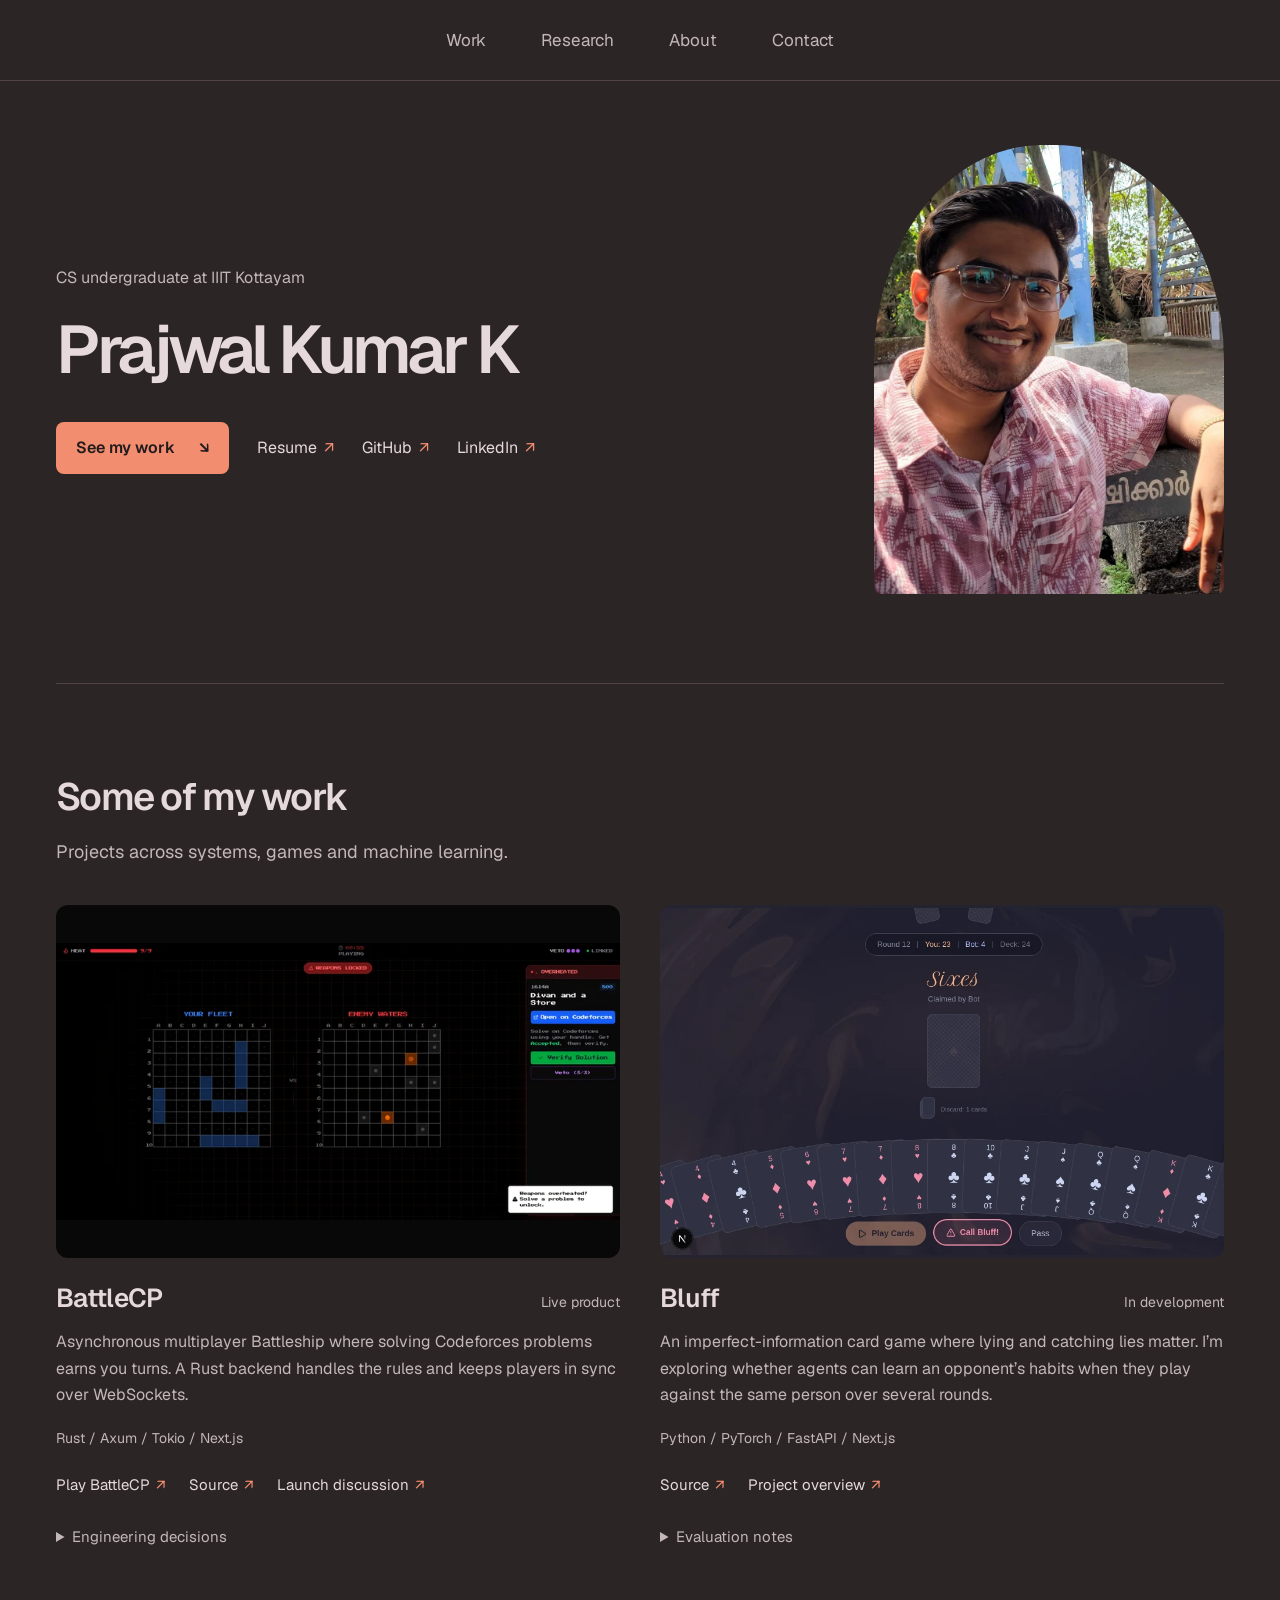
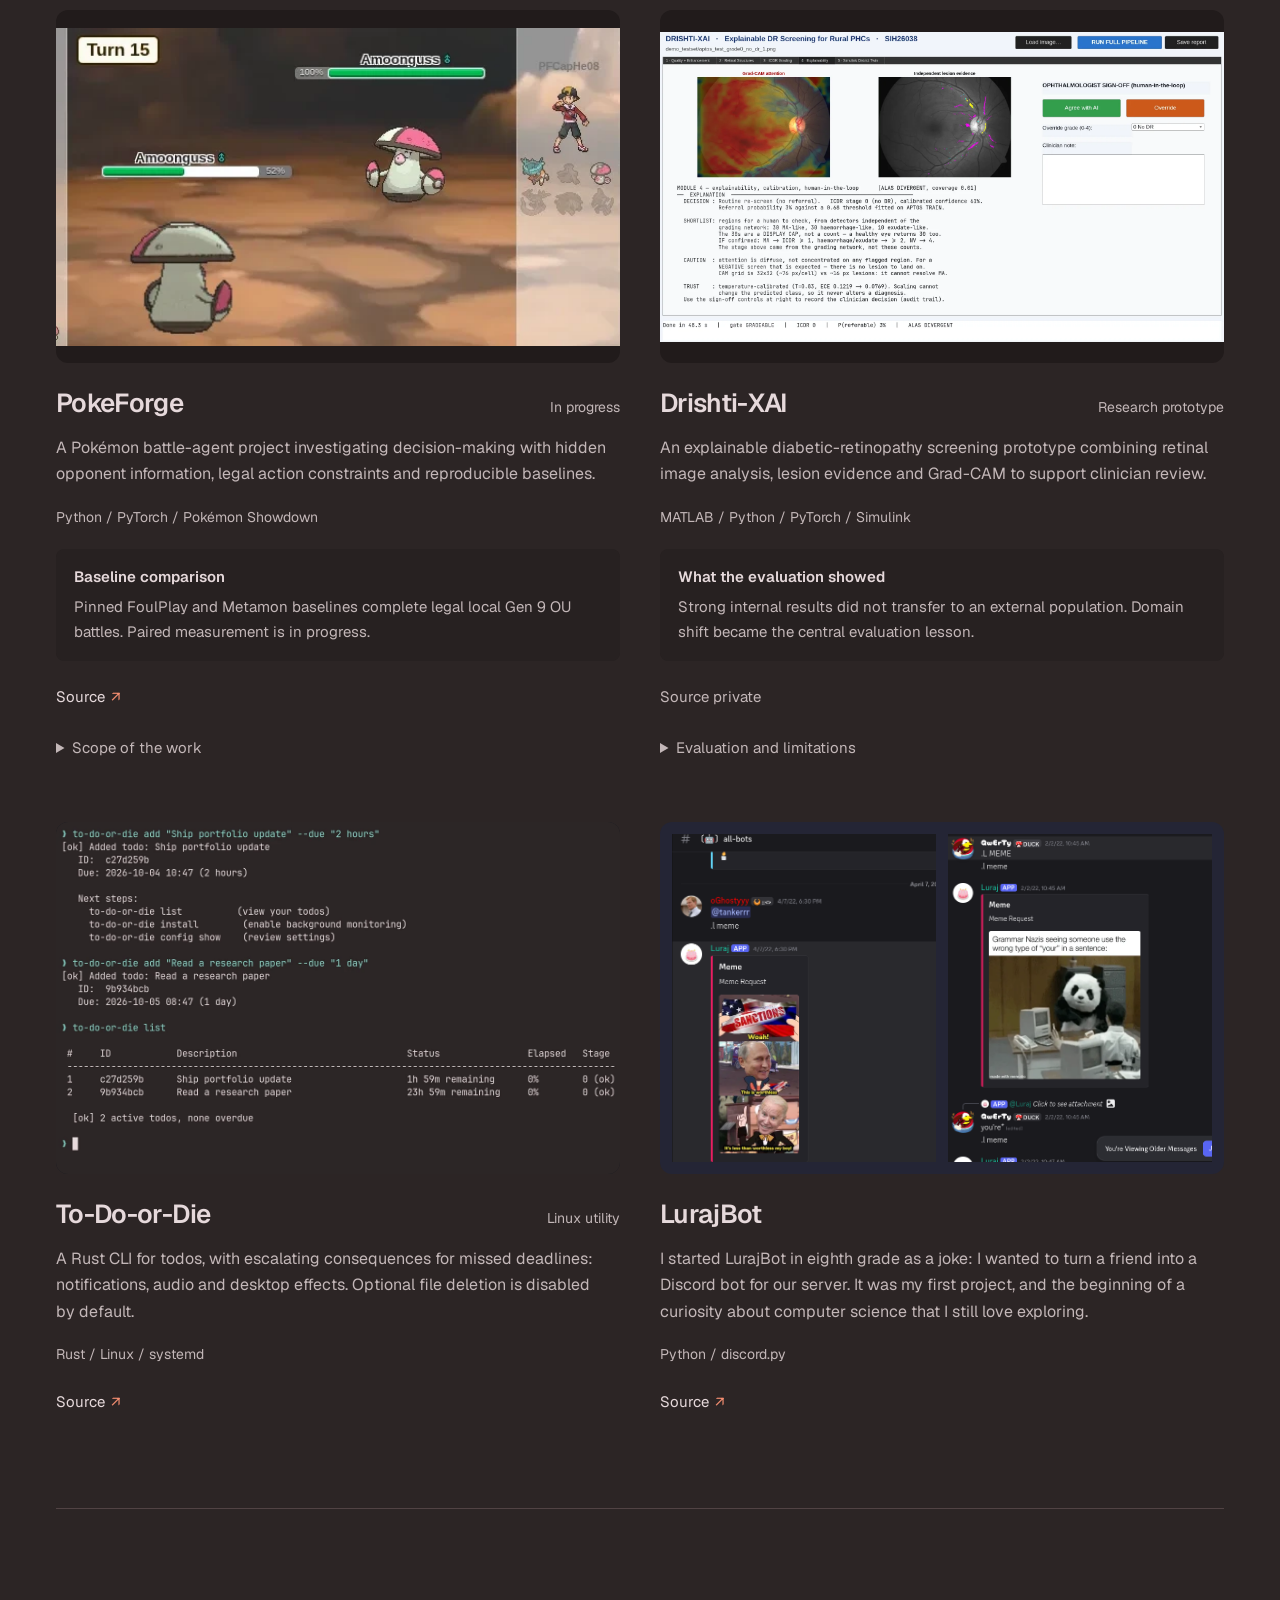
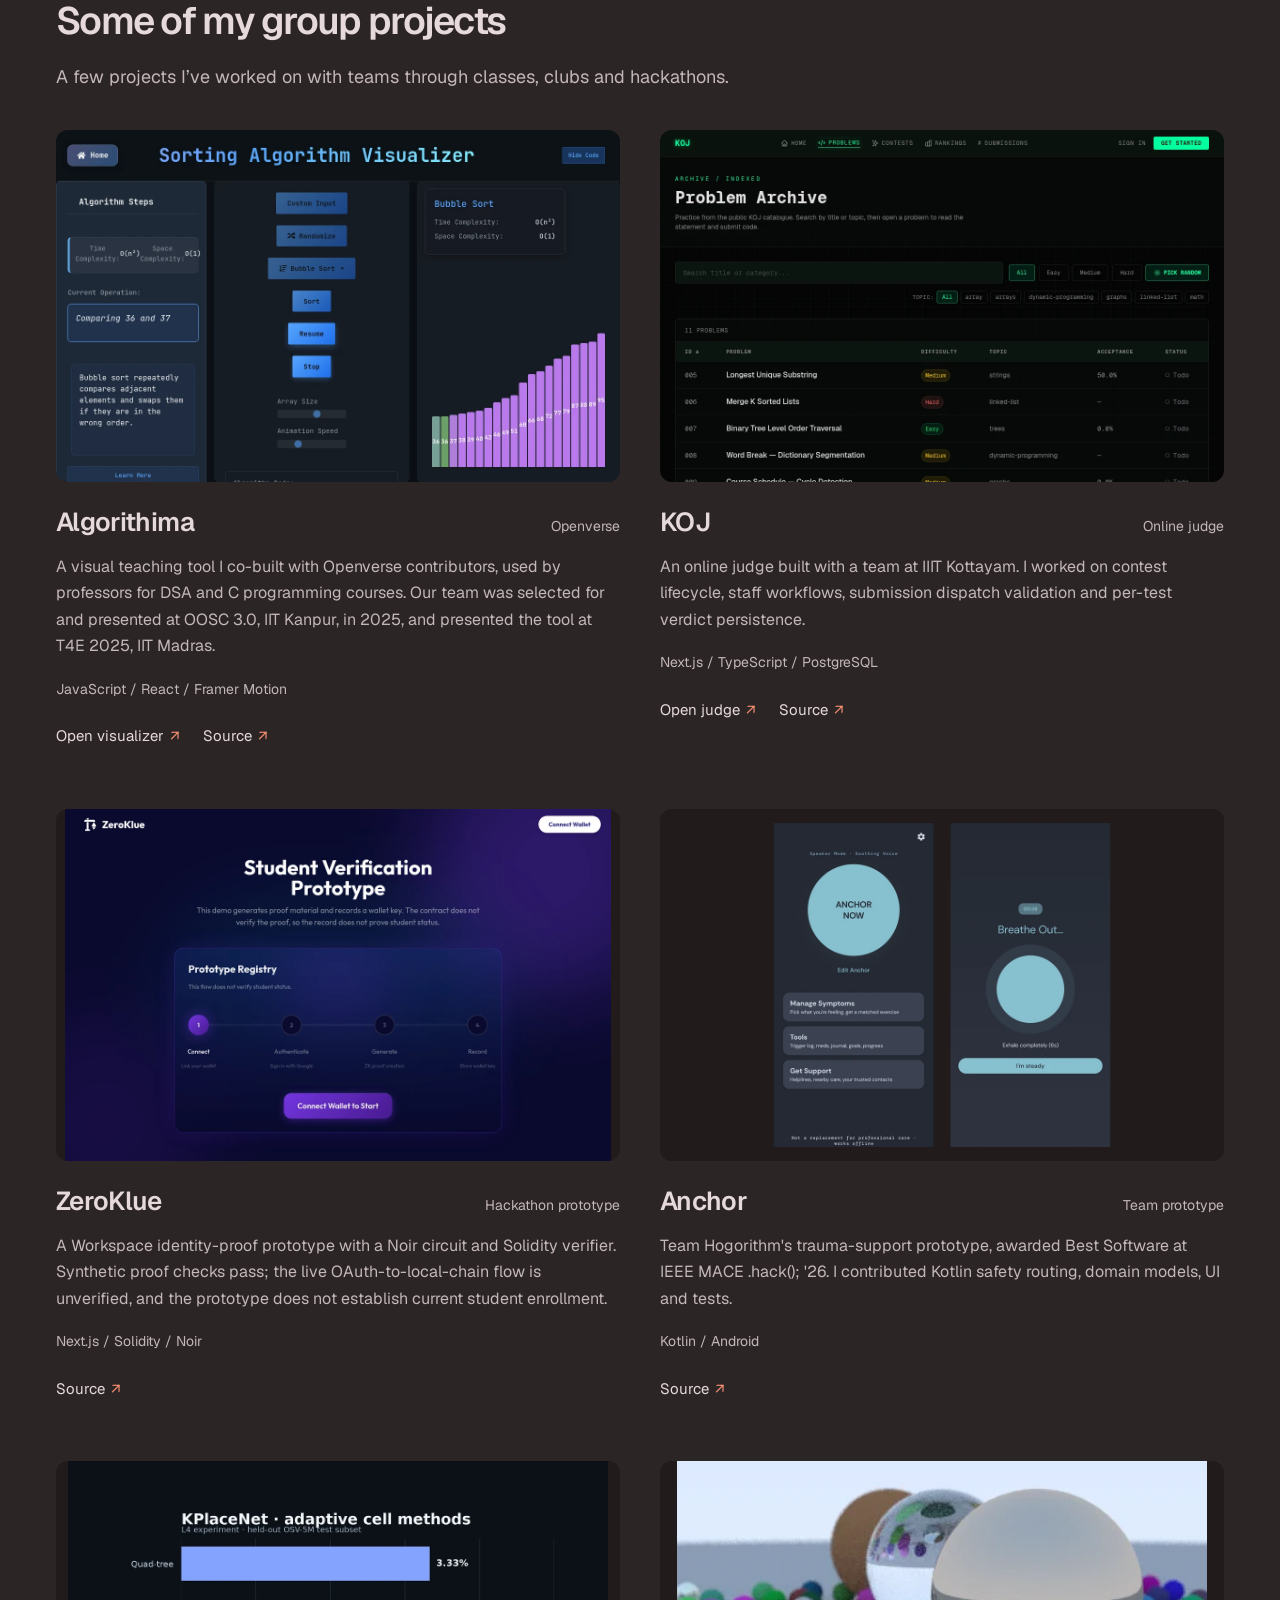
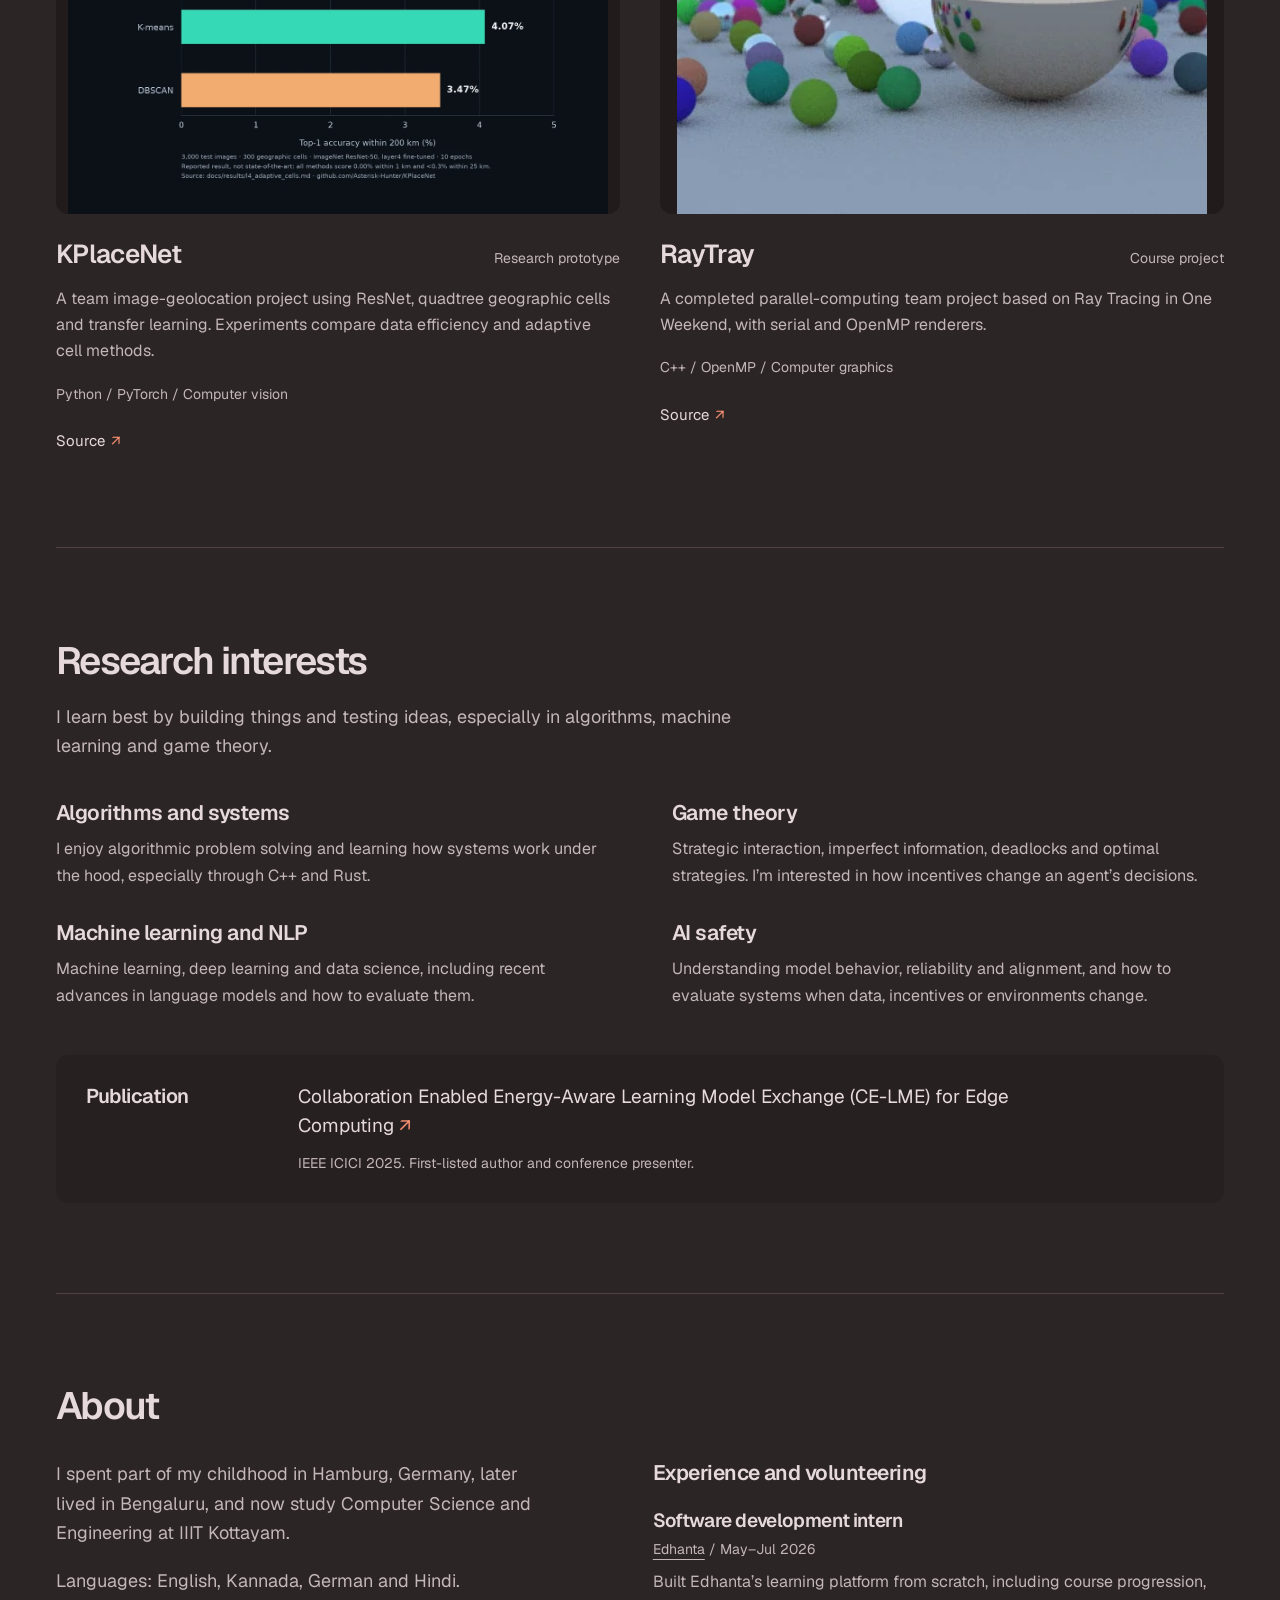
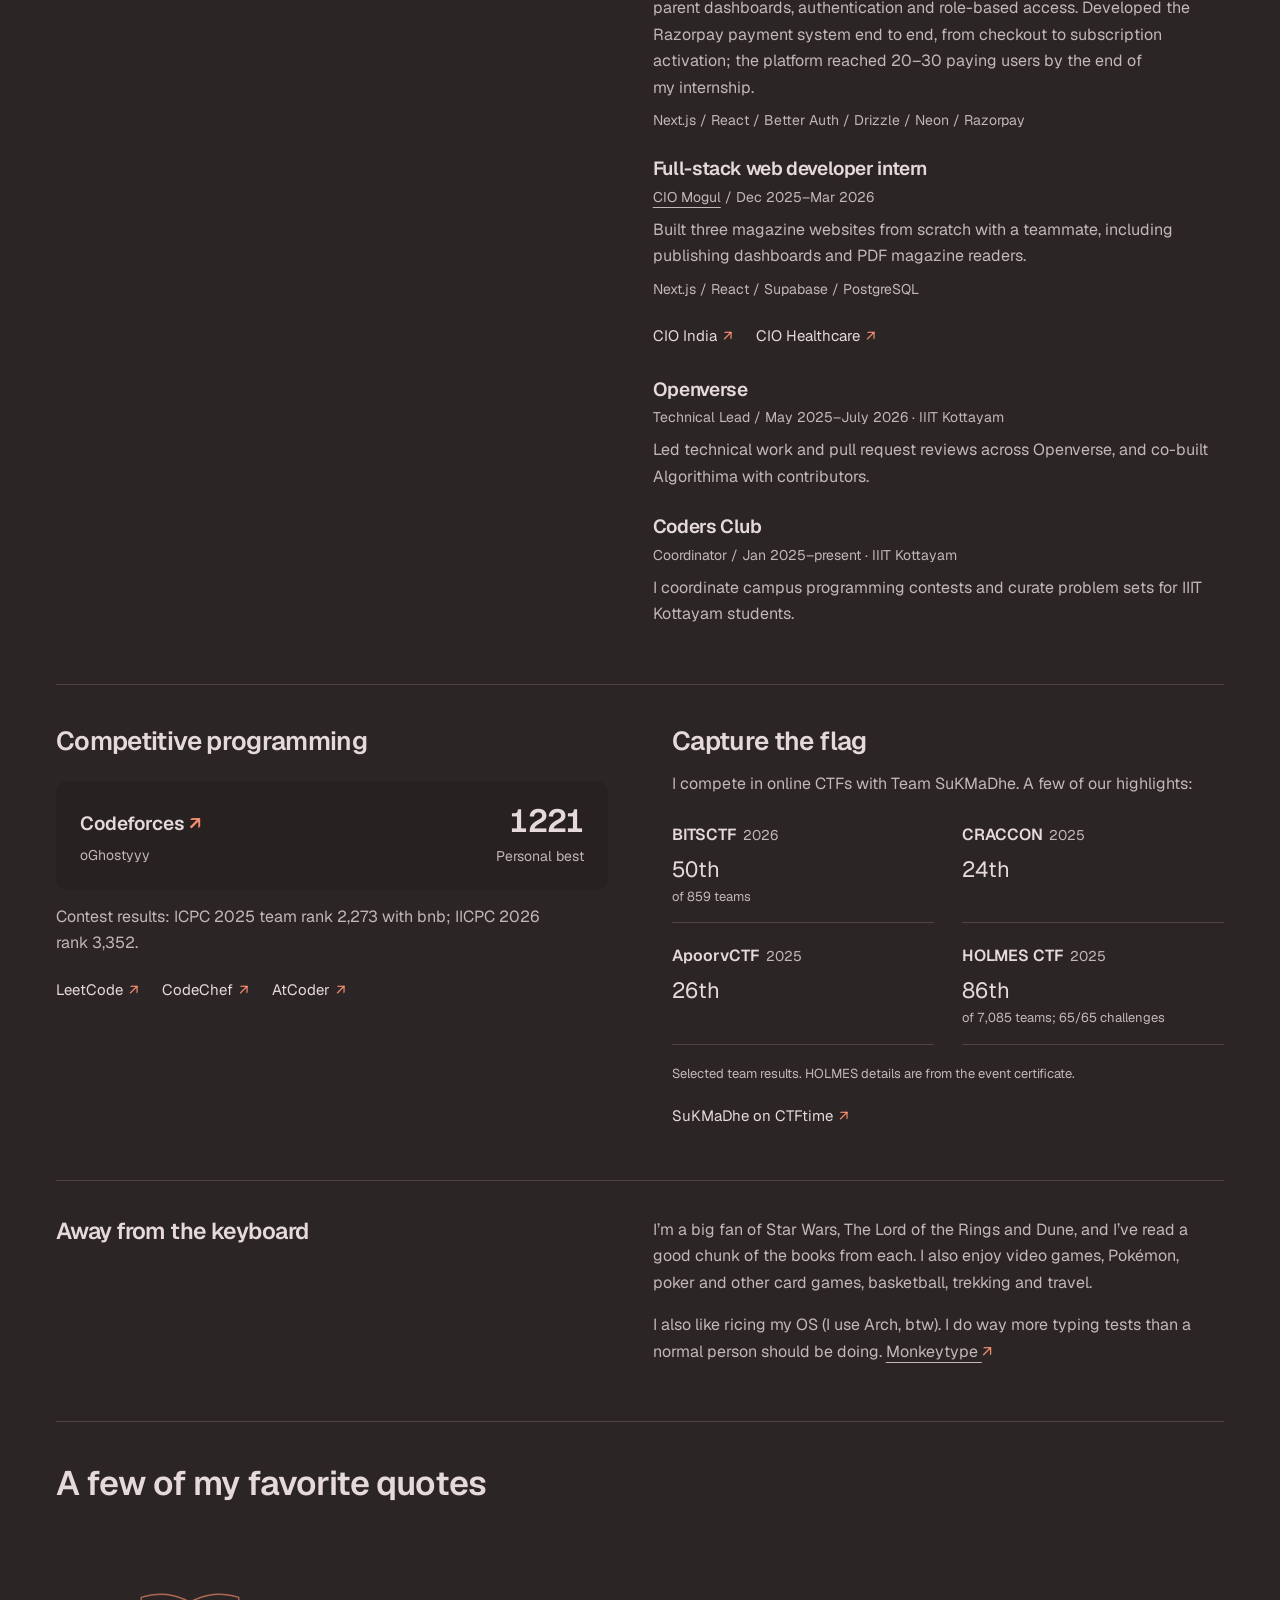
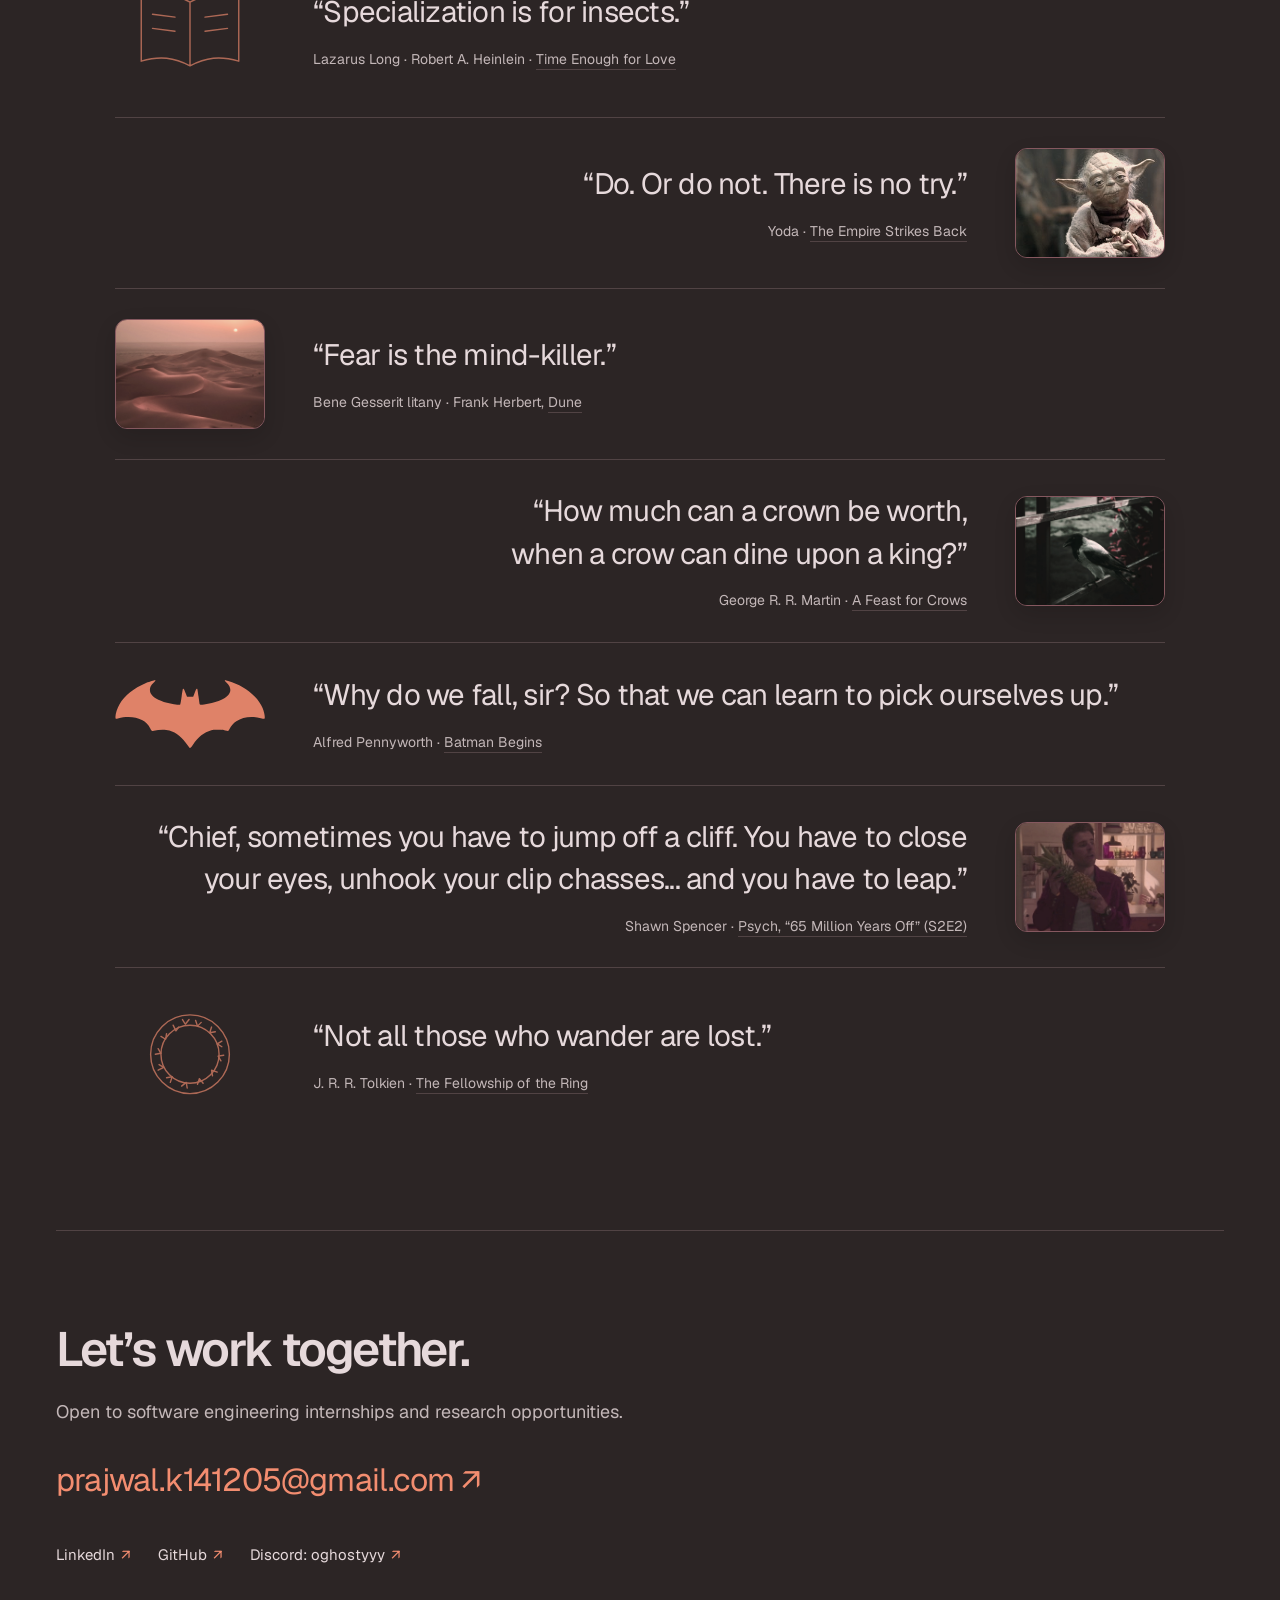
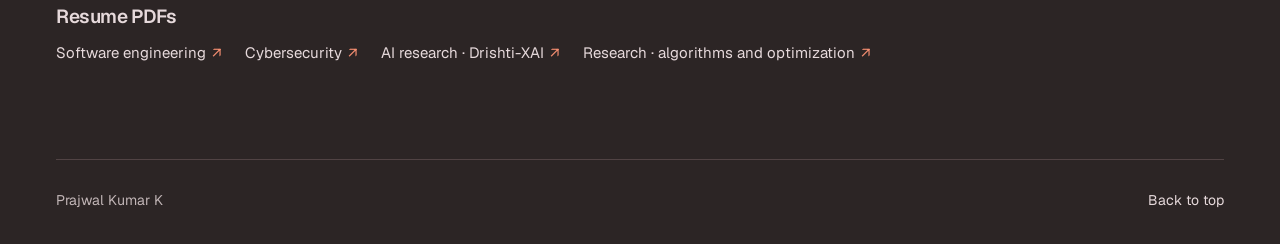
==== index.html @ a7f17d15 "Add tailored research resume downloads" ====
<!doctype html>
<html lang="en">
  <head>
    <meta charset="utf-8" />
    <meta name="viewport" content="width=device-width, initial-scale=1" />
    <meta name="theme-color" content="#2c2525" />
    <meta name="description" content="Prajwal Kumar K, CS undergraduate at IIIT Kottayam. Software and research projects across algorithms, systems, game theory and machine learning." />
    <meta property="og:title" content="Hello World, I’m Prajwal" />
    <meta property="og:description" content="Software and research projects across algorithms, systems, games and machine learning." />
    <meta property="og:type" content="website" />
    <meta property="og:url" content="https://prajwal-k-tech.github.io/" />
    <meta property="og:image" content="https://prajwal-k-tech.github.io/assets/social-preview-20261006.png" />
    <meta property="og:image:width" content="1200" />
    <meta property="og:image:height" content="630" />
    <meta property="og:image:alt" content="Prajwal Kumar K: computer science, software, systems and research projects" />
    <meta name="twitter:title" content="Hello World, I’m Prajwal" />
    <meta name="twitter:description" content="Software and research projects across algorithms, systems, games and machine learning." />
    <meta name="twitter:image" content="https://prajwal-k-tech.github.io/assets/social-preview-20261006.png" />
    <meta name="twitter:card" content="summary_large_image" />
    <link rel="canonical" href="https://prajwal-k-tech.github.io/" />
    <title>Hello World, I’m Prajwal</title>
    <link rel="icon" href="assets/favicon.svg?v=20261006-p" type="image/svg+xml" />
    <link rel="icon" href="assets/favicon.png?v=20261006-p" type="image/png" />
    <link rel="preload" href="assets/fonts/geist-regular.woff2" as="font" type="font/woff2" crossorigin />
    <link rel="preload" href="assets/fonts/geist-semibold.woff2" as="font" type="font/woff2" crossorigin />
    <link rel="stylesheet" href="styles.css?v=20261009-1" />
  </head>
  <body>
    <a class="skip" href="#main">Skip to content</a>
    <header class="site-header">
      <nav class="wrap" aria-label="Main navigation">
        <a href="#work">Work</a>
        <a href="#research">Research</a>
        <a href="#about">About</a>
        <a href="#contact">Contact</a>
      </nav>
    </header>
    <main id="main" class="wrap" tabindex="-1">
      <!-- Intro: edit the name, short introduction and primary links here. -->
      <section class="hero" aria-labelledby="intro">
        <div class="hero-content">
          <p class="intro-label">CS undergraduate at IIIT Kottayam</p>
          <h1 id="intro">Prajwal Kumar K</h1>
          <div class="hero-links">
            <a class="button" href="#work">See my work <span aria-hidden="true">↘</span></a>
            <a href="assets/resumes/prajwal-kumar-k-sde-d512435f389c.pdf" target="_blank" rel="noopener noreferrer">Resume <span class="external" aria-hidden="true">↗</span></a>
            <a href="https://github.com/Prajwal-k-tech" target="_blank" rel="noopener noreferrer">GitHub <span class="external" aria-hidden="true">↗</span></a>
            <a href="https://www.linkedin.com/in/prajwal-kumar-k-632411307/" target="_blank" rel="noopener noreferrer">LinkedIn <span class="external" aria-hidden="true">↗</span></a>
          </div>
        </div>
        <img class="hero-portrait" src="assets/prajwal-portrait.webp" alt="Prajwal Kumar K" width="900" height="1150" fetchpriority="high" />
      </section>

      <!-- Featured work: edit each project's image, copy, status and links here. -->
      <section id="work" class="section" aria-labelledby="work-title">
        <h2 id="work-title">Some of my work</h2>
        <p class="section-intro">Projects across systems, games and machine learning.</p>
        <div class="project-grid">
          <article class="project">
            <a class="project-image battlecp-project-image" href="https://battle-cp.tech/" aria-label="Play BattleCP" target="_blank" rel="noopener noreferrer">
              <img src="assets/battlecp-game.webp" alt="A BattleCP match with ships, a Codeforces problem panel and the game board" width="768" height="378" loading="lazy" />
            </a>
            <div class="project-heading">
              <h3>BattleCP</h3>
              <span class="status">Live product</span>
            </div>
            <p>
              Asynchronous multiplayer Battleship where solving Codeforces
              problems earns you turns. A Rust backend handles the rules and
              keeps players in sync over WebSockets.
            </p>
            <p class="stack">Rust / Axum / Tokio / Next.js</p>
            <div class="artifact-links">
              <a href="https://battle-cp.tech/" target="_blank" rel="noopener noreferrer">Play BattleCP <span class="external" aria-hidden="true">↗</span></a>
              <a href="https://github.com/Prajwal-k-tech/Battle-CP" target="_blank" rel="noopener noreferrer">Source <span class="external" aria-hidden="true">↗</span></a>
              <a href="https://codeforces.com/blog/entry/152124" target="_blank" rel="noopener noreferrer">Launch discussion <span class="external" aria-hidden="true">↗</span></a>
            </div>
            <details>
              <summary>Engineering decisions</summary>
              <p>
                The server owns game rules and coordinates match state.
                Codeforces submission checks connect programming progress to
                gameplay, while reconnect handling keeps a match recoverable.
                Public launch feedback informs iterations on the rules and
                interface.
              </p>
            </details>
          </article>
          <article class="project">
            <a class="project-image bluff-project-image" href="https://github.com/Prajwal-k-tech/bluff" aria-label="Explore Bluff source" target="_blank" rel="noopener noreferrer">
              <img src="assets/bluff-game.webp" alt="A Bluff game showing the current claim, the player's cards and bluff or pass controls" width="960" height="590" loading="lazy" />
            </a>
            <div class="project-heading">
              <h3>Bluff</h3>
              <span class="status">In development</span>
            </div>
            <p>
              An imperfect-information card game where lying and catching lies
              matter. I’m exploring whether agents can learn an opponent’s
              habits when they play against the same person over several rounds.
            </p>
            <p class="stack">Python / PyTorch / FastAPI / Next.js</p>
            <div class="artifact-links">
              <a href="https://github.com/Prajwal-k-tech/bluff" target="_blank" rel="noopener noreferrer">Source <span class="external" aria-hidden="true">↗</span></a>
              <a href="https://github.com/Prajwal-k-tech/bluff#readme" target="_blank" rel="noopener noreferrer">Project overview <span class="external" aria-hidden="true">↗</span></a>
            </div>
            <details>
              <summary>Evaluation notes</summary>
              <p>
                Experiments compare agent variants against scripted opponents
                over seeded matches. The current evaluation is synthetic; human
                play and broader generalization are not established.
              </p>
            </details>
          </article>
          <article class="project">
            <a class="project-image" href="https://github.com/Prajwal-k-tech/PokeForge" aria-label="View PokeForge source" target="_blank" rel="noopener noreferrer">
              <img src="assets/pokeforge-battle.webp" alt="A Pokémon Showdown battle replay showing two active Amoonguss and the battle state" width="550" height="310" loading="lazy" />
            </a>
            <div class="project-heading">
              <h3>PokeForge</h3>
              <span class="status">In progress</span>
            </div>
            <p>
              A Pokémon battle-agent project investigating decision-making with
              hidden opponent information, legal action constraints and
              reproducible baselines.
            </p>
            <p class="stack">Python / PyTorch / Pokémon Showdown</p>
            <div class="finding">
              <strong>Baseline comparison</strong>
              <p>
                Pinned FoulPlay and Metamon baselines complete legal local Gen 9
                OU battles. Paired measurement is in progress.
              </p>
            </div>
            <div class="artifact-links">
              <a href="https://github.com/Prajwal-k-tech/PokeForge" target="_blank" rel="noopener noreferrer">Source <span class="external" aria-hidden="true">↗</span></a>
            </div>
            <details>
              <summary>Scope of the work</summary>
              <p>
                The current focus is reproducible comparison against pinned
                third-party baselines. Competitive strength, benchmark-server
                conformance and public ladder performance have not been
                evaluated.
              </p>
            </details>
          </article>
          <article class="project">
            <figure class="project-image">
              <img src="assets/drishti-xai-prototype.webp" alt="Drishti-XAI's explainability view with Grad-CAM, lesion evidence and clinician review controls" width="1840" height="1010" loading="lazy" />
            </figure>
            <div class="project-heading">
              <h3>Drishti-XAI</h3>
              <span class="status">Research prototype</span>
            </div>
            <p>
              An explainable diabetic-retinopathy screening prototype combining
              retinal image analysis, lesion evidence and Grad-CAM to support
              clinician review.
            </p>
            <p class="stack">MATLAB / Python / PyTorch / Simulink</p>
            <div class="finding">
              <strong>What the evaluation showed</strong>
              <p>
                Strong internal results did not transfer to an external
                population. Domain shift became the central evaluation lesson.
              </p>
            </div>
            <div class="artifact-links"><span>Source private</span></div>
            <details>
              <summary>Evaluation and limitations</summary>
              <p>
                The current MATLAB pipeline reports sensitivity 0.908 and
                specificity 0.877 on a sealed APTOS test split (733 images).
                With its threshold unchanged on Messidor-2, sensitivity falls to
                0.363, specificity is 0.865, and AUC is 0.666. These are
                separate internal and external evaluations, not clinical
                deployment evidence. The repository is private; this summary is
                based on the project's current evaluation reports.
              </p>
              <p>
                Quality gating, vessel/lesion analysis, calibration and Grad-CAM
                support the workflow. Clinician assessment and clinical
                validation remain open.
              </p>
            </details>
          </article>
          <article class="project">
            <a class="project-image terminal-project-image" href="https://github.com/Prajwal-k-tech/to-do-or-die" aria-label="Explore To-Do-or-Die source" target="_blank" rel="noopener noreferrer">
              <img src="assets/to-do-or-die-terminal.webp" alt="To-Do-or-Die running in a terminal, adding a deadline and listing tasks" width="1200" height="750" loading="lazy" />
            </a>
            <div class="project-heading">
              <h3>To-Do-or-Die</h3>
              <span class="status">Linux utility</span>
            </div>
            <p>A Rust CLI for todos, with escalating consequences for missed deadlines: notifications, audio and desktop effects. Optional file deletion is disabled by default.</p>
            <p class="stack">Rust / Linux / systemd</p>
            <div class="artifact-links">
              <a href="https://github.com/Prajwal-k-tech/to-do-or-die" target="_blank" rel="noopener noreferrer">Source <span class="external" aria-hidden="true">↗</span></a>
            </div>
          </article>
          <article class="project">
            <a class="project-image discord-project-image" href="https://github.com/Prajwal-k-tech/LurajBot" aria-label="Explore LurajBot source" target="_blank" rel="noopener noreferrer">
              <span class="discord-capture"><img src="assets/lurajbot-april-2022.png" alt="April 2022 Discord capture of LurajBot replying to a meme command" width="1054" height="677" loading="lazy" /></span>
              <span class="discord-capture"><img src="assets/lurajbot-february-2022.png" alt="February 2022 Discord capture of LurajBot returning a meme in the server" width="1057" height="724" loading="lazy" /></span>
            </a>
            <div class="project-heading">
              <h3>LurajBot</h3>
            </div>
            <p>I started LurajBot in eighth grade as a joke: I wanted to turn a friend into a Discord bot for our server. It was my first project, and the beginning of a curiosity about computer science that I still love exploring.</p>
            <p class="stack">Python / discord.py</p>
            <div class="artifact-links">
              <a href="https://github.com/Prajwal-k-tech/LurajBot" target="_blank" rel="noopener noreferrer">Source <span class="external" aria-hidden="true">↗</span></a>
            </div>
          </article>
        </div>
      </section>

      <!-- Group projects: hackathons, coursework and club work, with team attribution. -->
      <section id="group-work" class="section" aria-labelledby="group-work-title">
        <h2 id="group-work-title">Some of my group projects</h2>
        <p class="section-intro">A few projects I’ve worked on with teams through classes, clubs and hackathons.</p>
        <div class="project-grid">
          <article class="project">
            <a class="project-image" href="https://algorithima.web.app/" aria-label="Open Algorithima" target="_blank" rel="noopener noreferrer">
              <img src="assets/algorithima-visualizer.webp" alt="Algorithima's sorting visualizer showing algorithm steps, controls and an array of bars" width="1200" height="750" loading="lazy" />
            </a>
            <div class="project-heading"><h3>Algorithima</h3><span class="status">Openverse</span></div>
            <p>A visual teaching tool I co-built with Openverse contributors, used by professors for DSA and C programming courses. Our team was selected for and presented at OOSC 3.0, IIT Kanpur, in 2025, and presented the tool at T4E 2025, IIT Madras.</p>
            <p class="stack">JavaScript / React / Framer Motion</p>
            <div class="artifact-links">
              <a href="https://algorithima.web.app/" target="_blank" rel="noopener noreferrer">Open visualizer <span class="external" aria-hidden="true">↗</span></a>
              <a href="https://github.com/Openverse-iiitk/DSA-Website" target="_blank" rel="noopener noreferrer">Source <span class="external" aria-hidden="true">↗</span></a>
            </div>
          </article>
          <article class="project">
            <a class="project-image" href="https://koj-livid.vercel.app/" aria-label="Open KOJ" target="_blank" rel="noopener noreferrer">
              <img src="assets/koj-problems.webp" alt="KOJ's public problem archive with search, topic filters and programming problems" width="1200" height="750" loading="lazy" />
            </a>
            <div class="project-heading"><h3>KOJ</h3><span class="status">Online judge</span></div>
            <p>An online judge built with a team at IIIT Kottayam. I worked on contest lifecycle, staff workflows, submission dispatch validation and per-test verdict persistence.</p>
            <p class="stack">Next.js / TypeScript / PostgreSQL</p>
            <div class="artifact-links">
              <a href="https://koj-livid.vercel.app/" target="_blank" rel="noopener noreferrer">Open judge <span class="external" aria-hidden="true">↗</span></a>
              <a href="https://github.com/Prajwal-k-tech/KOJ" target="_blank" rel="noopener noreferrer">Source <span class="external" aria-hidden="true">↗</span></a>
            </div>
          </article>
          <article class="project">
            <a class="project-image" href="https://github.com/Prajwal-k-tech/Code-kal" aria-label="Explore ZeroKlue source" target="_blank" rel="noopener noreferrer">
              <img src="assets/zeroklue-prototype.webp" alt="ZeroKlue's local prototype interface for Workspace identity proof generation" width="1200" height="774" loading="lazy" />
            </a>
            <div class="project-heading"><h3>ZeroKlue</h3><span class="status">Hackathon prototype</span></div>
            <p>A Workspace identity-proof prototype with a Noir circuit and Solidity verifier. Synthetic proof checks pass; the live OAuth-to-local-chain flow is unverified, and the prototype does not establish current student enrollment.</p>
            <p class="stack">Next.js / Solidity / Noir</p>
            <div class="artifact-links">
              <a href="https://github.com/Prajwal-k-tech/Code-kal" target="_blank" rel="noopener noreferrer">Source <span class="external" aria-hidden="true">↗</span></a>
            </div>
          </article>
          <article class="project">
            <a class="project-image" href="https://github.com/Prajwal-k-tech/Anchor" aria-label="Explore Anchor source" target="_blank" rel="noopener noreferrer">
              <img src="assets/anchor-app.webp" alt="Actual Anchor Android prototype screens: the ANCHOR NOW home and paced-breathing session" width="1200" height="750" loading="lazy" />
            </a>
            <div class="project-heading"><h3>Anchor</h3><span class="status">Team prototype</span></div>
            <p>Team Hogorithm's trauma-support prototype, awarded Best Software at IEEE MACE .hack(); '26. I contributed Kotlin safety routing, domain models, UI and tests.</p>
            <p class="stack">Kotlin / Android</p>
            <div class="artifact-links">
              <a href="https://github.com/Prajwal-k-tech/Anchor" target="_blank" rel="noopener noreferrer">Source <span class="external" aria-hidden="true">↗</span></a>
            </div>
          </article>
          <article class="project">
            <a class="project-image" href="https://github.com/Asterisk-Hunter/KPlaceNet" aria-label="Explore KPlaceNet source" target="_blank" rel="noopener noreferrer">
              <img src="assets/kplacenet-experiments.webp" alt="Recorded KPlaceNet L4 comparison of geographic cell methods, showing top-1 accuracy within 200 km on a held-out OSV-5M subset" width="1200" height="783" loading="lazy" />
            </a>
            <div class="project-heading"><h3>KPlaceNet</h3><span class="status">Research prototype</span></div>
            <p>A team image-geolocation project using ResNet, quadtree geographic cells and transfer learning. Experiments compare data efficiency and adaptive cell methods.</p>
            <p class="stack">Python / PyTorch / Computer vision</p>
            <div class="artifact-links">
              <a href="https://github.com/Asterisk-Hunter/KPlaceNet" target="_blank" rel="noopener noreferrer">Source <span class="external" aria-hidden="true">↗</span></a>
            </div>
          </article>
          <article class="project">
            <a class="project-image" href="https://github.com/Prajwal-k-tech/RayTray" aria-label="Explore RayTray source" target="_blank" rel="noopener noreferrer">
              <img src="assets/raytray-render.webp" alt="RayTray's rendered scene of diffuse, metal and glass spheres" width="400" height="266" loading="lazy" />
            </a>
            <div class="project-heading"><h3>RayTray</h3><span class="status">Course project</span></div>
            <p>A completed parallel-computing team project based on Ray Tracing in One Weekend, with serial and OpenMP renderers.</p>
            <p class="stack">C++ / OpenMP / Computer graphics</p>
            <div class="artifact-links">
              <a href="https://github.com/Prajwal-k-tech/RayTray" target="_blank" rel="noopener noreferrer">Source <span class="external" aria-hidden="true">↗</span></a>
            </div>
          </article>
        </div>
      </section>

      <!-- Research: genuine interests and the publication, without repeating project descriptions. -->
      <section id="research" class="section" aria-labelledby="research-title">
        <h2 id="research-title"><span id="interests">Research interests</span></h2>
        <p class="section-intro">
          I learn best by building things and testing ideas, especially in
          algorithms, machine learning and game theory.
        </p>
        <div class="questions">
          <article>
            <h3>Algorithms and systems</h3>
            <p>I enjoy algorithmic problem solving and learning how systems work under the hood, especially through C++ and Rust.</p>
          </article>
          <article>
            <h3>Game theory</h3>
            <p>Strategic interaction, imperfect information, deadlocks and optimal strategies. I’m interested in how incentives change an agent’s decisions.</p>
          </article>
          <article>
            <h3>Machine learning and NLP</h3>
            <p>Machine learning, deep learning and data science, including recent advances in language models and how to evaluate them.</p>
          </article>
          <article>
            <h3>AI safety</h3>
            <p>Understanding model behavior, reliability and alignment, and how to evaluate systems when data, incentives or environments change.</p>
          </article>
        </div>
        <article class="publication" aria-labelledby="publication-title">
          <h3 id="publication-title">Publication</h3>
          <div>
            <p class="publication-title">
              <a href="https://doi.org/10.1109/ICICI65870.2025.11069657" target="_blank" rel="noopener noreferrer">Collaboration Enabled Energy-Aware Learning Model Exchange (CE-LME) for Edge Computing <span class="external" aria-hidden="true">↗</span></a>
            </p>
            <p class="meta">IEEE ICICI 2025. First-listed author and conference presenter.</p>
          </div>
        </article>
      </section>

      <!-- About: background, experience, competitions and personal interests. -->
      <section id="about" class="section" aria-labelledby="about-title">
        <h2 id="about-title">About</h2>
        <div class="about-grid">
          <div class="about-copy">
            <p>I spent part of my childhood in Hamburg, Germany, later lived in Bengaluru, and now study Computer Science and Engineering at IIIT Kottayam.</p>
            <p>Languages: English, Kannada, German and Hindi.</p>
          </div>
          <div class="experience">
            <h3>Experience and volunteering</h3>
            <article>
              <h4>Software development intern</h4>
              <p class="meta"><a href="https://edhanta.in/" target="_blank" rel="noopener noreferrer">Edhanta</a> / May–Jul 2026</p>
              <p>Built Edhanta’s learning platform from scratch, including course progression, parent dashboards, authentication and role-based access. Developed the Razorpay payment system end to end, from checkout to subscription activation; the platform reached 20–30 paying users by the end of my internship.</p>
              <p class="stack">Next.js / React / Better Auth / Drizzle / Neon / Razorpay</p>
            </article>
            <article>
              <h4>Full-stack web developer intern</h4>
              <p class="meta"><a href="https://www.theciomogul.com/" target="_blank" rel="noopener noreferrer">CIO Mogul</a> / Dec 2025–Mar 2026</p>
              <p>Built three magazine websites from scratch with a teammate, including publishing dashboards and PDF magazine readers.</p>
              <p class="stack">Next.js / React / Supabase / PostgreSQL</p>
              <div class="artifact-links">
                <a href="https://www.ciomogulindia.com/" target="_blank" rel="noopener noreferrer">CIO India <span class="external" aria-hidden="true">↗</span></a>
                <a href="https://www.ciohealthcaremagazine.com/" target="_blank" rel="noopener noreferrer">CIO Healthcare <span class="external" aria-hidden="true">↗</span></a>
              </div>
            </article>
            <article>
              <h4>Openverse</h4>
              <p class="meta">Technical Lead / May 2025–July 2026 · IIIT Kottayam</p>
              <p>Led technical work and pull request reviews across Openverse, and co-built Algorithima with contributors.</p>
            </article>
            <article>
              <h4>Coders Club</h4>
              <p class="meta">Coordinator / Jan 2025–present · IIIT Kottayam</p>
              <p>I coordinate campus programming contests and curate problem sets for IIIT Kottayam students.</p>
            </article>
          </div>
        </div>
        <div class="competition-grid">
          <section id="competition" aria-labelledby="competition-title">
            <h3 id="competition-title">Competitive programming</h3>
            <div class="rating-feature">
              <div>
                <a class="rating-provider" href="https://codeforces.com/profile/oGhostyyy" target="_blank" rel="noopener noreferrer">Codeforces <span class="external" aria-hidden="true">↗</span></a>
                <p class="judge-handle">oGhostyyy</p>
              </div>
              <div class="rating-details" aria-live="polite" aria-atomic="true">
                <span class="rating-value" id="cf-rating">1221</span>
                <p class="rating-caption" id="cf-caption">Personal best</p>
              </div>
            </div>
            <p class="competition-intro">Contest results: ICPC 2025 team rank 2,273 with bnb; IICPC 2026 rank 3,352.</p>
            <div class="profile-links" role="group" aria-label="Other competitive programming profiles">
              <a href="https://leetcode.com/u/prajwal_k_k_/" target="_blank" rel="noopener noreferrer">LeetCode <span class="external" aria-hidden="true">↗</span></a>
              <a href="https://www.codechef.com/users/oghostyyy" target="_blank" rel="noopener noreferrer">CodeChef <span class="external" aria-hidden="true">↗</span></a>
              <a href="https://atcoder.jp/users/oGhostyyy" target="_blank" rel="noopener noreferrer">AtCoder <span class="external" aria-hidden="true">↗</span></a>
            </div>
          </section>
          <section id="security" aria-labelledby="security-title">
            <h3 id="security-title">Capture the flag</h3>
            <p class="security-intro">I compete in online CTFs with Team SuKMaDhe. A few of our highlights:</p>
            <div class="ctf-results" role="group" aria-label="Selected SuKMaDhe team results">
              <a class="ctf-result" href="https://ctftime.org/event/3122" target="_blank" rel="noopener noreferrer">
                <span class="ctf-event">BITSCTF</span><span class="ctf-year">2026</span>
                <span class="ctf-place">50th<span class="ctf-field">of 859 teams</span></span>
              </a>
              <a class="ctf-result" href="https://ctftime.org/event/2879" target="_blank" rel="noopener noreferrer">
                <span class="ctf-event">CRACCON</span><span class="ctf-year">2025</span>
                <span class="ctf-place">24th</span>
              </a>
              <a class="ctf-result" href="https://ctftime.org/event/2638" target="_blank" rel="noopener noreferrer">
                <span class="ctf-event">ApoorvCTF</span><span class="ctf-year">2025</span>
                <span class="ctf-place">26th</span>
              </a>
              <div class="ctf-result">
                <span class="ctf-event">HOLMES CTF</span><span class="ctf-year">2025</span>
                <span class="ctf-place">86th<span class="ctf-field">of 7,085 teams; 65/65 challenges</span></span>
              </div>
            </div>
            <p class="ctf-note">Selected team results. HOLMES details are from the event certificate.</p>
            <a class="security-profile-link" href="https://ctftime.org/team/368738/" target="_blank" rel="noopener noreferrer">SuKMaDhe on CTFtime <span class="external" aria-hidden="true">↗</span></a>
          </section>
        </div>
        <div class="outside">
          <h3>Away from the keyboard</h3>
          <div class="outside-copy">
            <p>I’m a big fan of Star Wars, The Lord of the Rings and Dune, and I’ve read a good chunk of the books from each. I also enjoy video games, Pokémon, poker and other card games, basketball, trekking and travel.</p>
            <p>I also like ricing my OS (I use Arch, btw). I do way more typing tests than a normal person should be doing. <a href="https://monkeytype.com/profile/oGhostyyy" target="_blank" rel="noopener noreferrer">Monkeytype <span class="external" aria-hidden="true">↗</span></a></p>
          </div>
        </div>

        <section id="quotes" class="quotes" aria-labelledby="quotes-title">
          <h3 id="quotes-title">A few of my favorite quotes</h3>
          <div class="quote-list">
            <figure class="quote">
              <svg class="quote-art" viewBox="0 0 160 120" aria-hidden="true"><path d="M28 25c20-6 35-4 52 5 17-9 32-11 52-5v68c-20-6-35-4-52 5-17-9-32-11-52-5Z M80 30v68 M40 43l24 3 M40 58l24 3 M96 46l24-3 M96 61l24-3" /></svg>
              <div><blockquote cite="https://en.wikiquote.org/wiki/Time_Enough_for_Love"><p>“Specialization is for insects.”</p></blockquote><figcaption>Lazarus Long · Robert A. Heinlein · <a href="https://en.wikiquote.org/wiki/Time_Enough_for_Love" target="_blank" rel="noopener noreferrer"><cite>Time Enough for Love</cite></a></figcaption></div>
            </figure>
            <figure class="quote">
              <a class="quote-art-link quote-photo-link" href="https://www.starwars.com/databank/yoda" target="_blank" rel="noopener noreferrer" aria-label="Yoda photo from the Star Wars Databank, opens in a new tab"><img class="quote-art quote-photo" src="assets/yoda-databank.jpeg" alt="Yoda from the Star Wars Databank" width="320" height="180" loading="lazy" /></a>
              <div><blockquote cite="https://www.starwars.com/news/empire-at-40-teaching-with-star-wars-the-wisdom-of-do-or-do-not"><p>“Do. Or do not. There is no try.”</p></blockquote><figcaption>Yoda · <a href="https://www.starwars.com/news/empire-at-40-teaching-with-star-wars-the-wisdom-of-do-or-do-not" target="_blank" rel="noopener noreferrer"><cite>The Empire Strikes Back</cite></a></figcaption></div>
            </figure>
            <figure class="quote">
              <a class="quote-art-link quote-photo-link" href="https://unsplash.com/photos/the-sun-is-setting-over-the-sand-dunes-VIMZjYzaHhc" target="_blank" rel="noopener noreferrer" aria-label="Photo by Amine M'siouri on Unsplash, opens in a new tab"><img class="quote-art quote-photo" src="assets/quote-dune-unsplash.jpg" alt="Rolling sand dunes beneath the setting sun" width="640" height="480" loading="lazy" /></a>
              <div><blockquote cite="https://penguinrandomhouselibrary.com/book/?isbn=9780593099322"><p>“Fear is the mind-killer.”</p></blockquote><figcaption>Bene Gesserit litany · Frank Herbert, <a href="https://penguinrandomhouselibrary.com/book/?isbn=9780593099322" target="_blank" rel="noopener noreferrer"><cite>Dune</cite></a></figcaption></div>
            </figure>
            <figure class="quote">
              <a class="quote-art-link quote-photo-link" href="https://unsplash.com/photos/a-crow-perched-on-a-wooden-railing-outdoors-F60OzxV50bQ" target="_blank" rel="noopener noreferrer" aria-label="Photo by Aleksandar Radeski on Unsplash, opens in a new tab"><img class="quote-art quote-photo" src="assets/quote-feast-unsplash.jpg" alt="A hooded crow perched on a railing" width="640" height="480" loading="lazy" /></a>
              <div><blockquote cite="https://en.wikiquote.org/wiki/A_Song_of_Ice_and_Fire#A_Feast_for_Crows_(2005)"><p>“How much can a crown be worth, when a crow can dine upon a king?”</p></blockquote><figcaption>George R. R. Martin · <a href="https://en.wikiquote.org/wiki/A_Song_of_Ice_and_Fire#A_Feast_for_Crows_(2005)" target="_blank" rel="noopener noreferrer"><cite>A Feast for Crows</cite></a></figcaption></div>
            </figure>
            <figure class="quote">
              <a class="quote-art-link quote-mark-link" href="https://commons.wikimedia.org/wiki/File:Batman_logo_(solid_black_silhouette).svg" target="_blank" rel="noopener noreferrer" aria-label="Batman emblem from Wikimedia Commons, public-domain geometric logo, opens in a new tab"><img class="quote-art quote-batman-mark" src="assets/batman-solid-commons.svg" alt="Classic Batman emblem" width="600" height="271" /></a>
              <div><blockquote cite="https://www.springfieldspringfield.co.uk/movie_script.php?movie=batman-begins"><p>“Why do we fall, sir? So that we can learn to pick ourselves up.”</p></blockquote><figcaption>Alfred Pennyworth · <a href="https://www.springfieldspringfield.co.uk/movie_script.php?movie=batman-begins" target="_blank" rel="noopener noreferrer"><cite>Batman Begins</cite></a></figcaption></div>
            </figure>
            <figure class="quote">
              <a class="quote-art-link quote-photo-link" href="https://www.unsupervisednerds.com/reads-full/2025/3/9/structuring-the-pilot-psych" target="_blank" rel="noopener noreferrer" aria-label="Psych pilot still of Shawn Spencer holding a pineapple, shown in Unsupervised Nerds' pilot analysis; opens in a new tab"><img class="quote-art quote-photo" src="assets/quote-psych-pilot.webp" alt="Shawn Spencer holding a pineapple in the Psych pilot" width="813" height="455" loading="lazy" /></a>
              <div><blockquote cite="https://transcripts.foreverdreaming.org/viewtopic.php?p=176383"><p>“Chief, sometimes you have to jump off a cliff. You have to close your eyes, unhook your clip chasses... and you have to leap.”</p></blockquote><figcaption>Shawn Spencer · <a href="https://transcripts.foreverdreaming.org/viewtopic.php?p=176383" target="_blank" rel="noopener noreferrer"><cite>Psych</cite>, “65 Million Years Off” (S2E2)</a></figcaption></div>
            </figure>
            <figure class="quote">
              <svg class="quote-art" viewBox="0 0 160 120" aria-hidden="true"><ellipse cx="80" cy="60" rx="42" ry="42" /><ellipse cx="80" cy="60" rx="31" ry="31" /><path d="m72 23 3 5 4-5 M86 24l2 6 4-4 M103 31l-2 6 6-1 M114 46l-5 3 5 3 M116 61l-6 1 3 5 M109 79l-6-2 1 6 M94 91l-4-5-2 6 M77 96l-1-6-5 4 M59 90l2-6-6 1 M46 77l6-3-5-3 M43 60l6-1-3-5 M49 41l5 3 1-6 M62 29l3 6 3-4" /></svg>
              <div><blockquote cite="https://en.wikiquote.org/wiki/The_Fellowship_of_the_Ring"><p>“Not all those who wander are lost.”</p></blockquote><figcaption>J. R. R. Tolkien · <a href="https://en.wikiquote.org/wiki/The_Fellowship_of_the_Ring" target="_blank" rel="noopener noreferrer"><cite>The Fellowship of the Ring</cite></a></figcaption></div>
            </figure>
          </div>
        </section>
      </section>

      <section id="contact" class="section contact" aria-labelledby="contact-title">
        <h2 id="contact-title">Let’s work together.</h2>
        <p>Open to software engineering internships and research opportunities.</p>
        <a class="contact-email" href="mailto:prajwal.k141205@gmail.com" target="_blank" rel="noopener noreferrer">prajwal.k141205@gmail.com <span aria-hidden="true">↗</span></a>
        <div class="contact-links">
          <a href="https://www.linkedin.com/in/prajwal-kumar-k-632411307/" target="_blank" rel="noopener noreferrer">LinkedIn <span class="external" aria-hidden="true">↗</span></a>
          <a href="https://github.com/Prajwal-k-tech" target="_blank" rel="noopener noreferrer">GitHub <span class="external" aria-hidden="true">↗</span></a>
          <a href="https://discord.com/app" target="_blank" rel="noopener noreferrer">Discord: oghostyyy <span class="external" aria-hidden="true">↗</span></a>
        </div>
        <div class="resume-downloads" aria-labelledby="resume-downloads-title">
          <h3 id="resume-downloads-title">Resume PDFs</h3>
          <div class="artifact-links">
            <a href="assets/resumes/prajwal-kumar-k-sde-d512435f389c.pdf" target="_blank" rel="noopener noreferrer">Software engineering <span class="external" aria-hidden="true">↗</span></a>
            <a href="assets/resumes/prajwal-kumar-k-cybersecurity-9e0bddf9c264.pdf" target="_blank" rel="noopener noreferrer">Cybersecurity <span class="external" aria-hidden="true">↗</span></a>
            <a href="assets/resumes/prajwal-kumar-k-research-98bb4265792e.pdf" target="_blank" rel="noopener noreferrer">AI research · Drishti-XAI <span class="external" aria-hidden="true">↗</span></a>
            <a href="assets/resumes/prajwal-kumar-k-research-algorithms-59499b4b495e.pdf" target="_blank" rel="noopener noreferrer">Research · algorithms and optimization <span class="external" aria-hidden="true">↗</span></a>
          </div>
        </div>
      </section>


    </main>
    <footer class="wrap">
      <p>Prajwal Kumar K</p>
      <a href="#main">Back to top</a>
    </footer>
    <script src="profiles.js?v=20261004-4" defer></script>
    <script src="site.js?v=20261004-4" defer></script>
  </body>
</html>
---- styles.css ----
@font-face {
  font-family: Geist;
  src: url("assets/fonts/geist-regular.woff2") format("woff2");
  font-weight: 400;
  font-style: normal;
  font-display: swap;
}
@font-face {
  font-family: Geist;
  src: url("assets/fonts/geist-semibold.woff2") format("woff2");
  font-weight: 600;
  font-style: normal;
  font-display: swap;
}
:root {
  color-scheme: dark;
  --canvas: #2c2525;
  --deep: #211b1b;
  --text: #e6d9db;
  --secondary: #c3b7b8;
  --accent: #f38d70;
  --rule: #514344;
  --radius: 12px;
  --space-section: clamp(64px, 7vw, 100px);
}
* { box-sizing: border-box; }
html { scroll-padding-top: 108px; }
body {
  margin: 0;
  background: var(--canvas);
  color: var(--text);
  font-family: Geist, Arial, sans-serif;
  font-size: 16px;
  line-height: 1.65;
  -webkit-font-smoothing: antialiased;
}
::selection { background: var(--accent); color: var(--deep); }
a { color: inherit; text-decoration-thickness: 1px; text-underline-offset: 5px; }
a:hover { color: var(--accent); }
a:focus-visible, summary:focus-visible {
  outline: 2px solid var(--accent);
  outline-offset: 5px;
  border-radius: 3px;
}
p { margin: 0; color: var(--secondary); text-wrap: pretty; }
h1, h2, h3, h4 { margin: 0; font-weight: 600; text-wrap: balance; }
h1 { font-size: clamp(48px, 5.25vw, 76px); line-height: 1.08; letter-spacing: -0.065em; }
h2 { font-size: clamp(30px, 3vw, 38px); line-height: 1.2; letter-spacing: -0.045em; }
h3 { font-size: 23px; line-height: 1.3; letter-spacing: -0.025em; }
h4 { font-size: 19px; line-height: 1.35; letter-spacing: -0.02em; }
.wrap { width: min(1280px, calc(100% - 112px)); margin-inline: auto; }
.skip {
  position: fixed;
  left: 16px;
  top: -80px;
  background: var(--accent);
  color: var(--deep);
  padding: 12px 16px;
  z-index: 3;
}
.skip:focus { top: 10px; }

/* Navigation has one job; the hero already introduces Prajwal. */
.site-header { position: sticky; top: 0; z-index: 2; background: var(--canvas); border-bottom: 1px solid var(--rule); }
.site-header nav {
  min-height: 80px;
  display: flex;
  justify-content: center;
  align-items: center;
  gap: clamp(24px, 4vw, 52px);
}
.site-header a {
  position: relative;
  display: inline-flex;
  min-height: 48px;
  align-items: center;
  padding: 4px 2px;
  font-size: 17px;
  line-height: 1.3;
  color: var(--secondary);
  text-decoration: none;
}
.site-header a:hover, .site-header a[aria-current="location"] { color: var(--text); }
.site-header a::after {
  content: "";
  position: absolute;
  bottom: 3px;
  left: 2px;
  right: 2px;
  height: 2px;
  background: var(--accent);
  transform: scaleX(0);
  transform-origin: left;
}
.site-header a:hover::after, .site-header a[aria-current="location"]::after { transform: scaleX(1); }
.hero {
  display: grid;
  grid-template-columns: minmax(0, 1fr) minmax(260px, 350px);
  gap: clamp(48px, 7vw, 100px);
  align-items: center;
  padding: clamp(48px, 5vw, 76px) 0 clamp(72px, 7vw, 104px);
}
.hero-content { min-width: 0; }
.intro-label { margin-bottom: 22px; font-size: 16px; }
.hero-portrait {
  display: block;
  width: 100%;
  aspect-ratio: 0.78;
  height: auto;
  object-fit: cover;
  object-position: center;
  border-radius: 48% 48% 8px 8px;
  background: var(--deep);
}
.hero-links { display: flex; flex-wrap: wrap; align-items: center; gap: 16px 28px; margin-top: 36px; font-size: 16px; }
.hero-links > a:not(.button) {
  display: inline-flex;
  align-items: center;
  min-height: 48px;
  gap: 7px;
  text-decoration: none;
}
.external { display: inline-block; color: var(--accent); }
.button {
  display: inline-flex;
  min-height: 52px;
  align-items: center;
  justify-content: center;
  gap: 24px;
  background: var(--accent);
  color: var(--deep);
  padding: 13px 20px;
  border-radius: 8px;
  font-weight: 600;
  text-decoration: none;
  white-space: nowrap;
}
.button:hover { color: var(--deep); background: #f8a788; }
.button:active { transform: translateY(1px); }
.section { padding: var(--space-section) 0; border-top: 1px solid var(--rule); scroll-margin-top: calc(0px - var(--space-section)); }
.section-intro { max-width: 58ch; margin-top: 18px; font-size: 18px; }

/* All actual project captures share a frame without cropping away the UI. */
.project-grid { display: grid; grid-template-columns: repeat(2, minmax(0, 1fr)); gap: 56px 40px; margin-top: 38px; }
.project { min-width: 0; display: flex; flex-direction: column; align-items: stretch; }
.project-image {
  display: block;
  width: 100%;
  margin: 0 0 24px;
  aspect-ratio: 1.6;
  border-radius: var(--radius);
  overflow: hidden;
  background: var(--deep);
}
.project-image img { width: 100%; height: 100%; object-fit: contain; display: block; }
.battlecp-project-image { background: #080808; }
.bluff-project-image { background: #242330; }
.project-heading { display: flex; align-items: baseline; justify-content: space-between; flex-wrap: wrap; gap: 6px 16px; margin-bottom: 14px; }
.project-heading h3 { font-size: 26px; }
.status { font-size: 14px; color: var(--secondary); }
.project > p { max-width: 60ch; }
.stack { margin-top: 18px; font-size: 14px; }
.artifact-links { display: flex; flex-wrap: wrap; gap: 8px 24px; margin-top: 20px; font-size: 15px; }
.artifact-links a, .artifact-links > span { display: inline-flex; align-items: center; gap: 6px; min-height: 32px; text-decoration: none; }
.artifact-links > span { color: var(--secondary); }
.artifact-links a:hover { text-decoration: underline; }
.finding {
  margin-top: 20px;
  padding: 16px 18px;
  background: color-mix(in srgb, var(--deep) 42%, transparent);
  border-radius: 8px;
  font-size: 15px;
}
.finding strong { display: block; margin-bottom: 6px; font-size: 15px; font-weight: 600; }
details { margin-top: 18px; font-size: 15px; }
summary { width: fit-content; min-height: 34px; padding: 5px 0; color: var(--secondary); cursor: pointer; }
summary:hover, details[open] summary { color: var(--text); }
details p { margin-top: 10px; max-width: 65ch; }
.terminal-project-image { background: #161820; }
.discord-project-image { display: grid; grid-template-columns: repeat(2, minmax(0, 1fr)); gap: 12px; padding: 12px; background: #242535; }
.discord-capture { display: block; min-width: 0; height: 100%; overflow: hidden; }
.discord-capture img { width: auto; height: 100%; max-width: none; }

.questions { display: grid; grid-template-columns: repeat(2, minmax(0, 1fr)); gap: 30px 64px; margin-top: 38px; }
.questions h3 { margin-bottom: 10px; font-size: 21px; }
.questions p { max-width: 55ch; }
.publication {
  display: grid;
  grid-template-columns: 180px minmax(0, 1fr);
  gap: 32px;
  margin-top: 46px;
  padding: 28px 30px;
  background: color-mix(in srgb, var(--deep) 46%, transparent);
  border-radius: var(--radius);
}
.publication h3 { font-size: 20px; }
.publication-title { max-width: 60ch; font-size: 19px; line-height: 1.5; }
.publication-title a { color: var(--text); text-decoration: none; }
.publication-title a:hover { text-decoration: underline; }
.publication .meta { margin-top: 12px; }
.meta { color: var(--secondary); font-size: 14px; }

.about-grid { display: grid; grid-template-columns: minmax(0, 0.95fr) minmax(0, 1.05fr); gap: 80px; margin-top: 30px; }
.about-copy { max-width: 42ch; font-size: 18px; }
.about-copy p + p { margin-top: 18px; }
.experience > h3 { font-size: 21px; margin-bottom: 22px; }
.experience article + article { margin-top: 24px; }
.experience article > p { margin-top: 8px; }
.experience article > .meta { margin-top: 4px; }
.competition-grid { display: grid; grid-template-columns: repeat(2, minmax(0, 1fr)); gap: 64px; margin-top: 56px; padding-top: 40px; border-top: 1px solid var(--rule); }
.competition-grid section { min-width: 0; }
.competition-grid h3 { font-size: 26px; line-height: 1.25; }
.competition-intro, .security-intro { margin-top: 14px; max-width: 55ch; }
.rating-feature {
  display: flex;
  align-items: center;
  justify-content: space-between;
  flex-wrap: wrap;
  gap: 20px;
  margin-top: 24px;
  padding: 22px 24px;
  background: color-mix(in srgb, var(--deep) 42%, transparent);
  border-radius: var(--radius);
}
.rating-provider { display: block; width: fit-content; padding: 4px 0; font-size: 19px; font-weight: 600; text-decoration: none; }
.judge-handle { font-size: 14px; }
.rating-details { flex: 1; min-width: 0; text-align: right; }
.rating-value { display: block; font-size: 32px; font-weight: 600; line-height: 1.15; letter-spacing: -0.04em; font-variant-numeric: tabular-nums; }
.rating-caption { margin-top: 5px; font-size: 14px; white-space: pre-line; }
.profile-links { display: flex; flex-wrap: wrap; gap: 8px 24px; margin-top: 16px; }
.profile-links a, .security-profile-link { display: inline-flex; align-items: center; gap: 6px; min-height: 36px; font-size: 15px; text-decoration: none; }
.security-profile-link { margin-top: 14px; }
.profile-links a:hover, .security-profile-link:hover { text-decoration: underline; }
.ctf-results { display: grid; grid-template-columns: repeat(2, minmax(0, 1fr)); gap: 20px 28px; margin: 24px 0 18px; }
.ctf-result { display: block; min-width: 0; padding: 0 0 16px; border-bottom: 1px solid var(--rule); color: var(--text); text-decoration: none; }
.ctf-event { font-weight: 600; font-size: 16px; }
.ctf-year { margin-left: 6px; color: var(--secondary); font-size: 14px; }
.ctf-place { display: block; margin-top: 7px; font-size: 22px; line-height: 1.3; font-variant-numeric: tabular-nums; }
.ctf-field { display: block; margin-top: 3px; color: var(--secondary); font-size: 13px; line-height: 1.5; }
.ctf-note { font-size: 13px; }
.outside { display: grid; grid-template-columns: minmax(0, 0.95fr) minmax(0, 1.05fr); gap: 80px; margin-top: 46px; padding-top: 36px; border-top: 1px solid var(--rule); }
.outside h3 { font-size: 23px; }
.outside-copy { max-width: 55ch; }
.outside-copy p + p { margin-top: 16px; }
.contact h2 { font-size: clamp(34px, 4vw, 48px); letter-spacing: -0.05em; }
.contact > p { max-width: 50ch; margin: 18px 0 24px; font-size: 18px; }
.contact-email { display: inline-block; padding: 4px 0; font-size: clamp(19px, 2.5vw, 32px); letter-spacing: -0.025em; color: var(--accent); text-decoration: none; overflow-wrap: anywhere; }
.contact-email:hover { text-decoration: underline; }
.contact-links { display: flex; align-items: center; flex-wrap: wrap; gap: 8px 28px; margin-top: 26px; font-size: 15px; }
.contact-links a, .contact-links span { display: inline-flex; min-height: 36px; align-items: center; gap: 6px; text-decoration: none; }
.contact-links > span { color: var(--secondary); }
.resume-downloads { margin-top: 32px; }
.resume-downloads h3 { font-size: 19px; }
.resume-downloads .artifact-links { margin-top: 8px; }
.quotes { margin-top: 56px; padding-top: 40px; border-top: 1px solid var(--rule); }
.quotes > h3 { font-size: clamp(26px, 2.7vw, 34px); line-height: 1.25; }
.quote-list { max-width: 1050px; margin: 40px auto 0; }
.quote { display: grid; grid-template-columns: 150px minmax(0, 1fr); align-items: center; gap: 48px; margin: 0; padding: 30px 0; }
.quote + .quote { border-top: 1px solid var(--rule); }
.quote:nth-child(even) { grid-template-columns: minmax(0, 1fr) 150px; text-align: right; }
.quote:nth-child(even) .quote-art-link, .quote:nth-child(even) .quote-art { grid-column: 2; grid-row: 1; }
.quote:nth-child(even) > div { grid-column: 1; grid-row: 1; }
.quote-art-link { display: block; width: 100%; }
.quote-art { display: block; width: 100%; fill: none; stroke: var(--accent); stroke-width: 1.5; stroke-linecap: round; stroke-linejoin: round; opacity: 0.65; }
.quote-photo { height: auto; max-height: 110px; aspect-ratio: 4 / 3; object-fit: cover; object-position: center; border: 1px solid color-mix(in srgb, var(--accent) 48%, transparent); border-radius: 12px; opacity: .94; filter: grayscale(.18) sepia(.28) saturate(1.05) hue-rotate(326deg); box-shadow: 0 8px 24px rgb(0 0 0 / .16); }
.quote-photo-link:hover .quote-photo { opacity: 1; }
.quote-illustration { height: 92px; object-fit: contain; opacity: .95; }
.quote-symbol { height: 82px; aspect-ratio: 1.55; display: grid; place-items: center; opacity: .96; }
.quote-symbol svg { display: block; width: 100%; height: 100%; overflow: visible; }
.quote-batman-mark { height: 82px; aspect-ratio: 1.76; object-fit: contain; opacity: .9; }
.bat-oval { fill: var(--accent); }
.bat-cutout { fill: var(--canvas); }
.quote blockquote { margin: 0; }
.quote blockquote p { color: var(--text); font-size: clamp(21px, 2.3vw, 30px); line-height: 1.45; letter-spacing: -0.025em; text-wrap: balance; }
.quote figcaption { margin-top: 14px; color: var(--secondary); font-size: 14px; line-height: 1.6; }
.quote cite { font-style: normal; }
.quote figcaption a { text-decoration-color: var(--rule); }
.quote figcaption a:hover { text-decoration-color: var(--accent); }
footer { display: flex; align-items: center; justify-content: space-between; gap: 20px; padding: 24px 0 28px; border-top: 1px solid var(--rule); font-size: 14px; }
footer a { display: inline-flex; align-items: center; min-height: 32px; text-decoration: none; }
.not-found { max-width: 720px; padding: 120px 0; }
.not-found h1 { font-size: clamp(36px, 5vw, 60px); }
.not-found p { margin: 26px 0 32px; font-size: 20px; }
@media (prefers-reduced-motion: no-preference) {
  html { scroll-behavior: smooth; }
  a, .button, .site-header a::after { transition: color 180ms ease, background-color 180ms ease, transform 180ms ease; }
}
@media (max-width: 1023px) {
  .wrap { width: calc(100% - 64px); }
  .hero { grid-template-columns: minmax(0, 1fr) minmax(220px, 29%); gap: 40px; }
  h1 { font-size: clamp(44px, 5.4vw, 56px); }
  .project-grid { gap: 44px 28px; }
  .project-heading h3 { font-size: 24px; }
  .about-grid, .outside { gap: 40px; }
  .competition-grid { gap: 36px; }
  .rating-feature { padding: 18px; }
  .publication { grid-template-columns: 140px minmax(0, 1fr); gap: 24px; }
}
@media (max-width: 767px) {
  :root { --space-section: 56px; }
  html { scroll-padding-top: 88px; }
  .wrap { width: calc(100% - 40px); }
  .site-header nav { min-height: 68px; gap: clamp(18px, 5.5vw, 36px); }
  .site-header a { font-size: 15px; }
  .hero { grid-template-columns: 1fr; gap: 30px; padding: 32px 0 54px; }
  .hero-portrait { width: clamp(180px, 50vw, 230px); justify-self: center; grid-row: 1; }
  h1 { font-size: clamp(40px, 9.5vw, 64px); letter-spacing: -0.06em; }
  .intro-label { margin-bottom: 16px; font-size: 14px; }
  .hero-links { display: grid; grid-template-columns: repeat(3, max-content); gap: 14px 24px; margin-top: 28px; font-size: 15px; }
  .hero-links > .button { grid-column: 1 / -1; justify-self: start; }
  .button { gap: 18px; padding: 12px 18px; }
  .project-grid, .questions, .about-grid, .competition-grid, .outside, .publication { grid-template-columns: 1fr; }
  .project-grid { gap: 44px; margin-top: 30px; }
  .project-image { margin-bottom: 20px; }
  .project-heading { margin-bottom: 12px; }
  .project-heading h3 { font-size: 25px; }
  .status { font-size: 13px; }
  .questions { gap: 28px; margin-top: 30px; }
  .publication { margin-top: 32px; padding: 22px; gap: 14px; }
  .publication-title { font-size: 18px; }
  .about-grid { gap: 34px; margin-top: 24px; }
  .about-copy { max-width: 55ch; font-size: 17px; }
  .competition-grid { gap: 40px; margin-top: 36px; padding-top: 32px; }
  .competition-grid h3 { font-size: 25px; }
  .outside { gap: 18px; margin-top: 36px; padding-top: 32px; }
  .outside h3 { font-size: 23px; }
  .contact-links { gap: 8px 24px; margin-top: 20px; }
  .quotes { margin-top: 36px; padding-top: 32px; }
  .quote-list { margin-top: 24px; }
  .quote { grid-template-columns: 64px minmax(0, 1fr); gap: 20px; padding: 28px 0; }
  .quote:nth-child(even) { grid-template-columns: minmax(0, 1fr) 64px; }
  .quote-photo { max-height: 58px; border-radius: 12px; }
  .quote-illustration { height: 48px; }
  .quote-batman-mark { height: 40px; }
  .quote-symbol { height: 40px; aspect-ratio: 1.55; }
  .quote blockquote p { font-size: 21px; text-wrap: pretty; }
  .quote figcaption { font-size: 13px; }
  footer { font-size: 13px; }
}
@media (max-width: 359px) {
  .wrap { width: calc(100% - 32px); }
  .site-header nav { gap: 22px; }
  .site-header a { font-size: 14px; }
  .hero-links { gap: 8px 16px; font-size: 14px; }
  .button { padding: 12px 14px; gap: 12px; }
  .rating-feature { padding: 16px; gap: 12px; }
  .rating-provider { font-size: 17px; }
  .rating-caption { font-size: 13px; }
  .ctf-results { gap: 20px; }
}
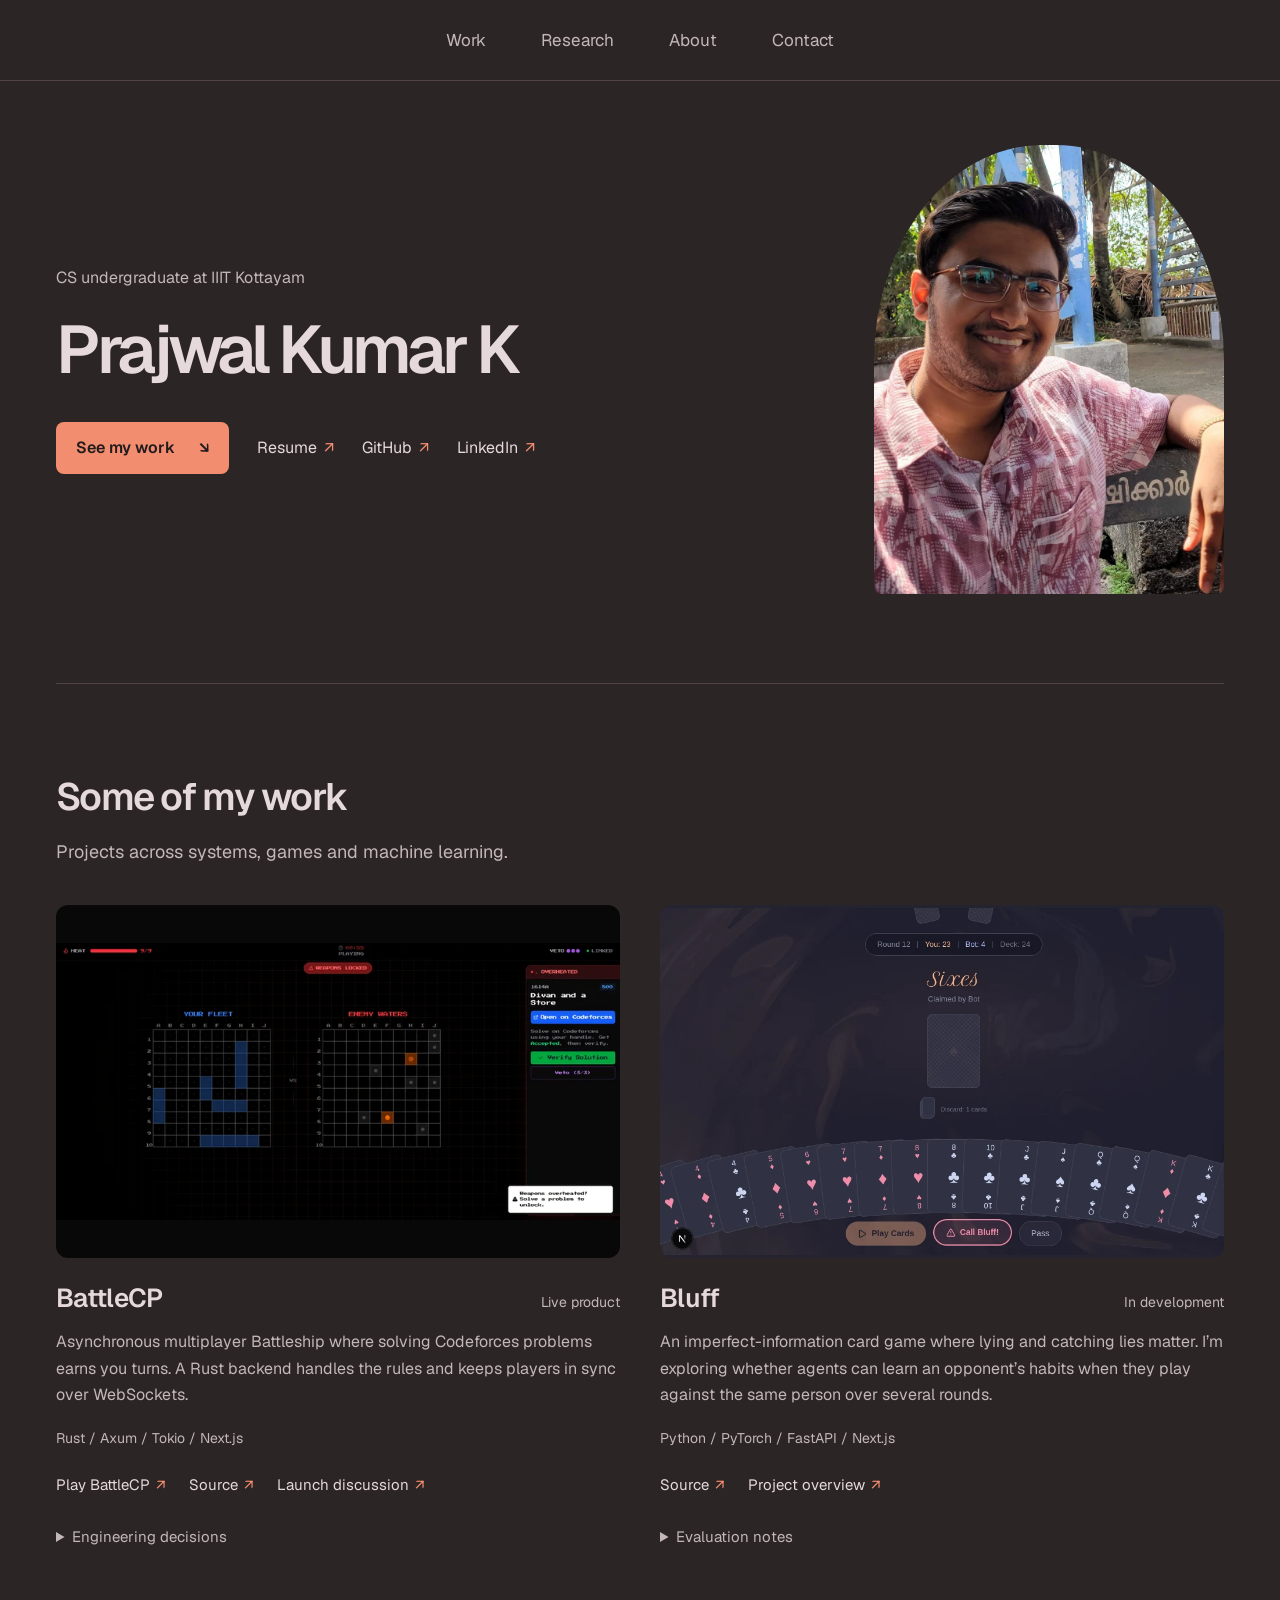
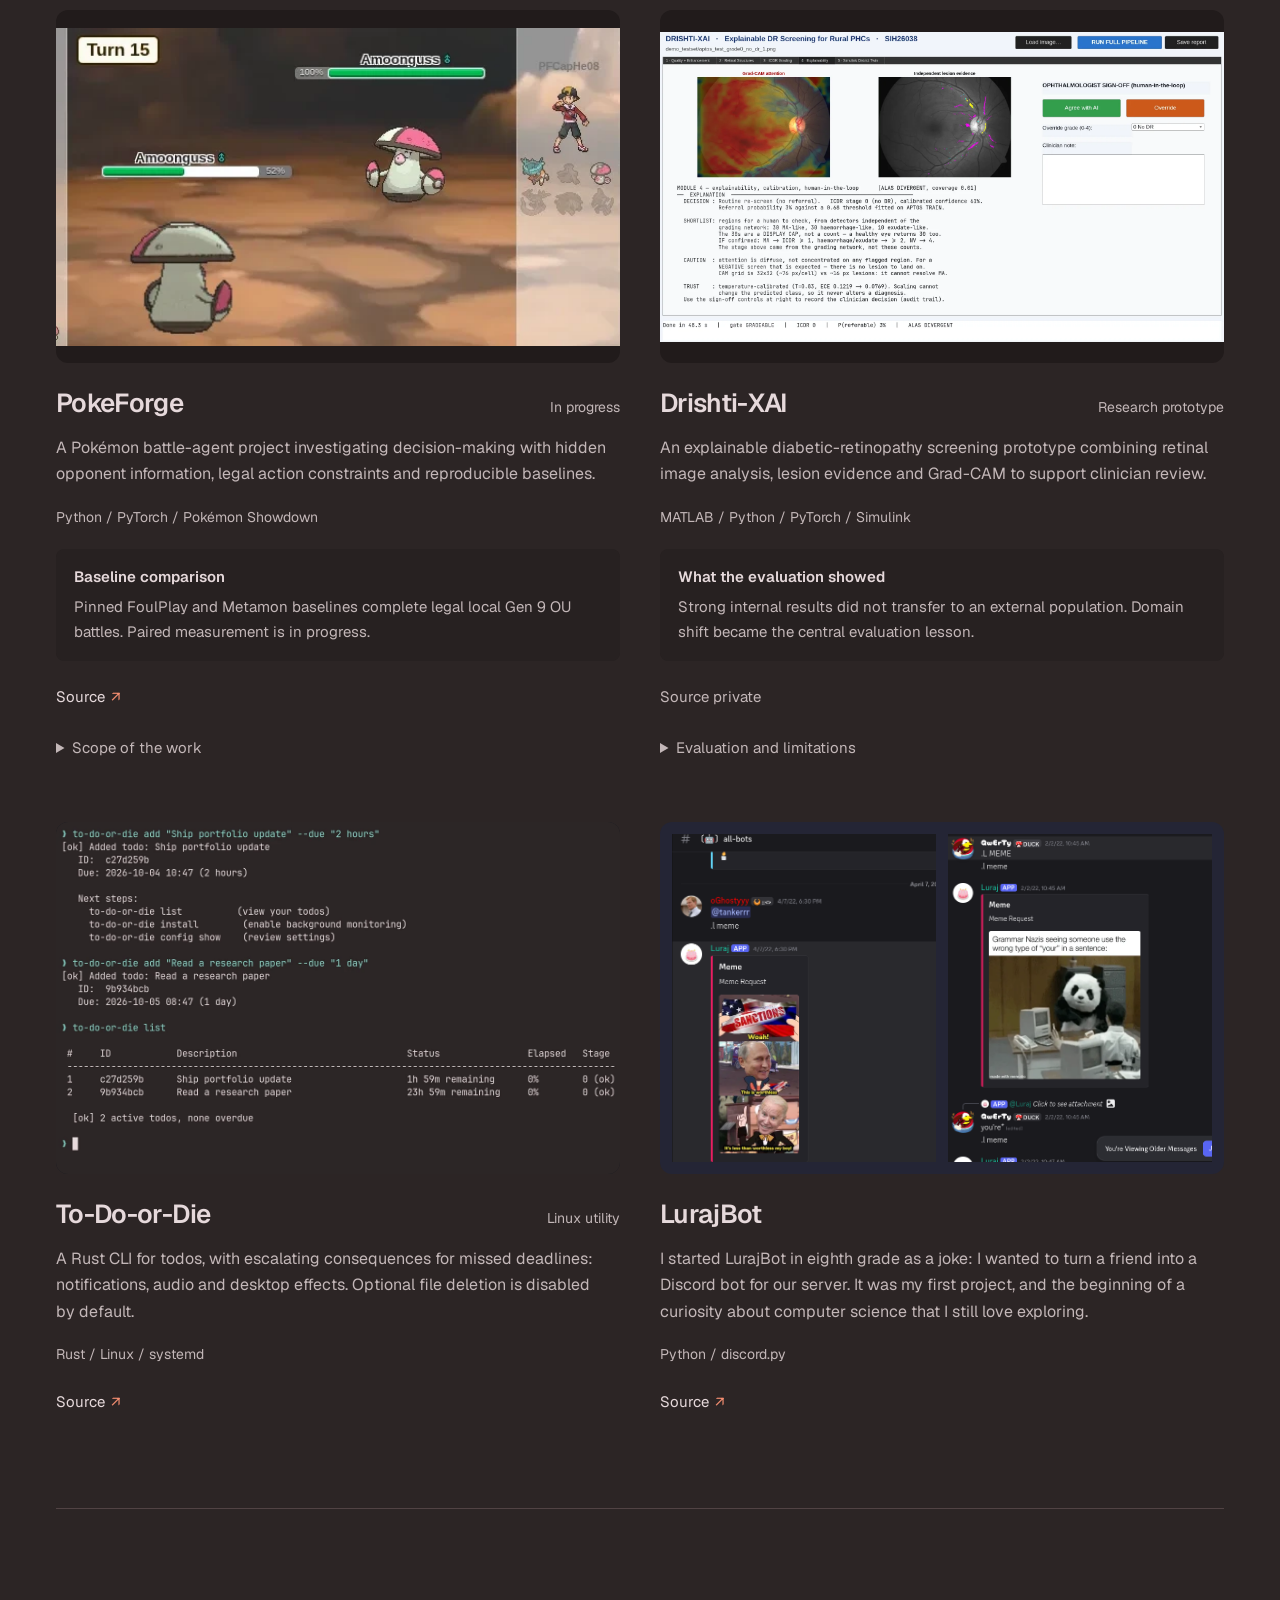
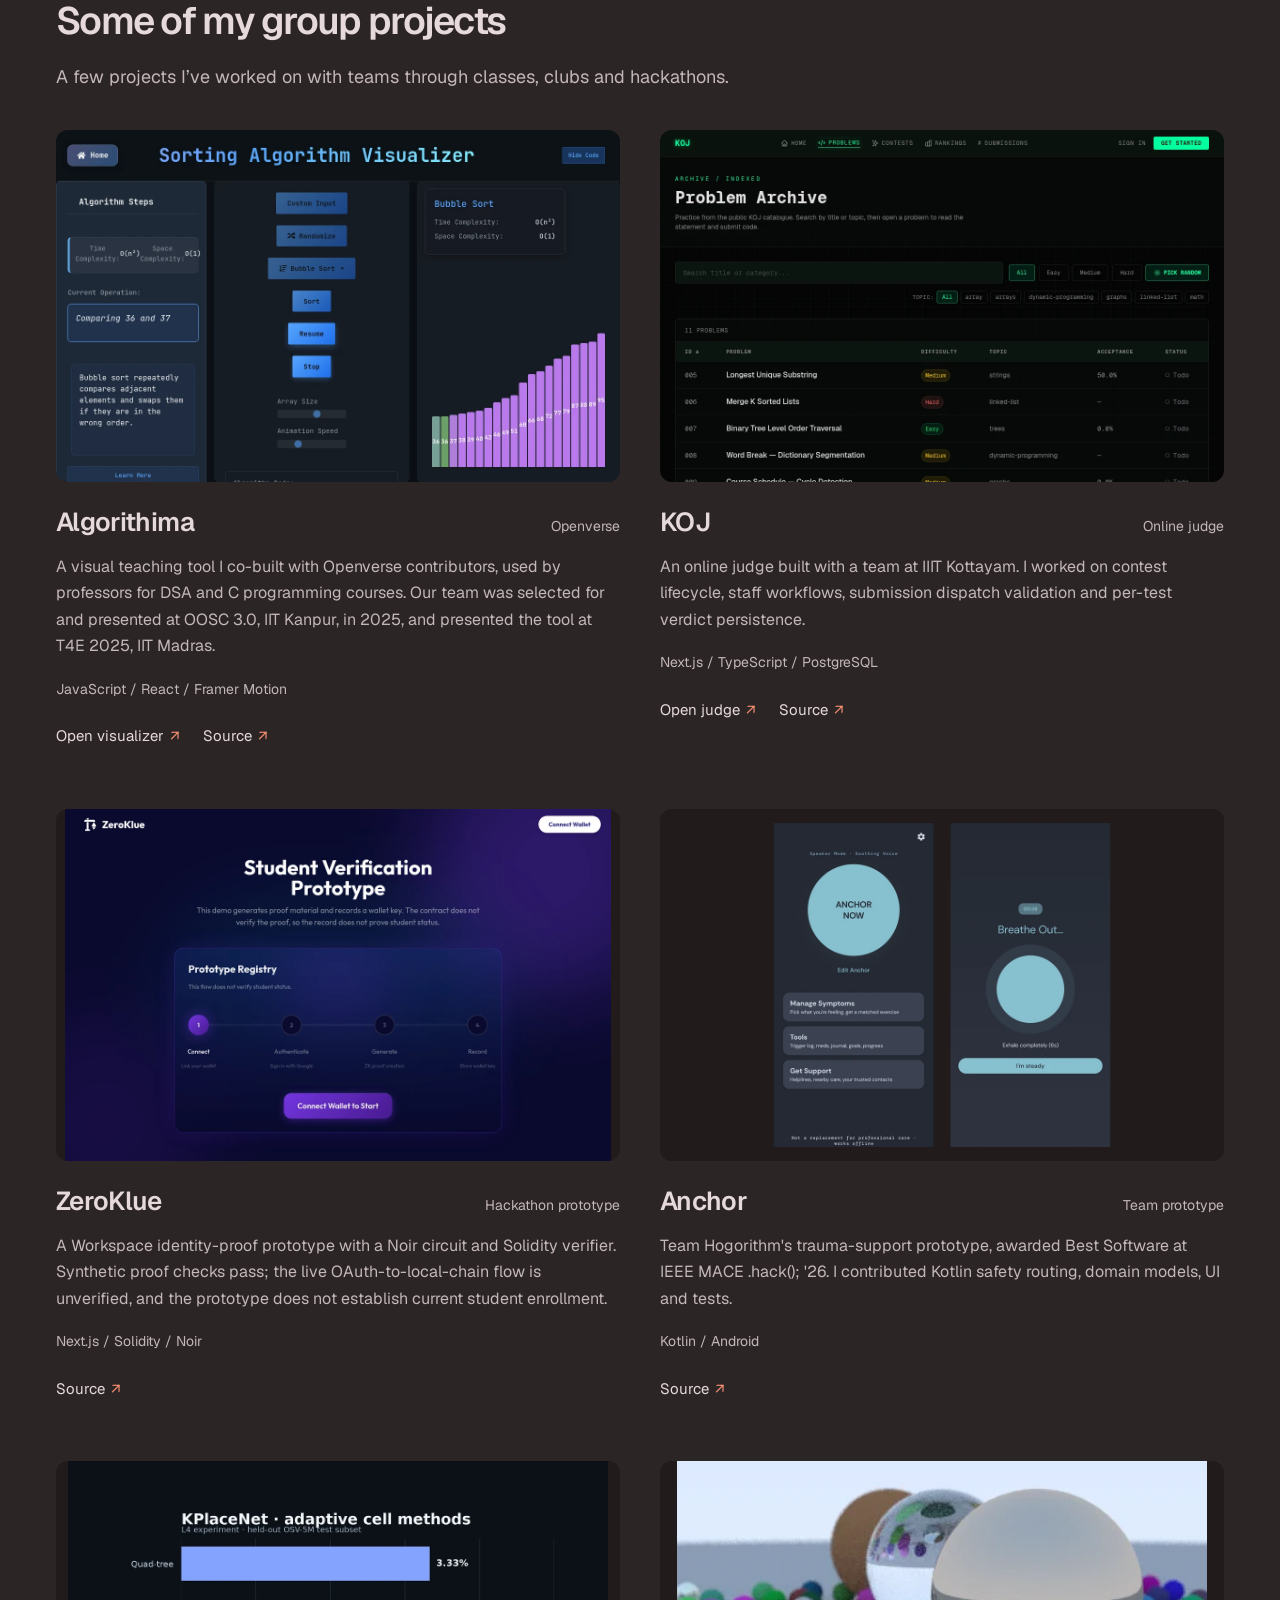
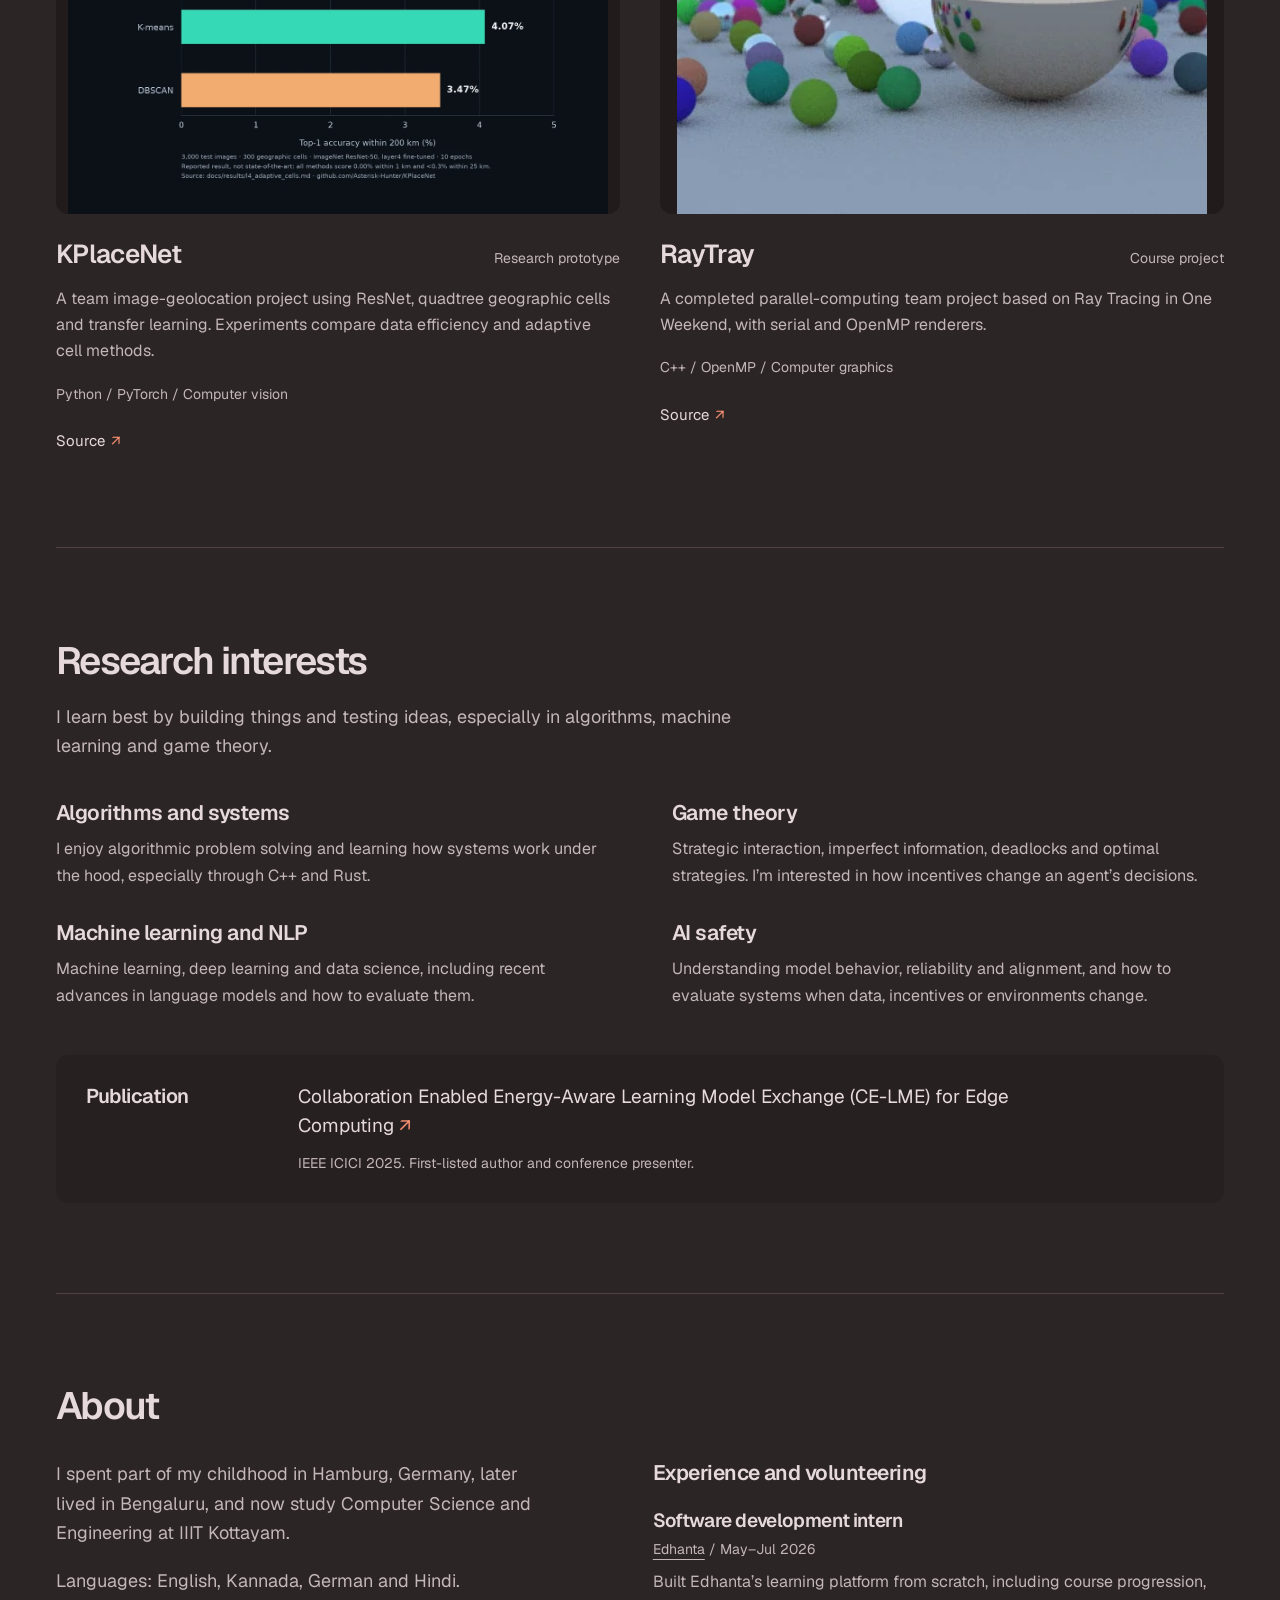
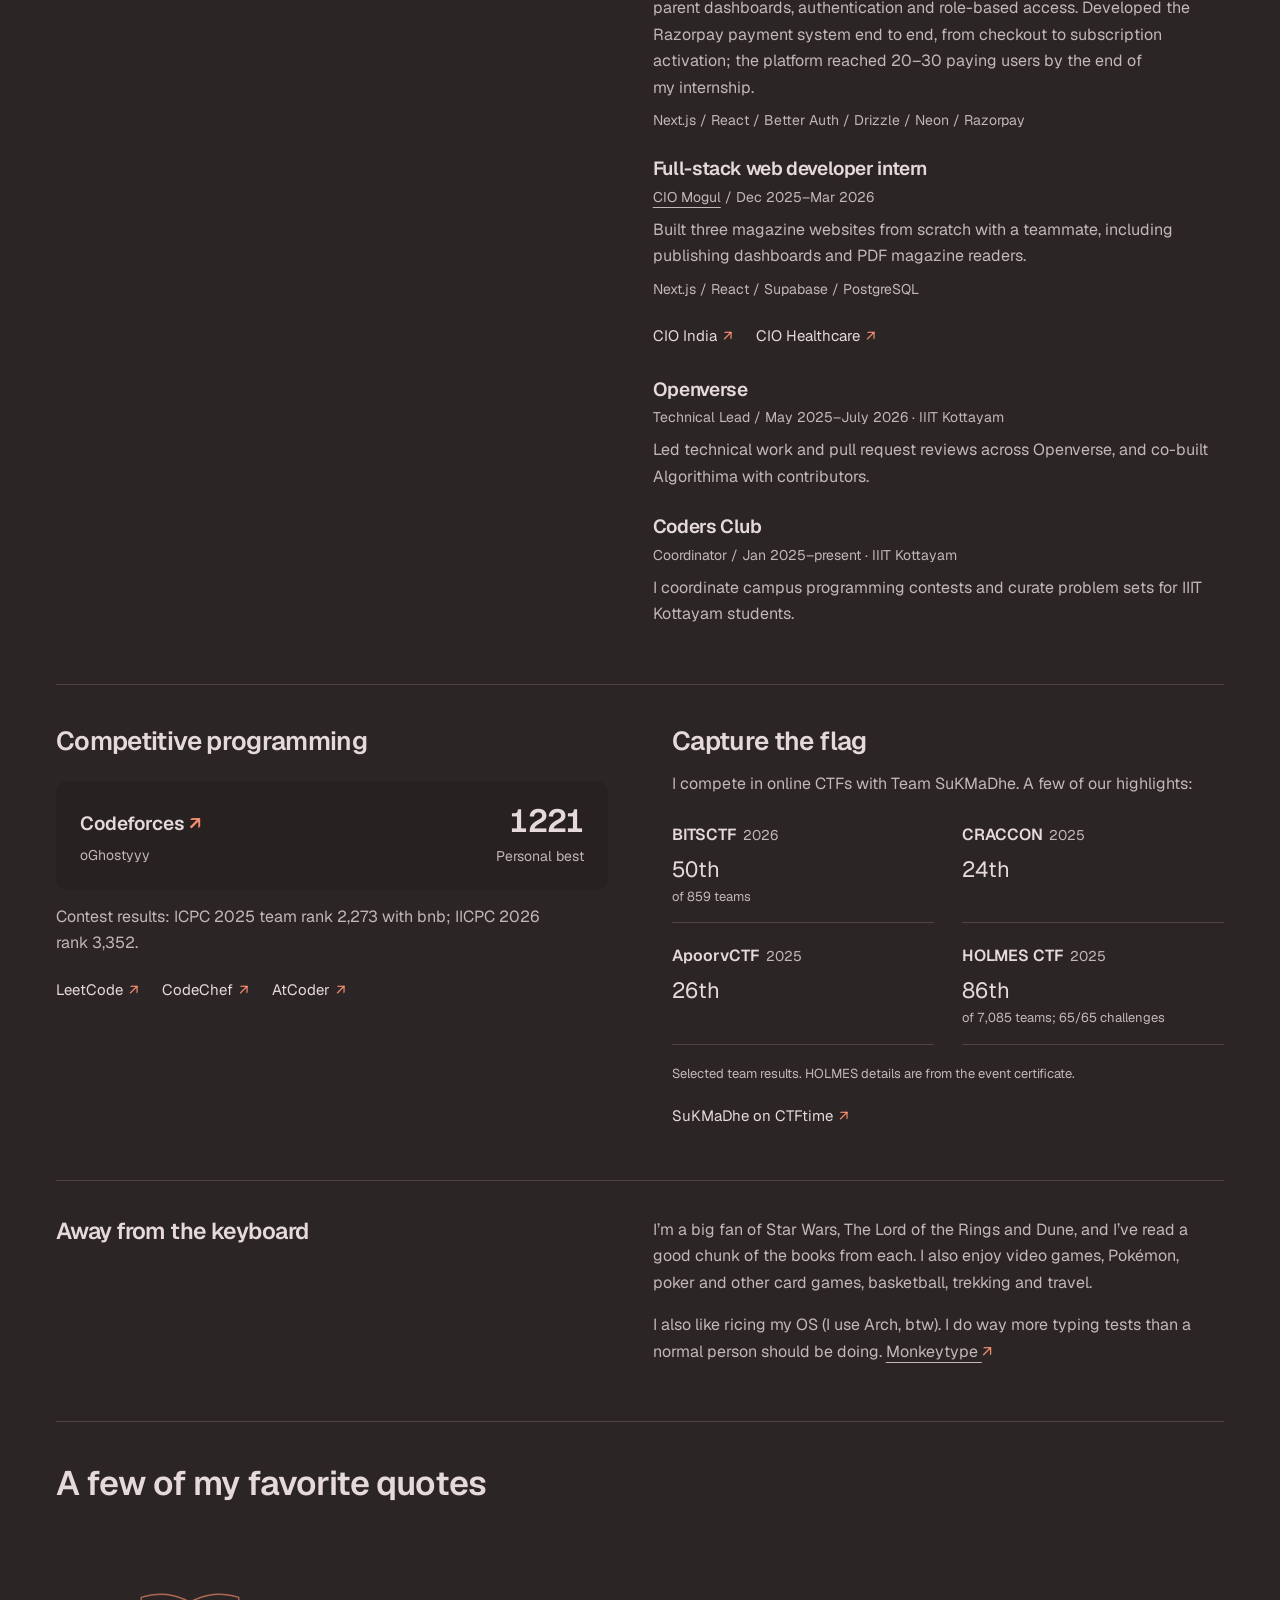
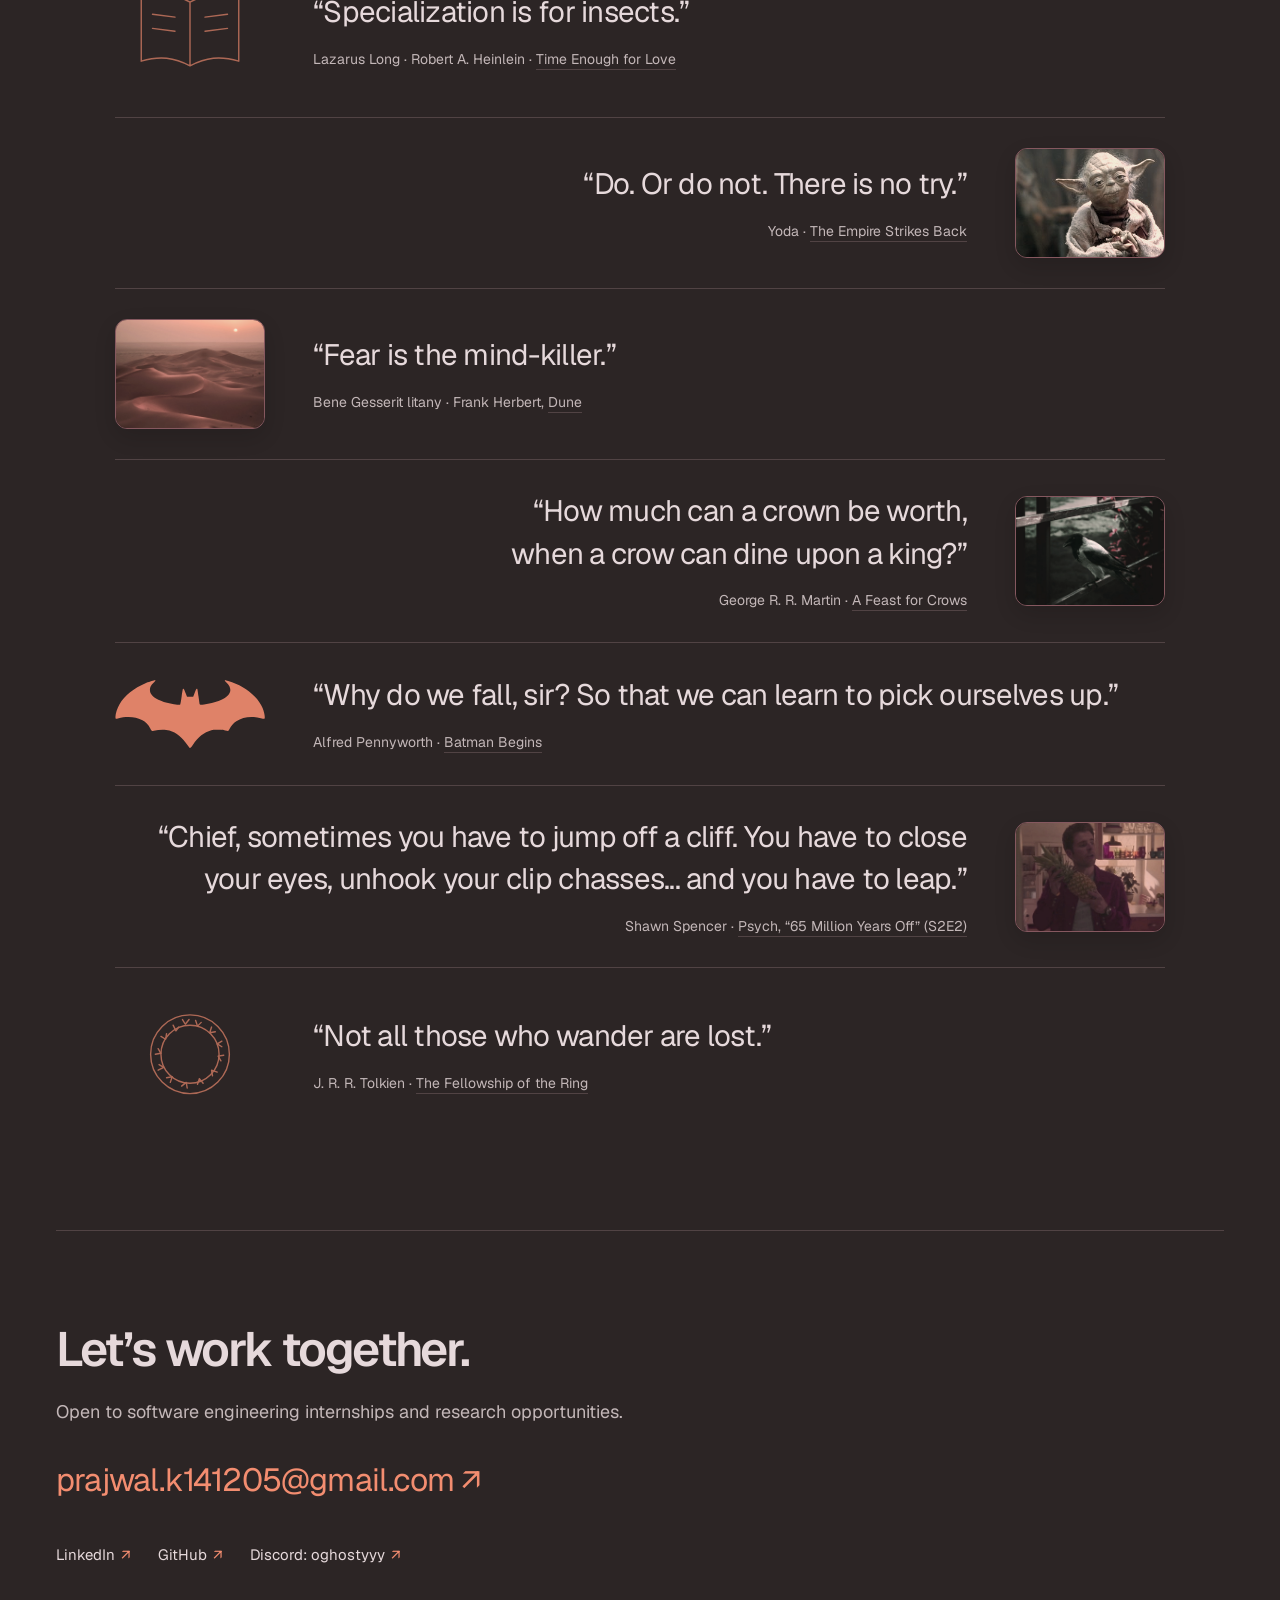
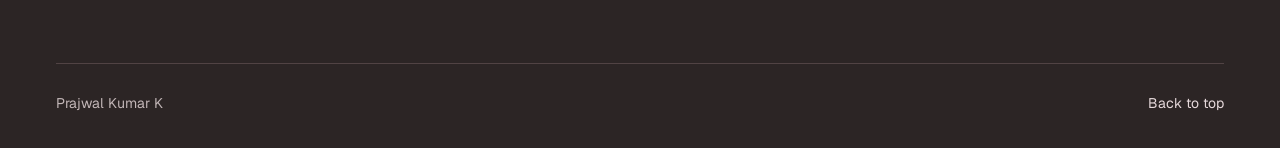
==== commit 001f94d3: "Keep alternate resume PDFs unlisted" ====
--- a/index.html
+++ b/index.html
@@ -465,15 +465,6 @@
           <a href="https://github.com/Prajwal-k-tech" target="_blank" rel="noopener noreferrer">GitHub <span class="external" aria-hidden="true">↗</span></a>
           <a href="https://discord.com/app" target="_blank" rel="noopener noreferrer">Discord: oghostyyy <span class="external" aria-hidden="true">↗</span></a>
         </div>
-        <div class="resume-downloads" aria-labelledby="resume-downloads-title">
-          <h3 id="resume-downloads-title">Resume PDFs</h3>
-          <div class="artifact-links">
-            <a href="assets/resumes/prajwal-kumar-k-sde-d512435f389c.pdf" target="_blank" rel="noopener noreferrer">Software engineering <span class="external" aria-hidden="true">↗</span></a>
-            <a href="assets/resumes/prajwal-kumar-k-cybersecurity-9e0bddf9c264.pdf" target="_blank" rel="noopener noreferrer">Cybersecurity <span class="external" aria-hidden="true">↗</span></a>
-            <a href="assets/resumes/prajwal-kumar-k-research-98bb4265792e.pdf" target="_blank" rel="noopener noreferrer">AI research · Drishti-XAI <span class="external" aria-hidden="true">↗</span></a>
-            <a href="assets/resumes/prajwal-kumar-k-research-algorithms-59499b4b495e.pdf" target="_blank" rel="noopener noreferrer">Research · algorithms and optimization <span class="external" aria-hidden="true">↗</span></a>
-          </div>
-        </div>
       </section>
 
 
--- a/styles.css
+++ b/styles.css
@@ -249,9 +249,6 @@
 .contact-links { display: flex; align-items: center; flex-wrap: wrap; gap: 8px 28px; margin-top: 26px; font-size: 15px; }
 .contact-links a, .contact-links span { display: inline-flex; min-height: 36px; align-items: center; gap: 6px; text-decoration: none; }
 .contact-links > span { color: var(--secondary); }
-.resume-downloads { margin-top: 32px; }
-.resume-downloads h3 { font-size: 19px; }
-.resume-downloads .artifact-links { margin-top: 8px; }
 .quotes { margin-top: 56px; padding-top: 40px; border-top: 1px solid var(--rule); }
 .quotes > h3 { font-size: clamp(26px, 2.7vw, 34px); line-height: 1.25; }
 .quote-list { max-width: 1050px; margin: 40px auto 0; }
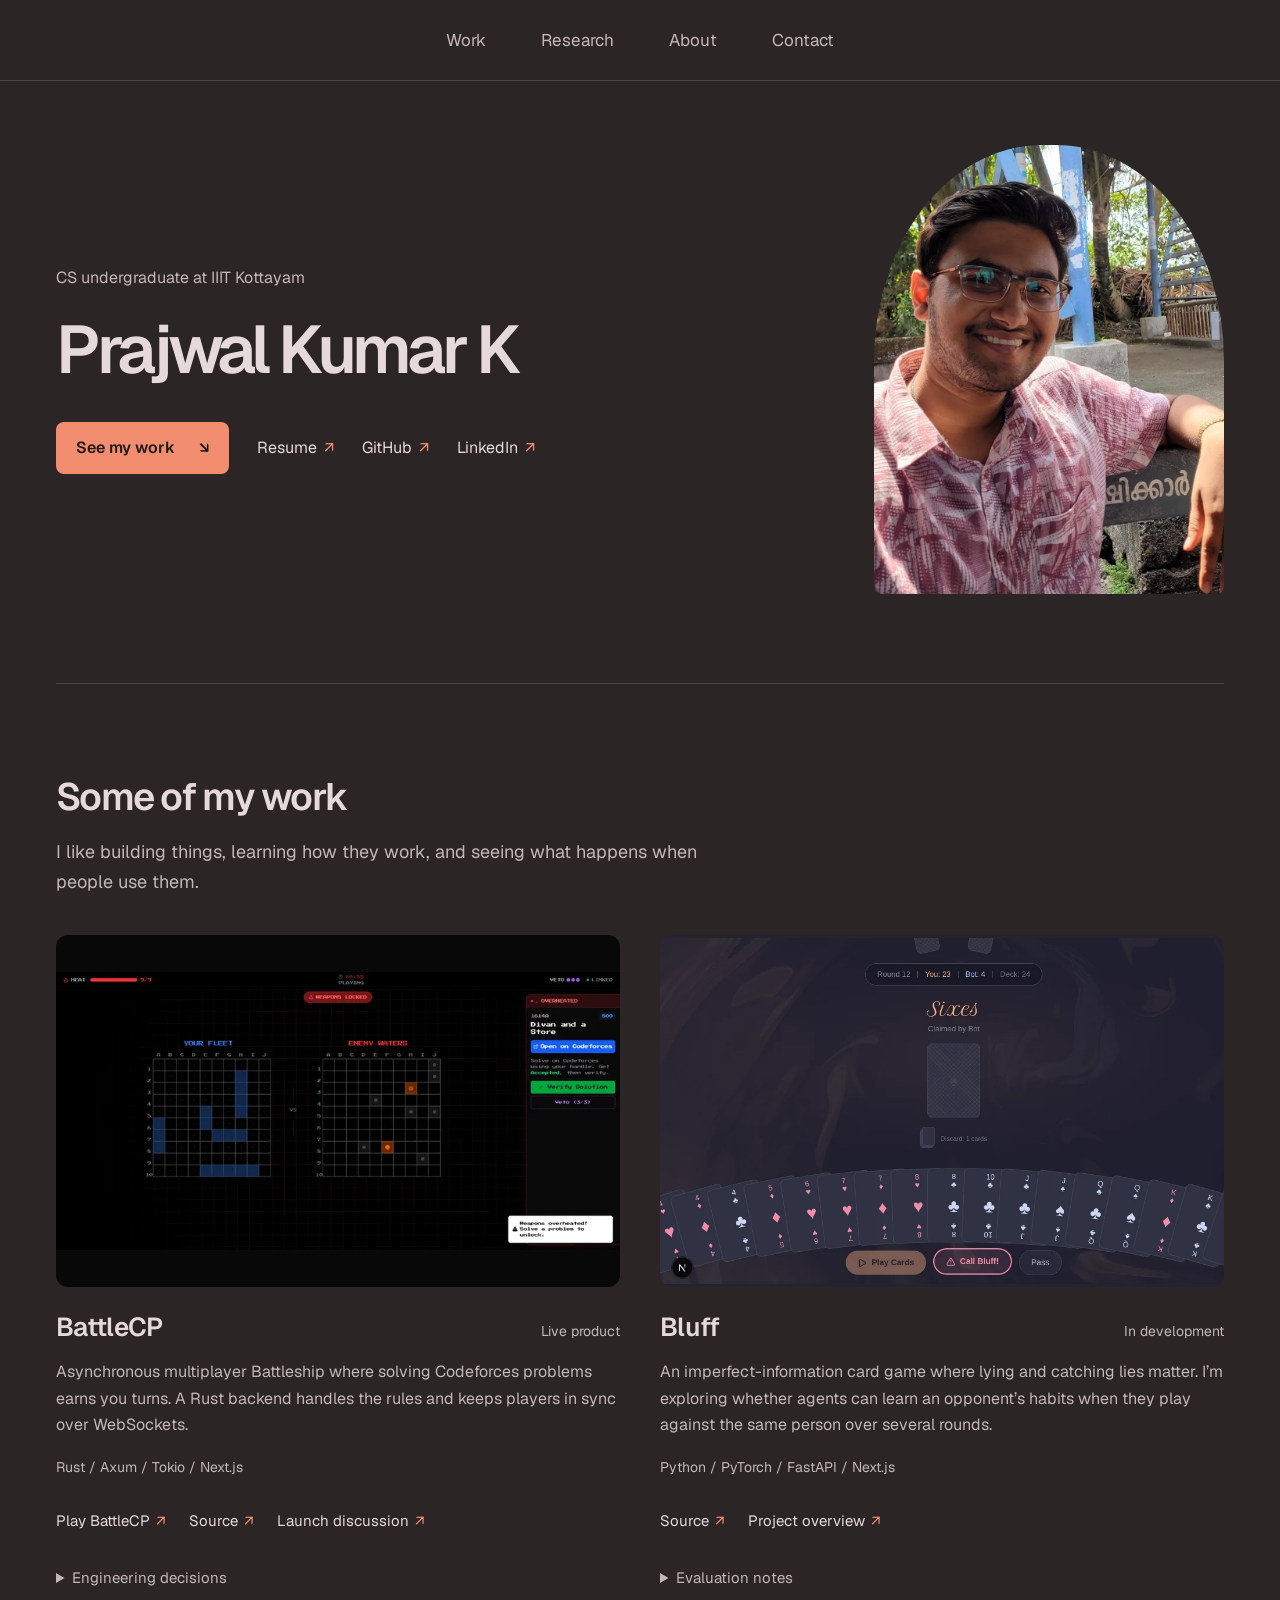
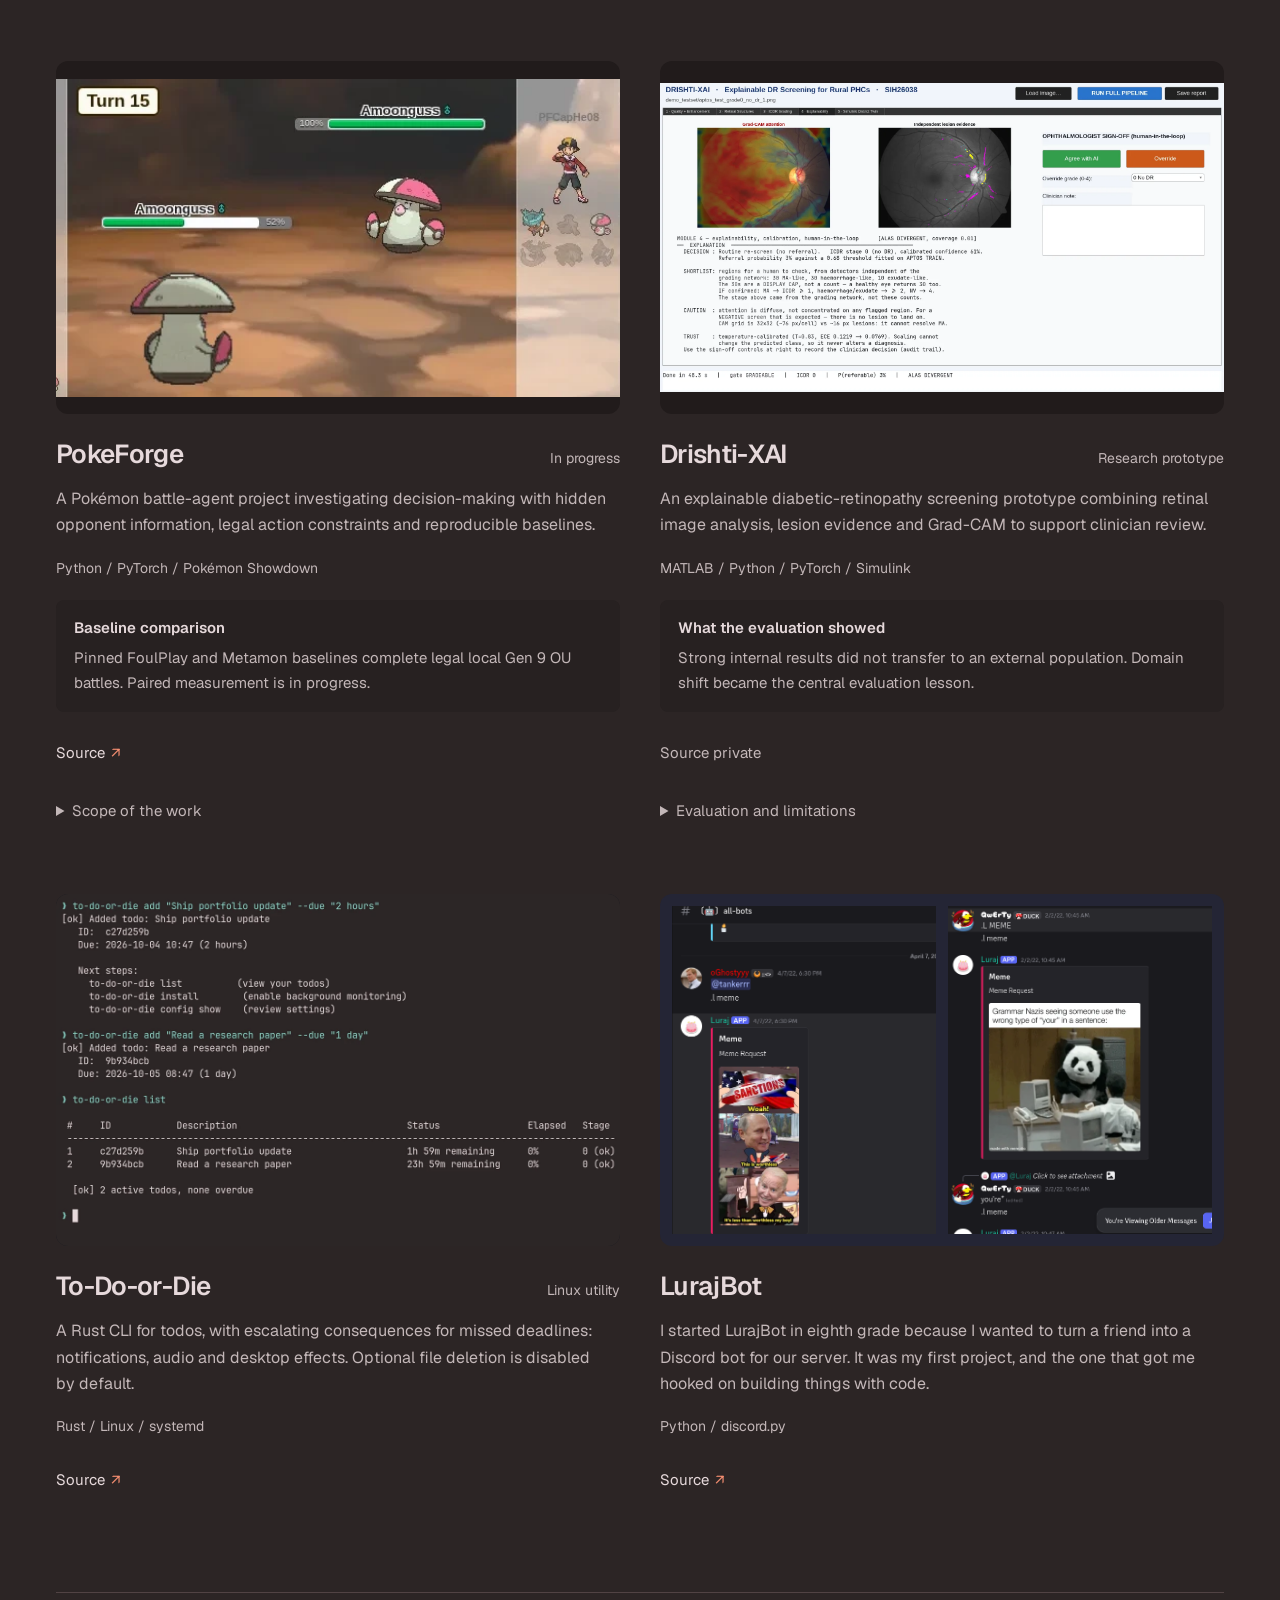
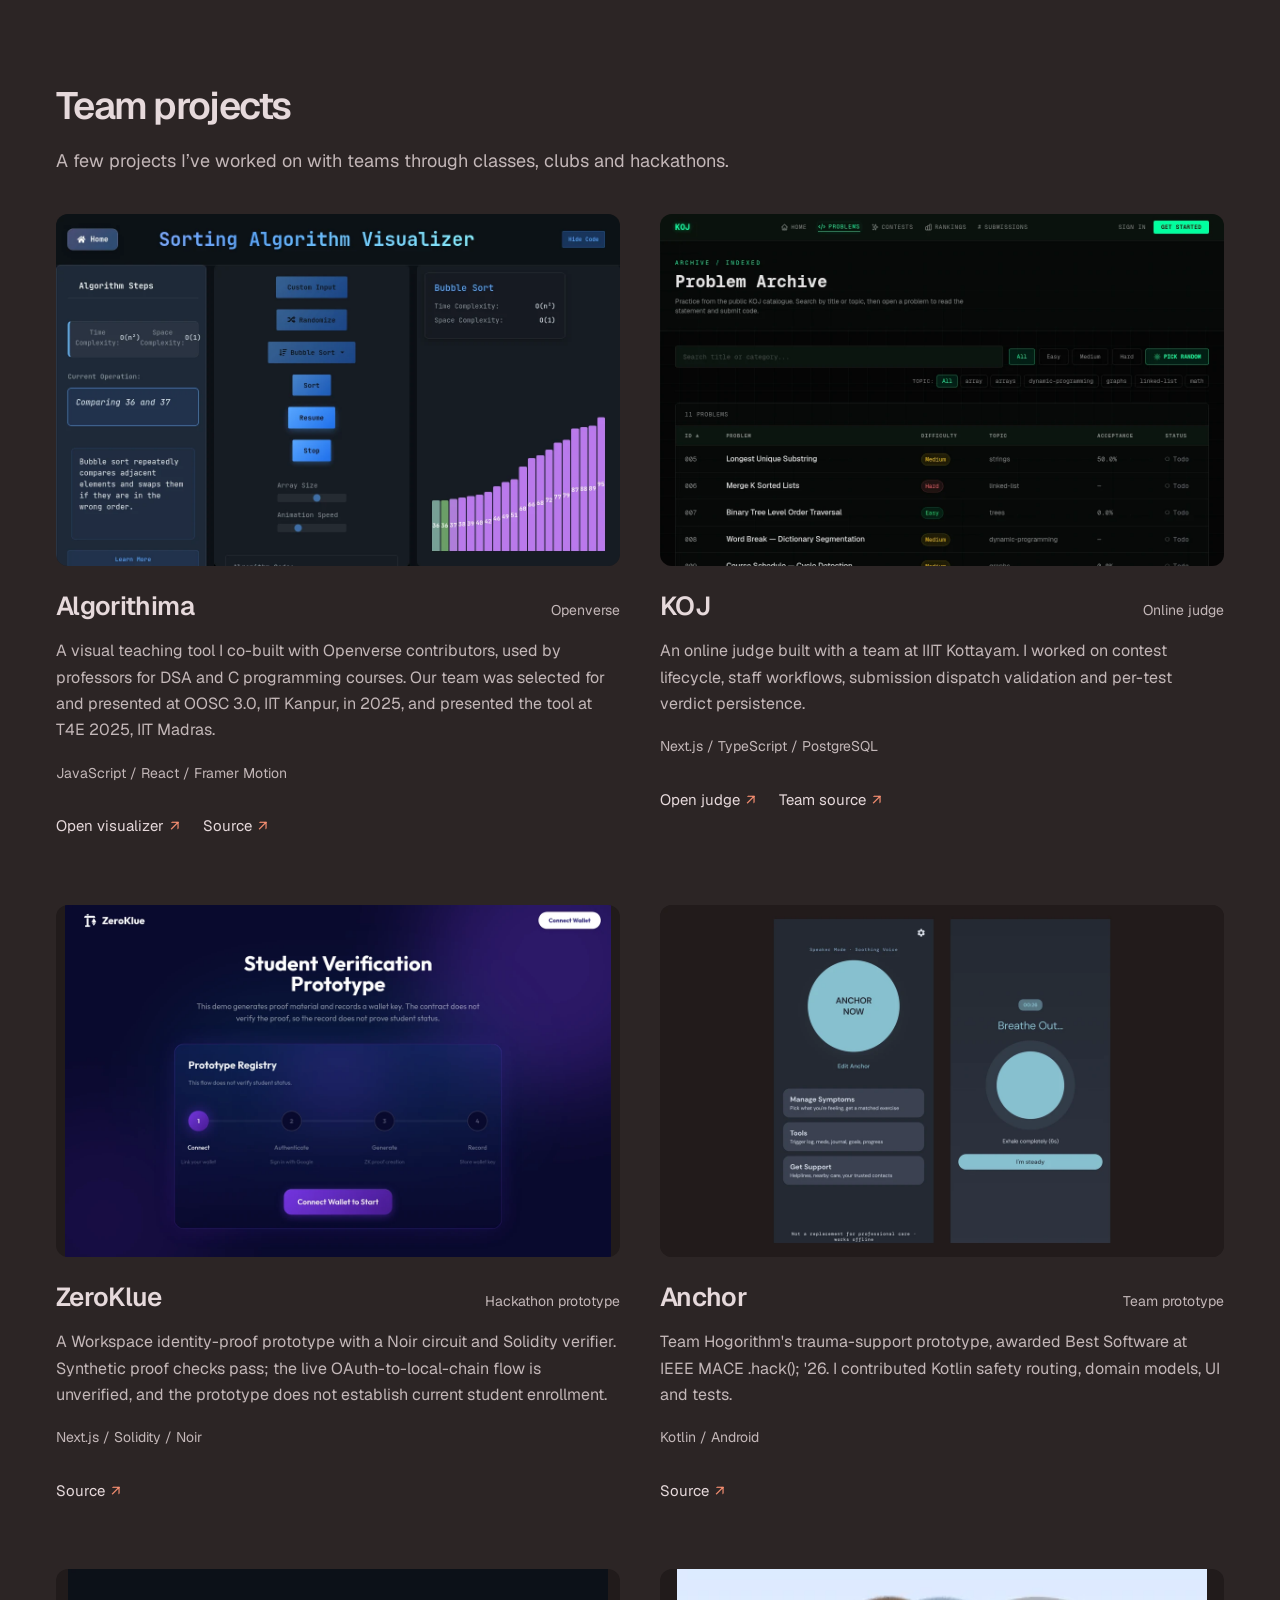
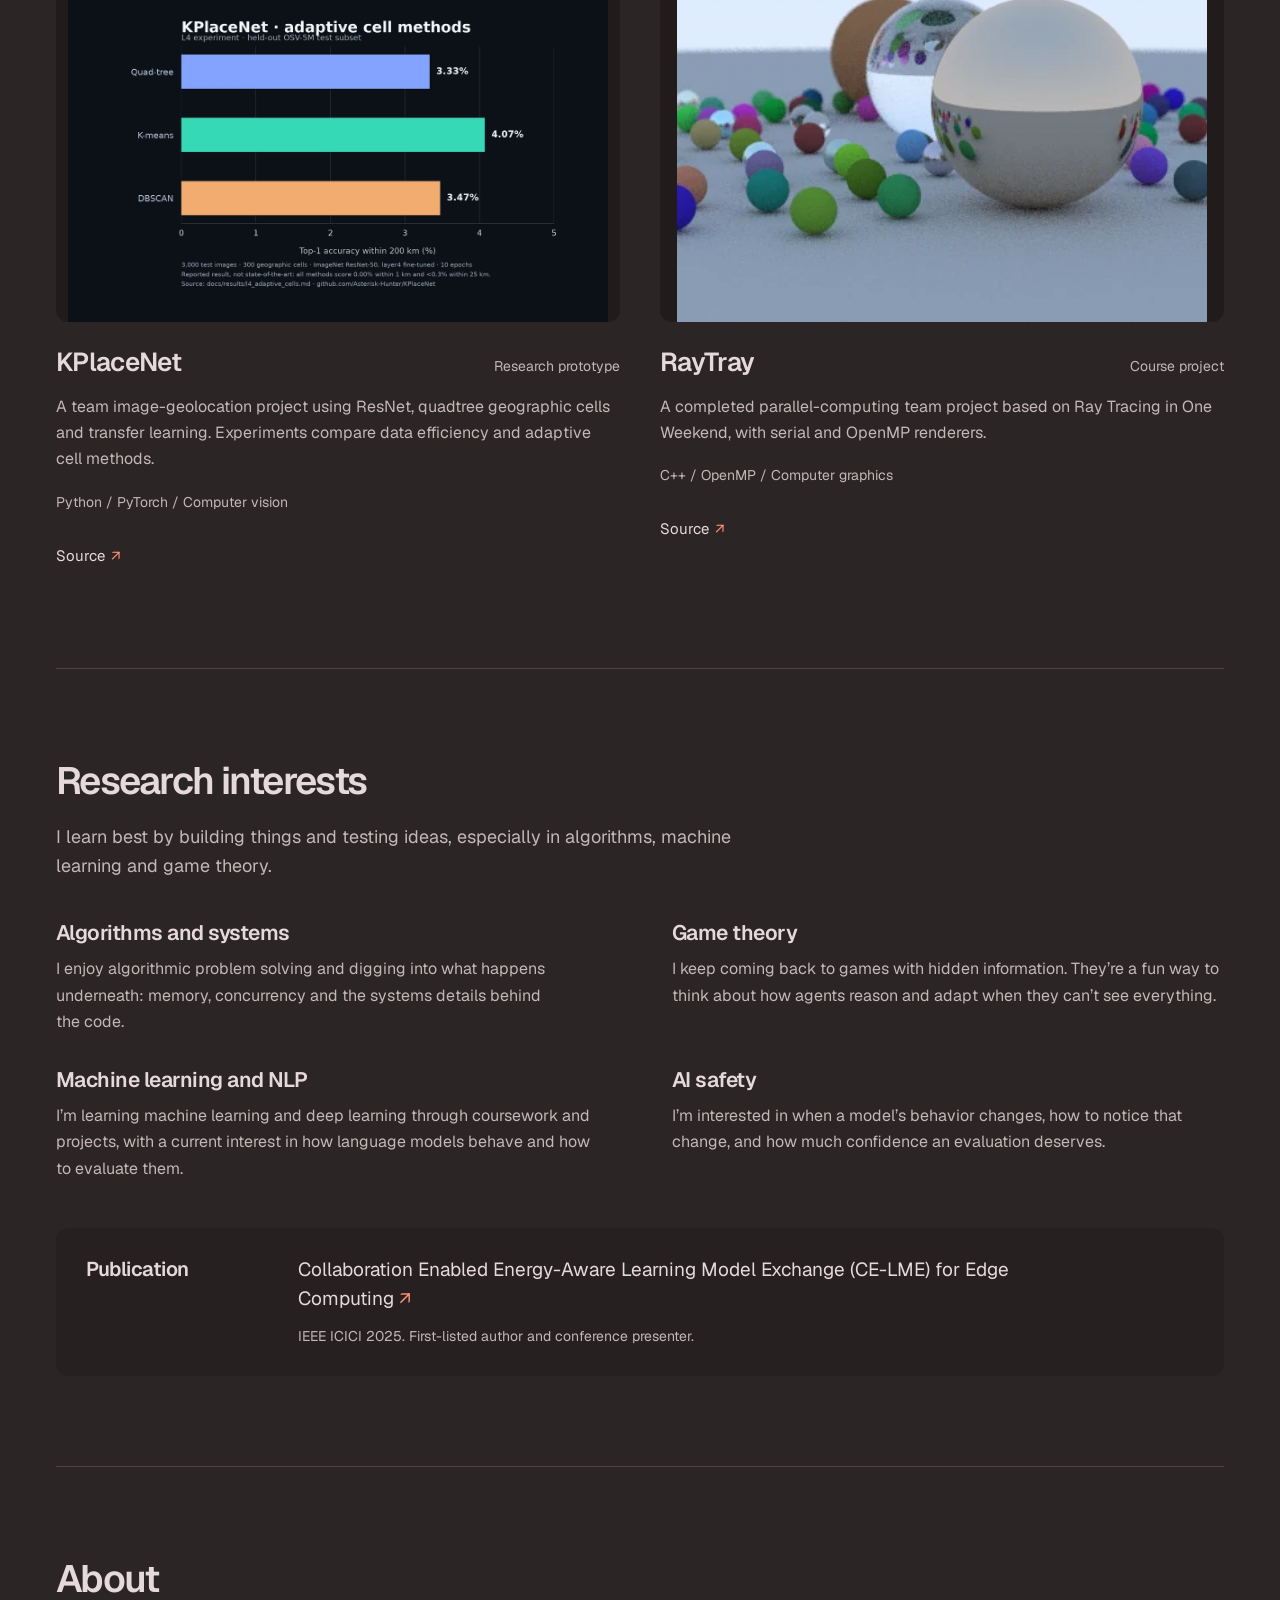
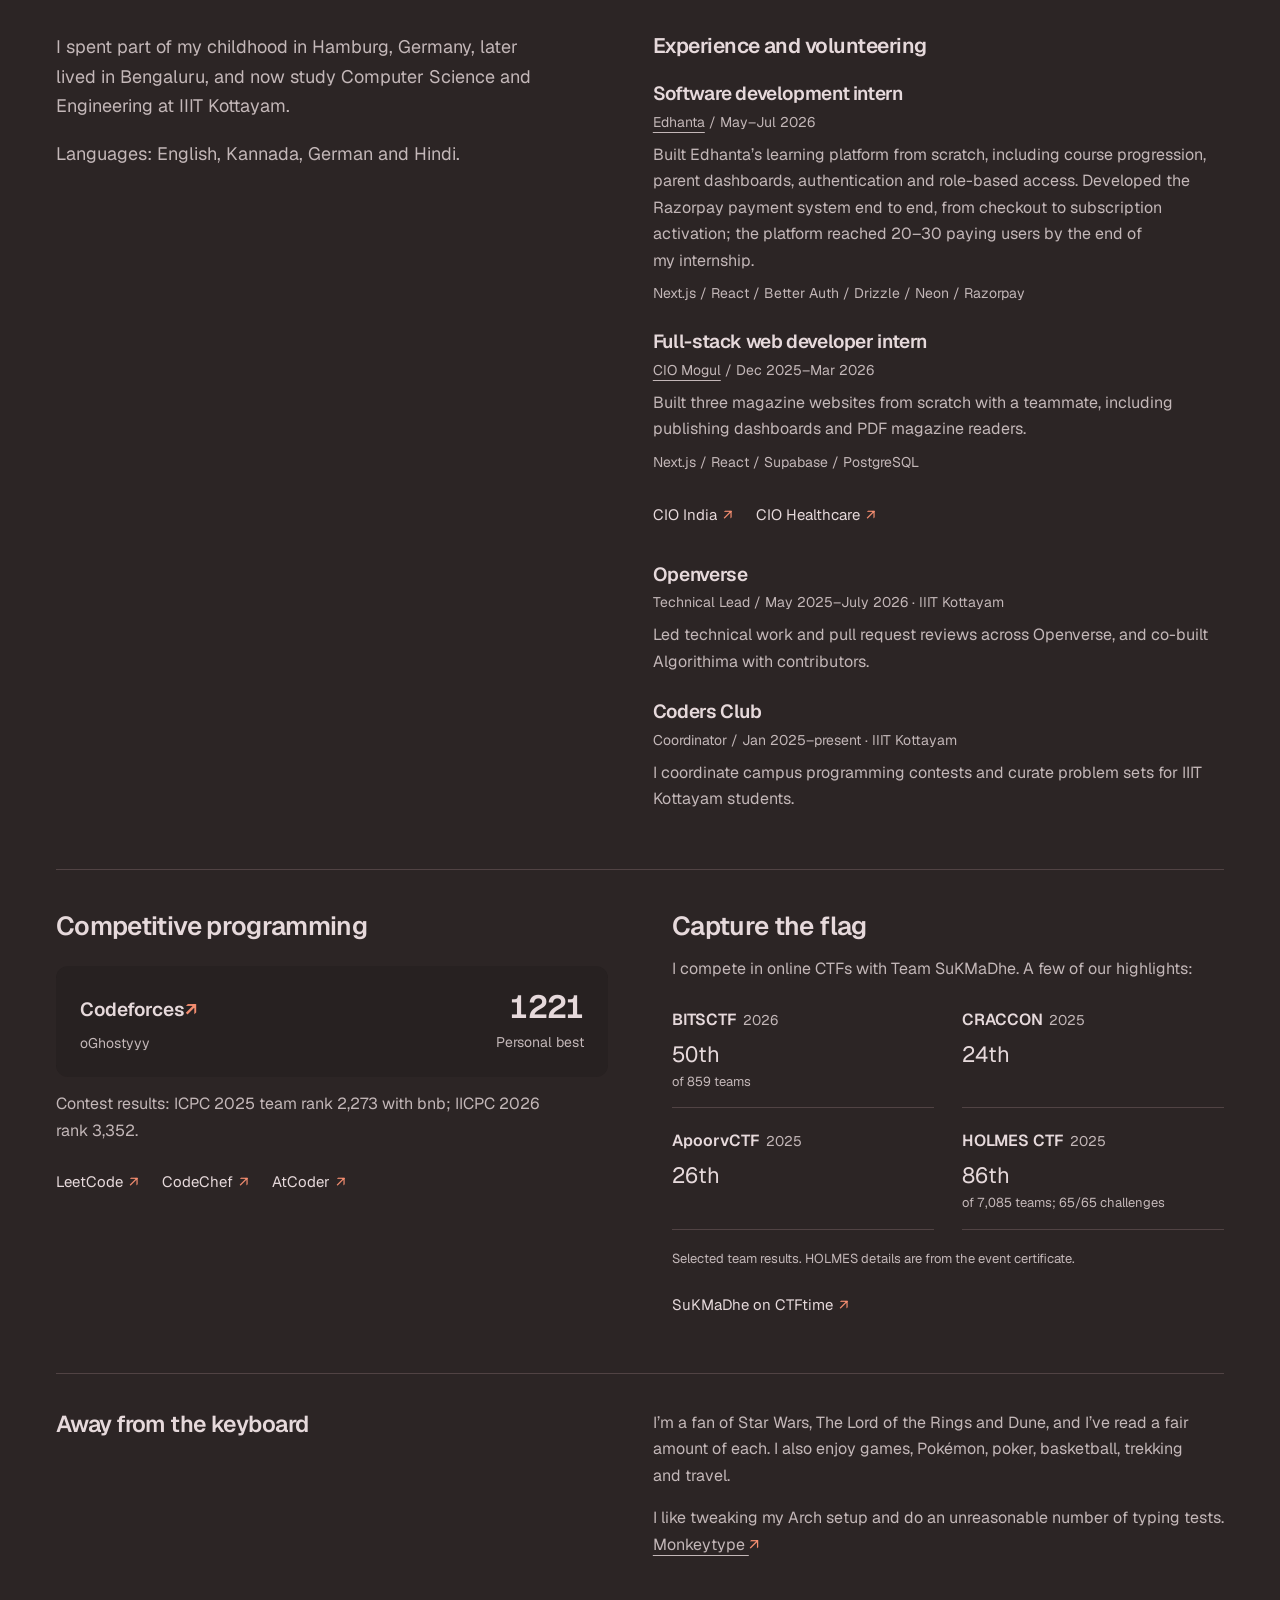
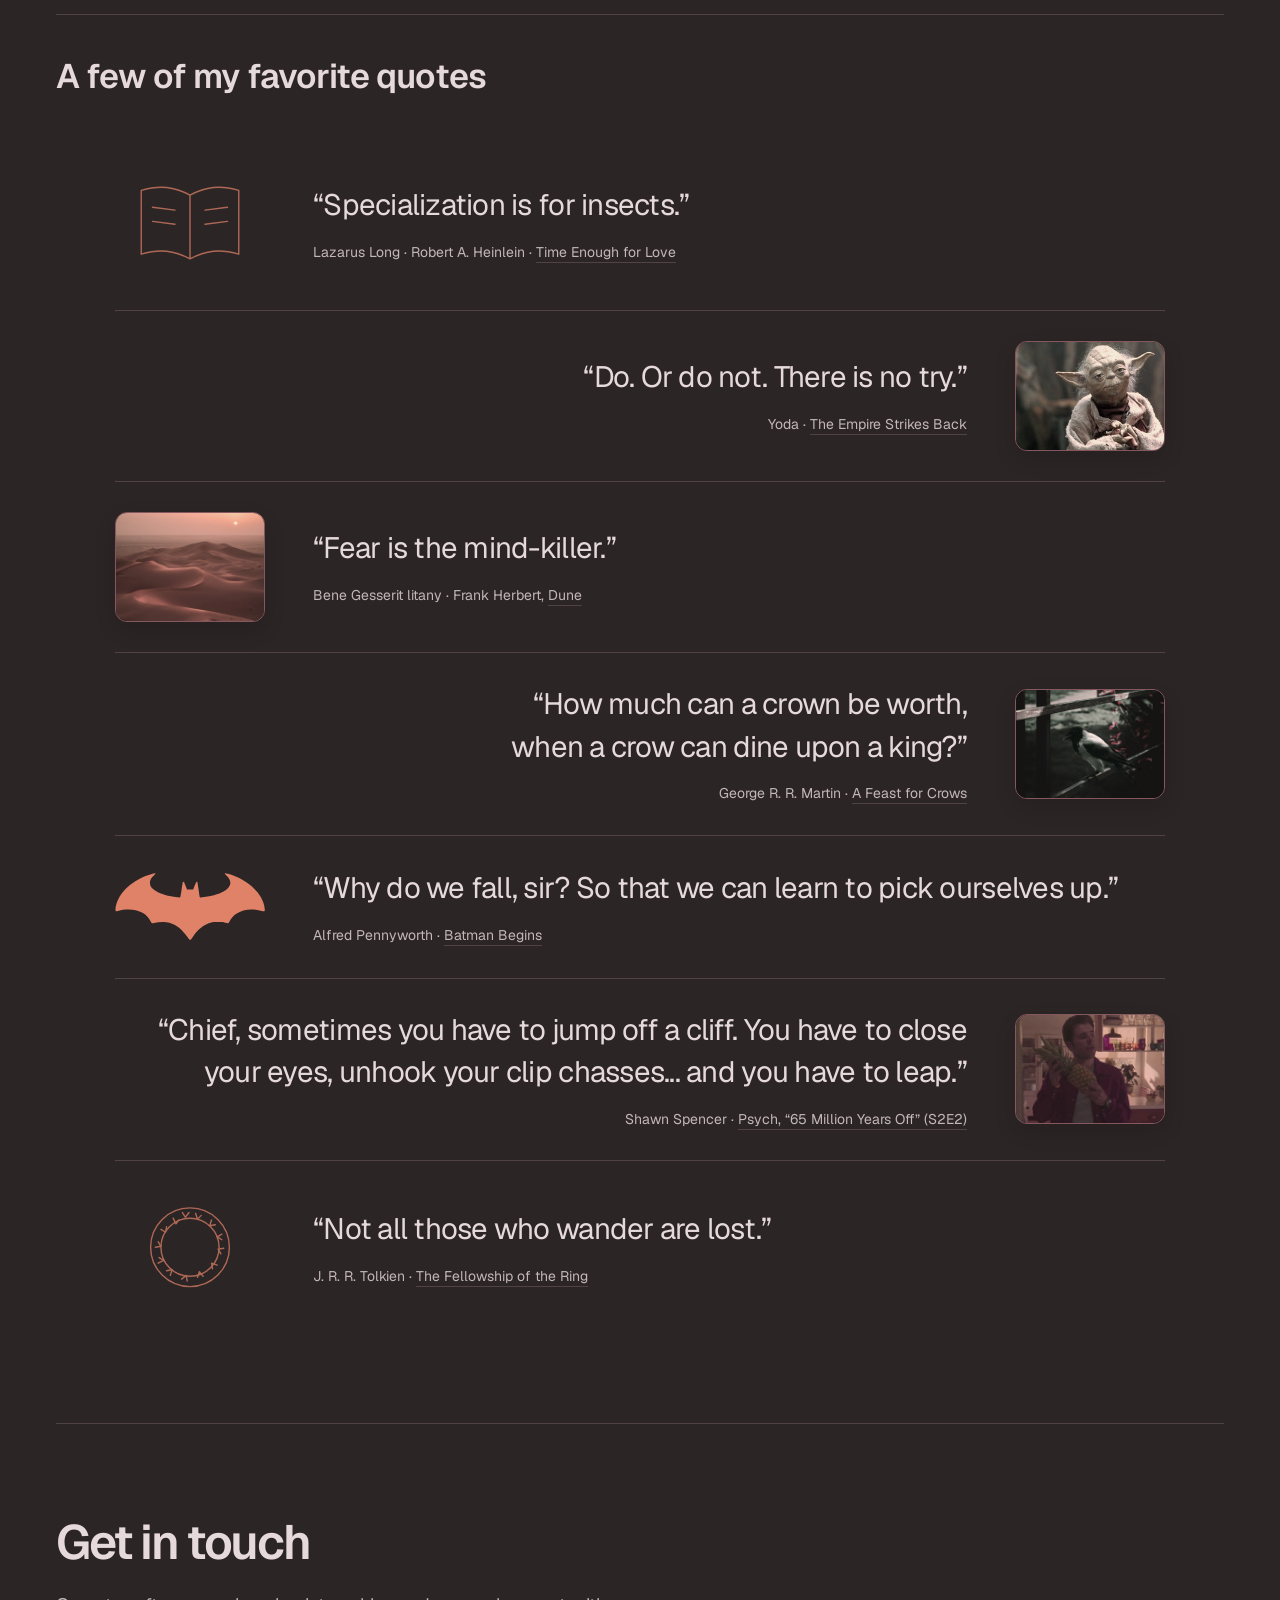
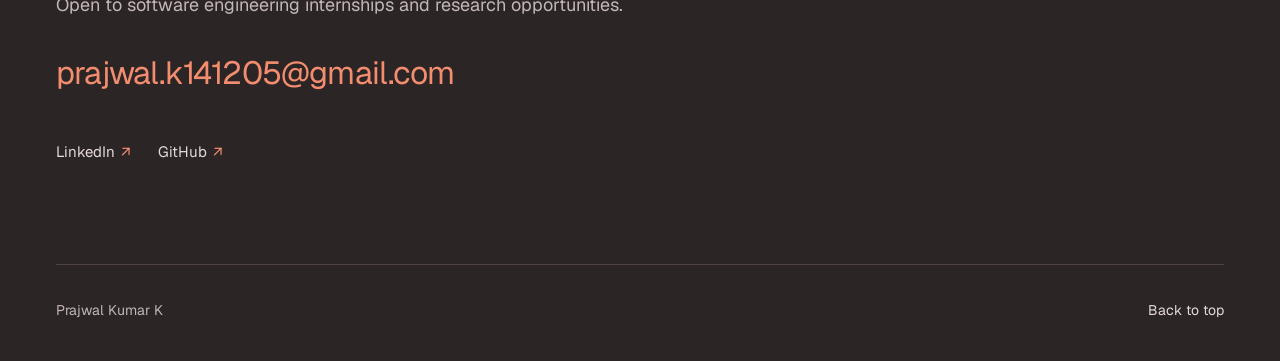
==== commit 0f9f12c5: "Polish portfolio copy and navigation" ====
--- a/index.html
+++ b/index.html
@@ -5,7 +5,7 @@
     <meta name="viewport" content="width=device-width, initial-scale=1" />
     <meta name="theme-color" content="#2c2525" />
     <meta name="description" content="Prajwal Kumar K, CS undergraduate at IIIT Kottayam. Software and research projects across algorithms, systems, game theory and machine learning." />
-    <meta property="og:title" content="Hello World, I’m Prajwal" />
+    <meta property="og:title" content="Prajwal Kumar K | Portfolio" />
     <meta property="og:description" content="Software and research projects across algorithms, systems, games and machine learning." />
     <meta property="og:type" content="website" />
     <meta property="og:url" content="https://prajwal-k-tech.github.io/" />
@@ -13,17 +13,17 @@
     <meta property="og:image:width" content="1200" />
     <meta property="og:image:height" content="630" />
     <meta property="og:image:alt" content="Prajwal Kumar K: computer science, software, systems and research projects" />
-    <meta name="twitter:title" content="Hello World, I’m Prajwal" />
+    <meta name="twitter:title" content="Prajwal Kumar K | Portfolio" />
     <meta name="twitter:description" content="Software and research projects across algorithms, systems, games and machine learning." />
     <meta name="twitter:image" content="https://prajwal-k-tech.github.io/assets/social-preview-20261006.png" />
     <meta name="twitter:card" content="summary_large_image" />
     <link rel="canonical" href="https://prajwal-k-tech.github.io/" />
-    <title>Hello World, I’m Prajwal</title>
+    <title>Hello World</title>
     <link rel="icon" href="assets/favicon.svg?v=20261006-p" type="image/svg+xml" />
     <link rel="icon" href="assets/favicon.png?v=20261006-p" type="image/png" />
     <link rel="preload" href="assets/fonts/geist-regular.woff2" as="font" type="font/woff2" crossorigin />
     <link rel="preload" href="assets/fonts/geist-semibold.woff2" as="font" type="font/woff2" crossorigin />
-    <link rel="stylesheet" href="styles.css?v=20261009-1" />
+    <link rel="stylesheet" href="styles.css?v=20261009-2" />
   </head>
   <body>
     <a class="skip" href="#main">Skip to content</a>
@@ -54,7 +54,7 @@
       <!-- Featured work: edit each project's image, copy, status and links here. -->
       <section id="work" class="section" aria-labelledby="work-title">
         <h2 id="work-title">Some of my work</h2>
-        <p class="section-intro">Projects across systems, games and machine learning.</p>
+        <p class="section-intro">I like building things, learning how they work, and seeing what happens when people use them.</p>
         <div class="project-grid">
           <article class="project">
             <a class="project-image battlecp-project-image" href="https://battle-cp.tech/" aria-label="Play BattleCP" target="_blank" rel="noopener noreferrer">
@@ -209,7 +209,7 @@
             <div class="project-heading">
               <h3>LurajBot</h3>
             </div>
-            <p>I started LurajBot in eighth grade as a joke: I wanted to turn a friend into a Discord bot for our server. It was my first project, and the beginning of a curiosity about computer science that I still love exploring.</p>
+            <p>I started LurajBot in eighth grade because I wanted to turn a friend into a Discord bot for our server. It was my first project, and the one that got me hooked on building things with code.</p>
             <p class="stack">Python / discord.py</p>
             <div class="artifact-links">
               <a href="https://github.com/Prajwal-k-tech/LurajBot" target="_blank" rel="noopener noreferrer">Source <span class="external" aria-hidden="true">↗</span></a>
@@ -220,7 +220,7 @@
 
       <!-- Group projects: hackathons, coursework and club work, with team attribution. -->
       <section id="group-work" class="section" aria-labelledby="group-work-title">
-        <h2 id="group-work-title">Some of my group projects</h2>
+        <h2 id="group-work-title">Team projects</h2>
         <p class="section-intro">A few projects I’ve worked on with teams through classes, clubs and hackathons.</p>
         <div class="project-grid">
           <article class="project">
@@ -244,7 +244,7 @@
             <p class="stack">Next.js / TypeScript / PostgreSQL</p>
             <div class="artifact-links">
               <a href="https://koj-livid.vercel.app/" target="_blank" rel="noopener noreferrer">Open judge <span class="external" aria-hidden="true">↗</span></a>
-              <a href="https://github.com/Prajwal-k-tech/KOJ" target="_blank" rel="noopener noreferrer">Source <span class="external" aria-hidden="true">↗</span></a>
+              <a href="https://github.com/Asterisk-Hunter/KOJ" target="_blank" rel="noopener noreferrer">Team source <span class="external" aria-hidden="true">↗</span></a>
             </div>
           </article>
           <article class="project">
@@ -304,19 +304,19 @@
         <div class="questions">
           <article>
             <h3>Algorithms and systems</h3>
-            <p>I enjoy algorithmic problem solving and learning how systems work under the hood, especially through C++ and Rust.</p>
+            <p>I enjoy algorithmic problem solving and digging into what happens underneath: memory, concurrency and the systems details behind the code.</p>
           </article>
           <article>
             <h3>Game theory</h3>
-            <p>Strategic interaction, imperfect information, deadlocks and optimal strategies. I’m interested in how incentives change an agent’s decisions.</p>
+            <p>I keep coming back to games with hidden information. They’re a fun way to think about how agents reason and adapt when they can’t see everything.</p>
           </article>
           <article>
             <h3>Machine learning and NLP</h3>
-            <p>Machine learning, deep learning and data science, including recent advances in language models and how to evaluate them.</p>
+            <p>I’m learning machine learning and deep learning through coursework and projects, with a current interest in how language models behave and how to evaluate them.</p>
           </article>
           <article>
             <h3>AI safety</h3>
-            <p>Understanding model behavior, reliability and alignment, and how to evaluate systems when data, incentives or environments change.</p>
+            <p>I’m interested in when a model’s behavior changes, how to notice that change, and how much confidence an evaluation deserves.</p>
           </article>
         </div>
         <article class="publication" aria-labelledby="publication-title">
@@ -416,8 +416,8 @@
         <div class="outside">
           <h3>Away from the keyboard</h3>
           <div class="outside-copy">
-            <p>I’m a big fan of Star Wars, The Lord of the Rings and Dune, and I’ve read a good chunk of the books from each. I also enjoy video games, Pokémon, poker and other card games, basketball, trekking and travel.</p>
-            <p>I also like ricing my OS (I use Arch, btw). I do way more typing tests than a normal person should be doing. <a href="https://monkeytype.com/profile/oGhostyyy" target="_blank" rel="noopener noreferrer">Monkeytype <span class="external" aria-hidden="true">↗</span></a></p>
+            <p>I’m a fan of Star Wars, The Lord of the Rings and Dune, and I’ve read a fair amount of each. I also enjoy games, Pokémon, poker, basketball, trekking and travel.</p>
+            <p>I like tweaking my Arch setup and do an unreasonable number of typing tests. <a href="https://monkeytype.com/profile/oGhostyyy" target="_blank" rel="noopener noreferrer">Monkeytype <span class="external" aria-hidden="true">↗</span></a></p>
           </div>
         </div>
 
@@ -457,13 +457,12 @@
       </section>
 
       <section id="contact" class="section contact" aria-labelledby="contact-title">
-        <h2 id="contact-title">Let’s work together.</h2>
+        <h2 id="contact-title">Get in touch</h2>
         <p>Open to software engineering internships and research opportunities.</p>
-        <a class="contact-email" href="mailto:prajwal.k141205@gmail.com" target="_blank" rel="noopener noreferrer">prajwal.k141205@gmail.com <span aria-hidden="true">↗</span></a>
+        <a class="contact-email" href="mailto:prajwal.k141205@gmail.com">prajwal.k141205@gmail.com</a>
         <div class="contact-links">
           <a href="https://www.linkedin.com/in/prajwal-kumar-k-632411307/" target="_blank" rel="noopener noreferrer">LinkedIn <span class="external" aria-hidden="true">↗</span></a>
           <a href="https://github.com/Prajwal-k-tech" target="_blank" rel="noopener noreferrer">GitHub <span class="external" aria-hidden="true">↗</span></a>
-          <a href="https://discord.com/app" target="_blank" rel="noopener noreferrer">Discord: oghostyyy <span class="external" aria-hidden="true">↗</span></a>
         </div>
       </section>
 
--- a/styles.css
+++ b/styles.css
@@ -137,7 +137,7 @@
 }
 .button:hover { color: var(--deep); background: #f8a788; }
 .button:active { transform: translateY(1px); }
-.section { padding: var(--space-section) 0; border-top: 1px solid var(--rule); scroll-margin-top: calc(0px - var(--space-section)); }
+.section { padding: var(--space-section) 0; border-top: 1px solid var(--rule); scroll-margin-top: 0; }
 .section-intro { max-width: 58ch; margin-top: 18px; font-size: 18px; }
 
 /* All actual project captures share a frame without cropping away the UI. */
@@ -161,7 +161,7 @@
 .project > p { max-width: 60ch; }
 .stack { margin-top: 18px; font-size: 14px; }
 .artifact-links { display: flex; flex-wrap: wrap; gap: 8px 24px; margin-top: 20px; font-size: 15px; }
-.artifact-links a, .artifact-links > span { display: inline-flex; align-items: center; gap: 6px; min-height: 32px; text-decoration: none; }
+.artifact-links a, .artifact-links > span { display: inline-flex; align-items: center; gap: 6px; min-height: 44px; text-decoration: none; }
 .artifact-links > span { color: var(--secondary); }
 .artifact-links a:hover { text-decoration: underline; }
 .finding {
@@ -173,7 +173,7 @@
 }
 .finding strong { display: block; margin-bottom: 6px; font-size: 15px; font-weight: 600; }
 details { margin-top: 18px; font-size: 15px; }
-summary { width: fit-content; min-height: 34px; padding: 5px 0; color: var(--secondary); cursor: pointer; }
+summary { width: fit-content; min-height: 44px; padding: 5px 0; color: var(--secondary); cursor: pointer; }
 summary:hover, details[open] summary { color: var(--text); }
 details p { margin-top: 10px; max-width: 65ch; }
 .terminal-project-image { background: #161820; }
@@ -222,13 +222,13 @@
   background: color-mix(in srgb, var(--deep) 42%, transparent);
   border-radius: var(--radius);
 }
-.rating-provider { display: block; width: fit-content; padding: 4px 0; font-size: 19px; font-weight: 600; text-decoration: none; }
+.rating-provider { display: inline-flex; min-height: 44px; align-items: center; width: fit-content; padding: 4px 0; font-size: 19px; font-weight: 600; text-decoration: none; }
 .judge-handle { font-size: 14px; }
 .rating-details { flex: 1; min-width: 0; text-align: right; }
 .rating-value { display: block; font-size: 32px; font-weight: 600; line-height: 1.15; letter-spacing: -0.04em; font-variant-numeric: tabular-nums; }
 .rating-caption { margin-top: 5px; font-size: 14px; white-space: pre-line; }
 .profile-links { display: flex; flex-wrap: wrap; gap: 8px 24px; margin-top: 16px; }
-.profile-links a, .security-profile-link { display: inline-flex; align-items: center; gap: 6px; min-height: 36px; font-size: 15px; text-decoration: none; }
+.profile-links a, .security-profile-link { display: inline-flex; align-items: center; gap: 6px; min-height: 44px; font-size: 15px; text-decoration: none; }
 .security-profile-link { margin-top: 14px; }
 .profile-links a:hover, .security-profile-link:hover { text-decoration: underline; }
 .ctf-results { display: grid; grid-template-columns: repeat(2, minmax(0, 1fr)); gap: 20px 28px; margin: 24px 0 18px; }
@@ -247,7 +247,7 @@
 .contact-email { display: inline-block; padding: 4px 0; font-size: clamp(19px, 2.5vw, 32px); letter-spacing: -0.025em; color: var(--accent); text-decoration: none; overflow-wrap: anywhere; }
 .contact-email:hover { text-decoration: underline; }
 .contact-links { display: flex; align-items: center; flex-wrap: wrap; gap: 8px 28px; margin-top: 26px; font-size: 15px; }
-.contact-links a, .contact-links span { display: inline-flex; min-height: 36px; align-items: center; gap: 6px; text-decoration: none; }
+.contact-links a, .contact-links span { display: inline-flex; min-height: 44px; align-items: center; gap: 6px; text-decoration: none; }
 .contact-links > span { color: var(--secondary); }
 .quotes { margin-top: 56px; padding-top: 40px; border-top: 1px solid var(--rule); }
 .quotes > h3 { font-size: clamp(26px, 2.7vw, 34px); line-height: 1.25; }
@@ -274,7 +274,7 @@
 .quote figcaption a { text-decoration-color: var(--rule); }
 .quote figcaption a:hover { text-decoration-color: var(--accent); }
 footer { display: flex; align-items: center; justify-content: space-between; gap: 20px; padding: 24px 0 28px; border-top: 1px solid var(--rule); font-size: 14px; }
-footer a { display: inline-flex; align-items: center; min-height: 32px; text-decoration: none; }
+footer a { display: inline-flex; align-items: center; min-height: 44px; text-decoration: none; }
 .not-found { max-width: 720px; padding: 120px 0; }
 .not-found h1 { font-size: clamp(36px, 5vw, 60px); }
 .not-found p { margin: 26px 0 32px; font-size: 20px; }
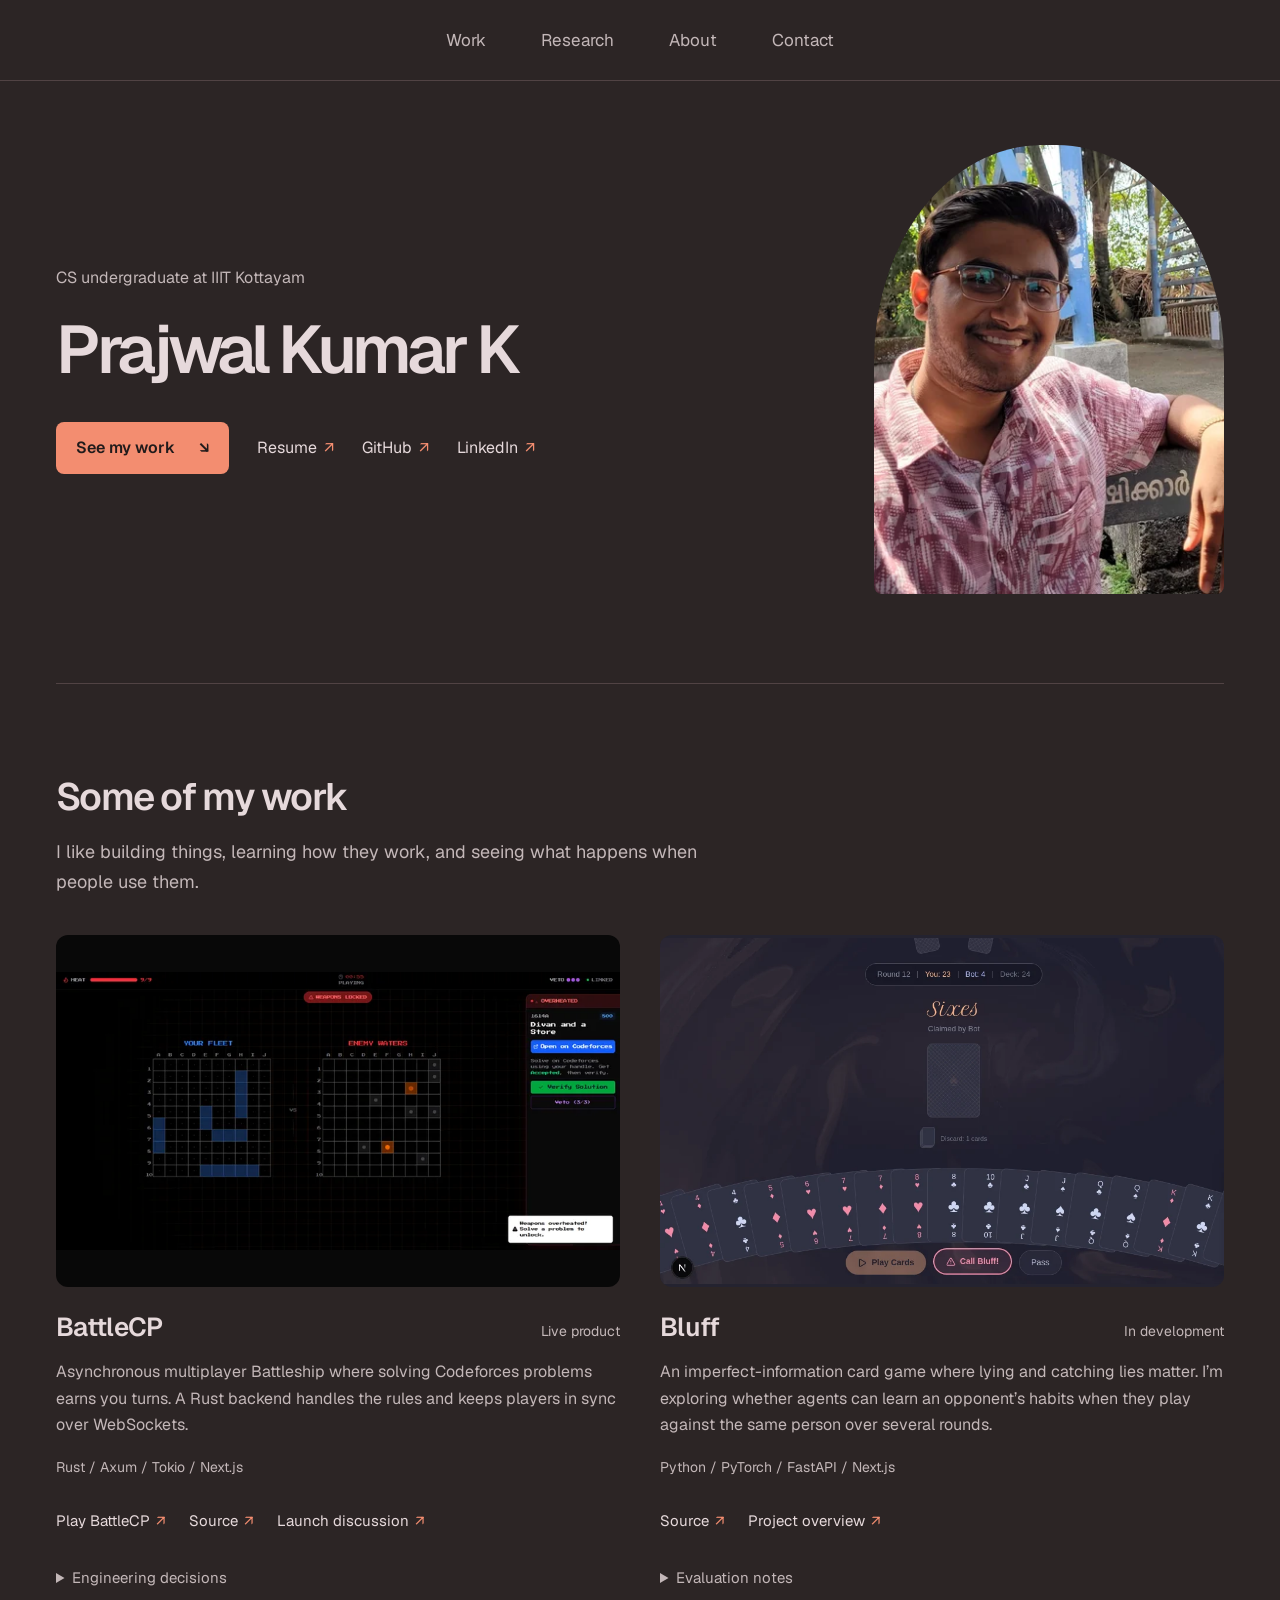
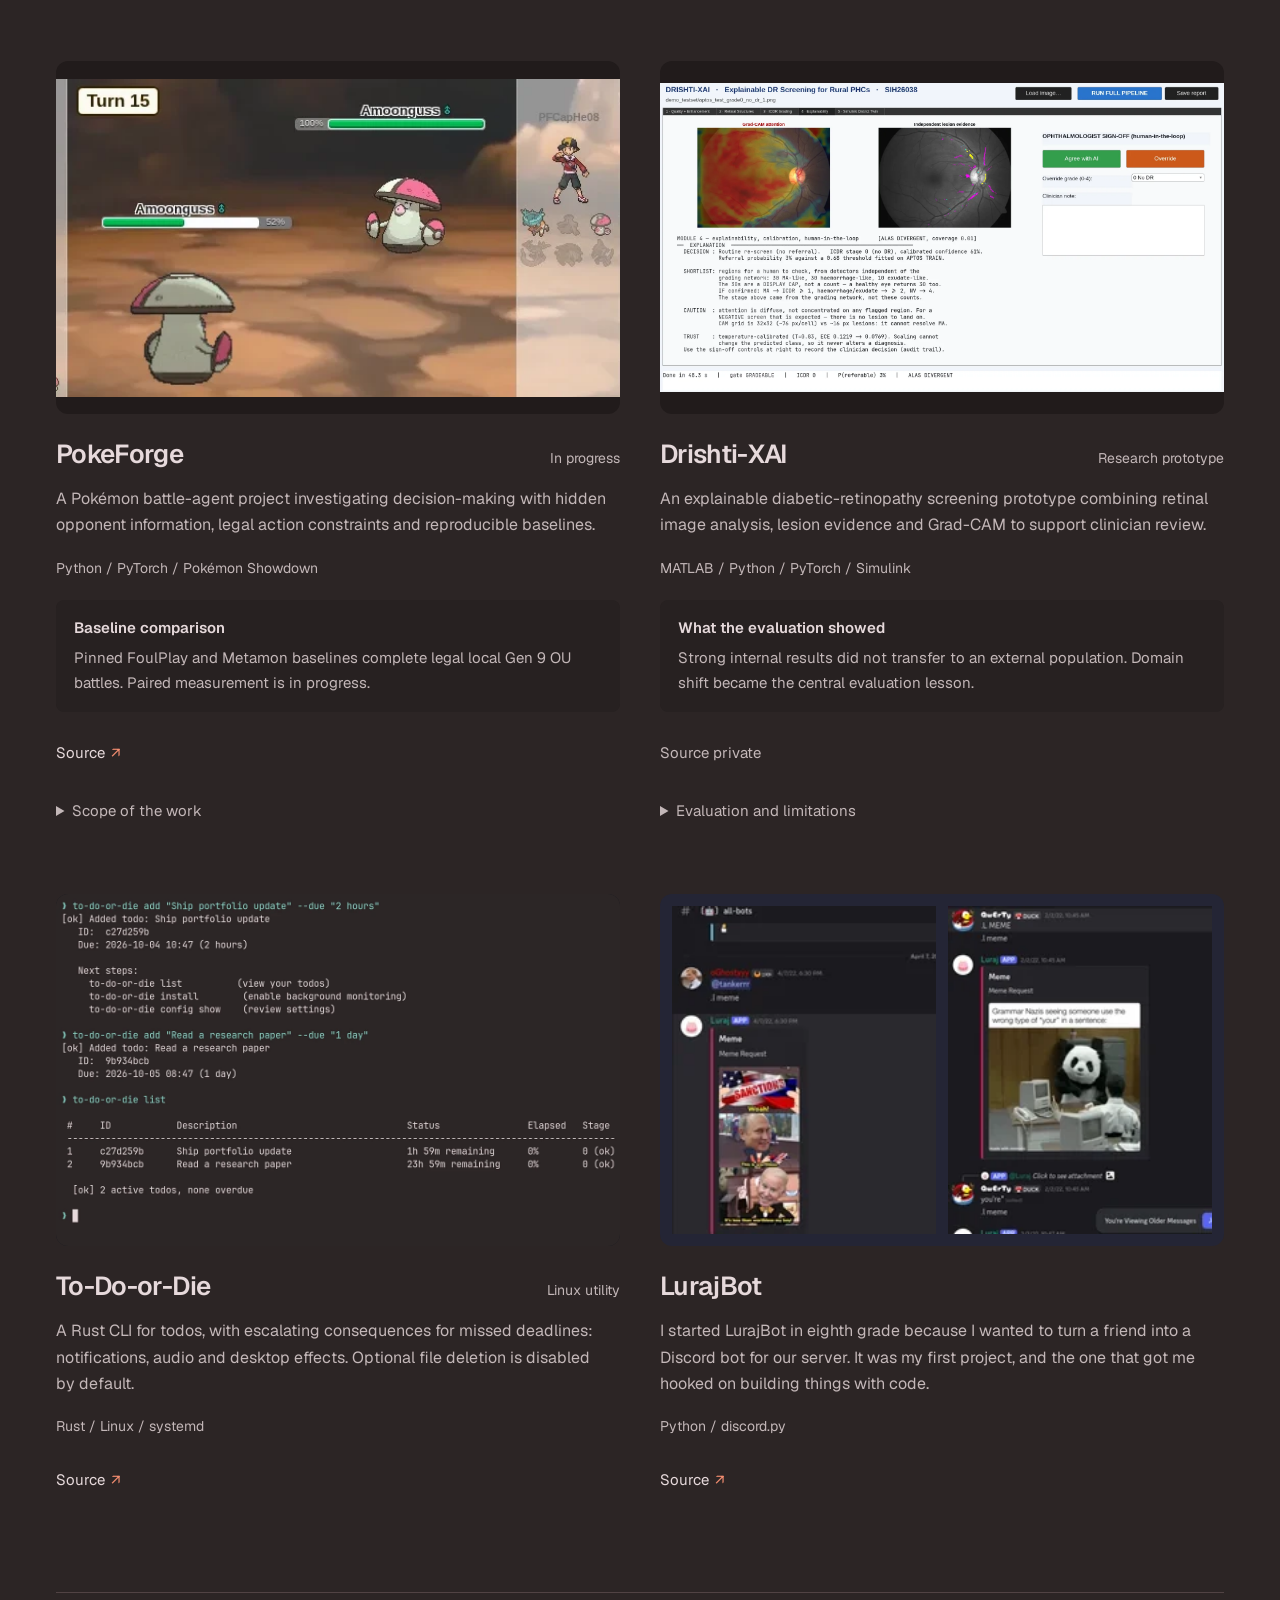
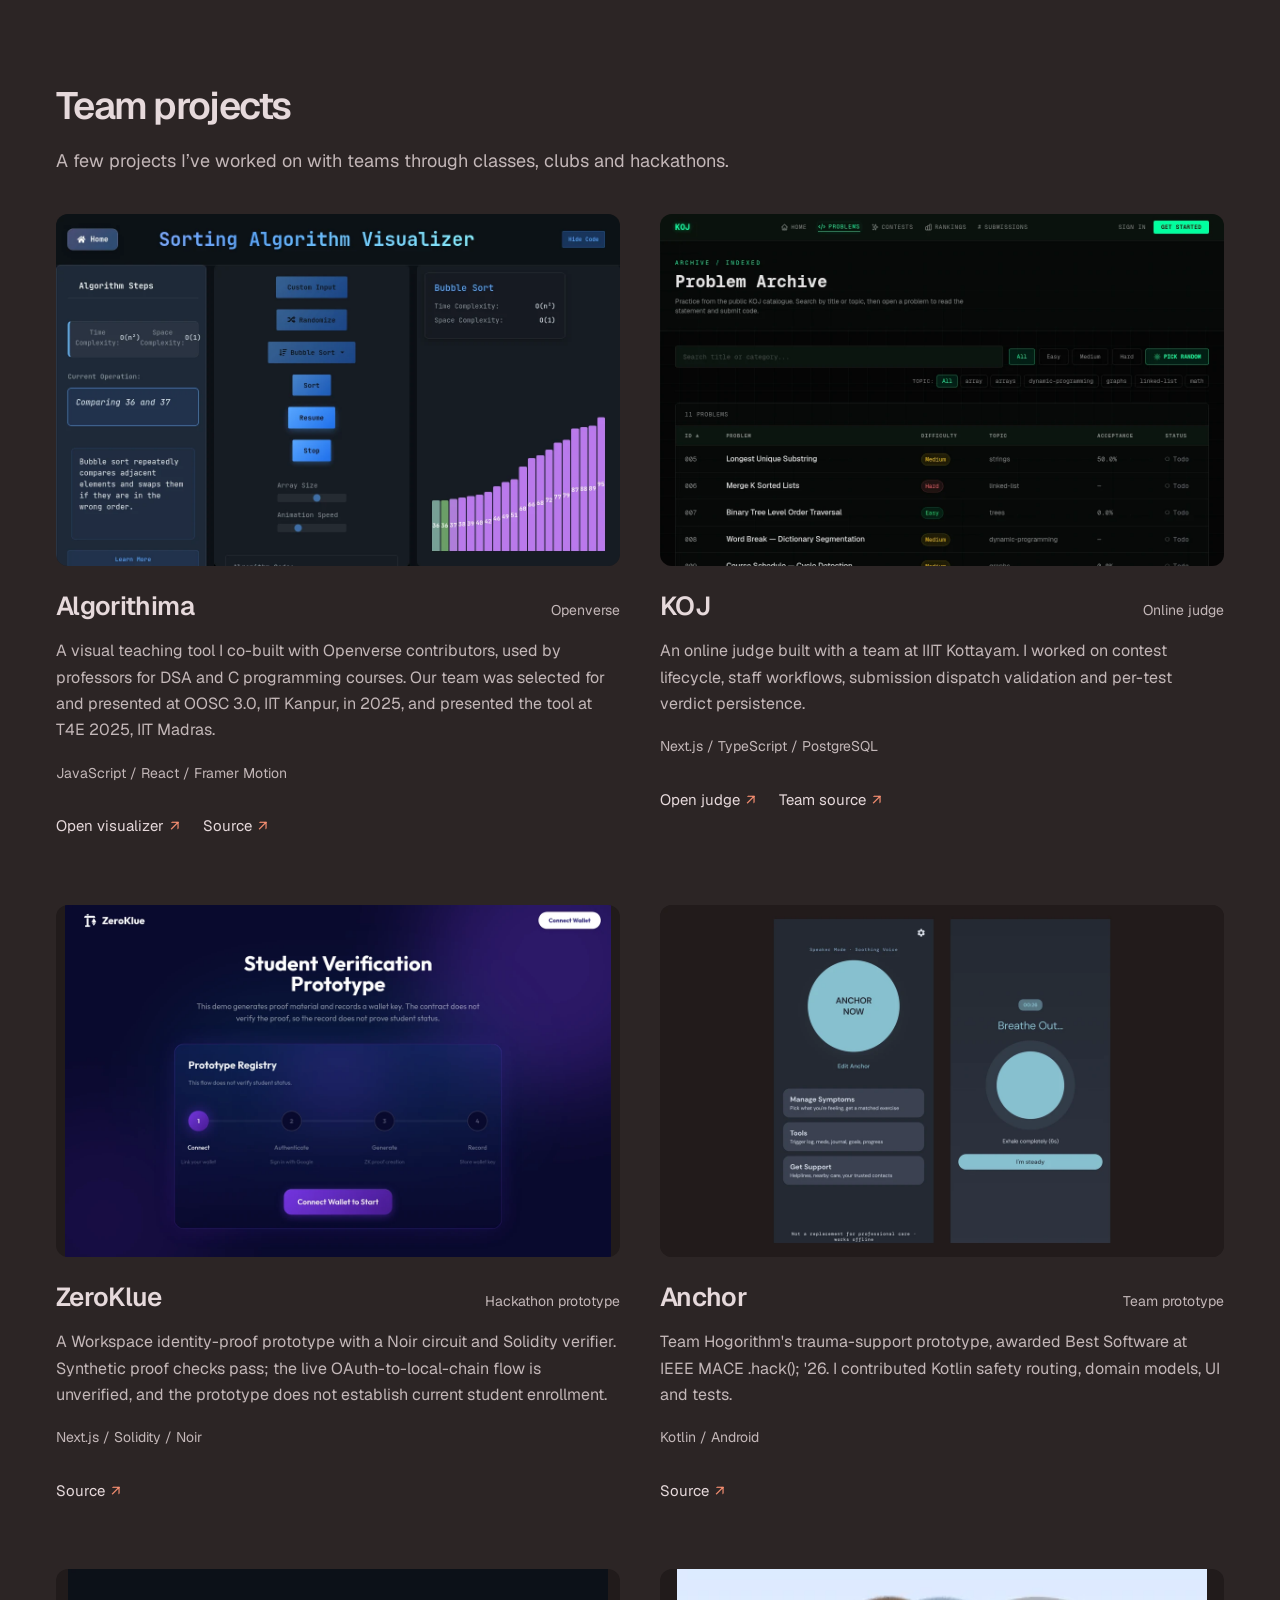
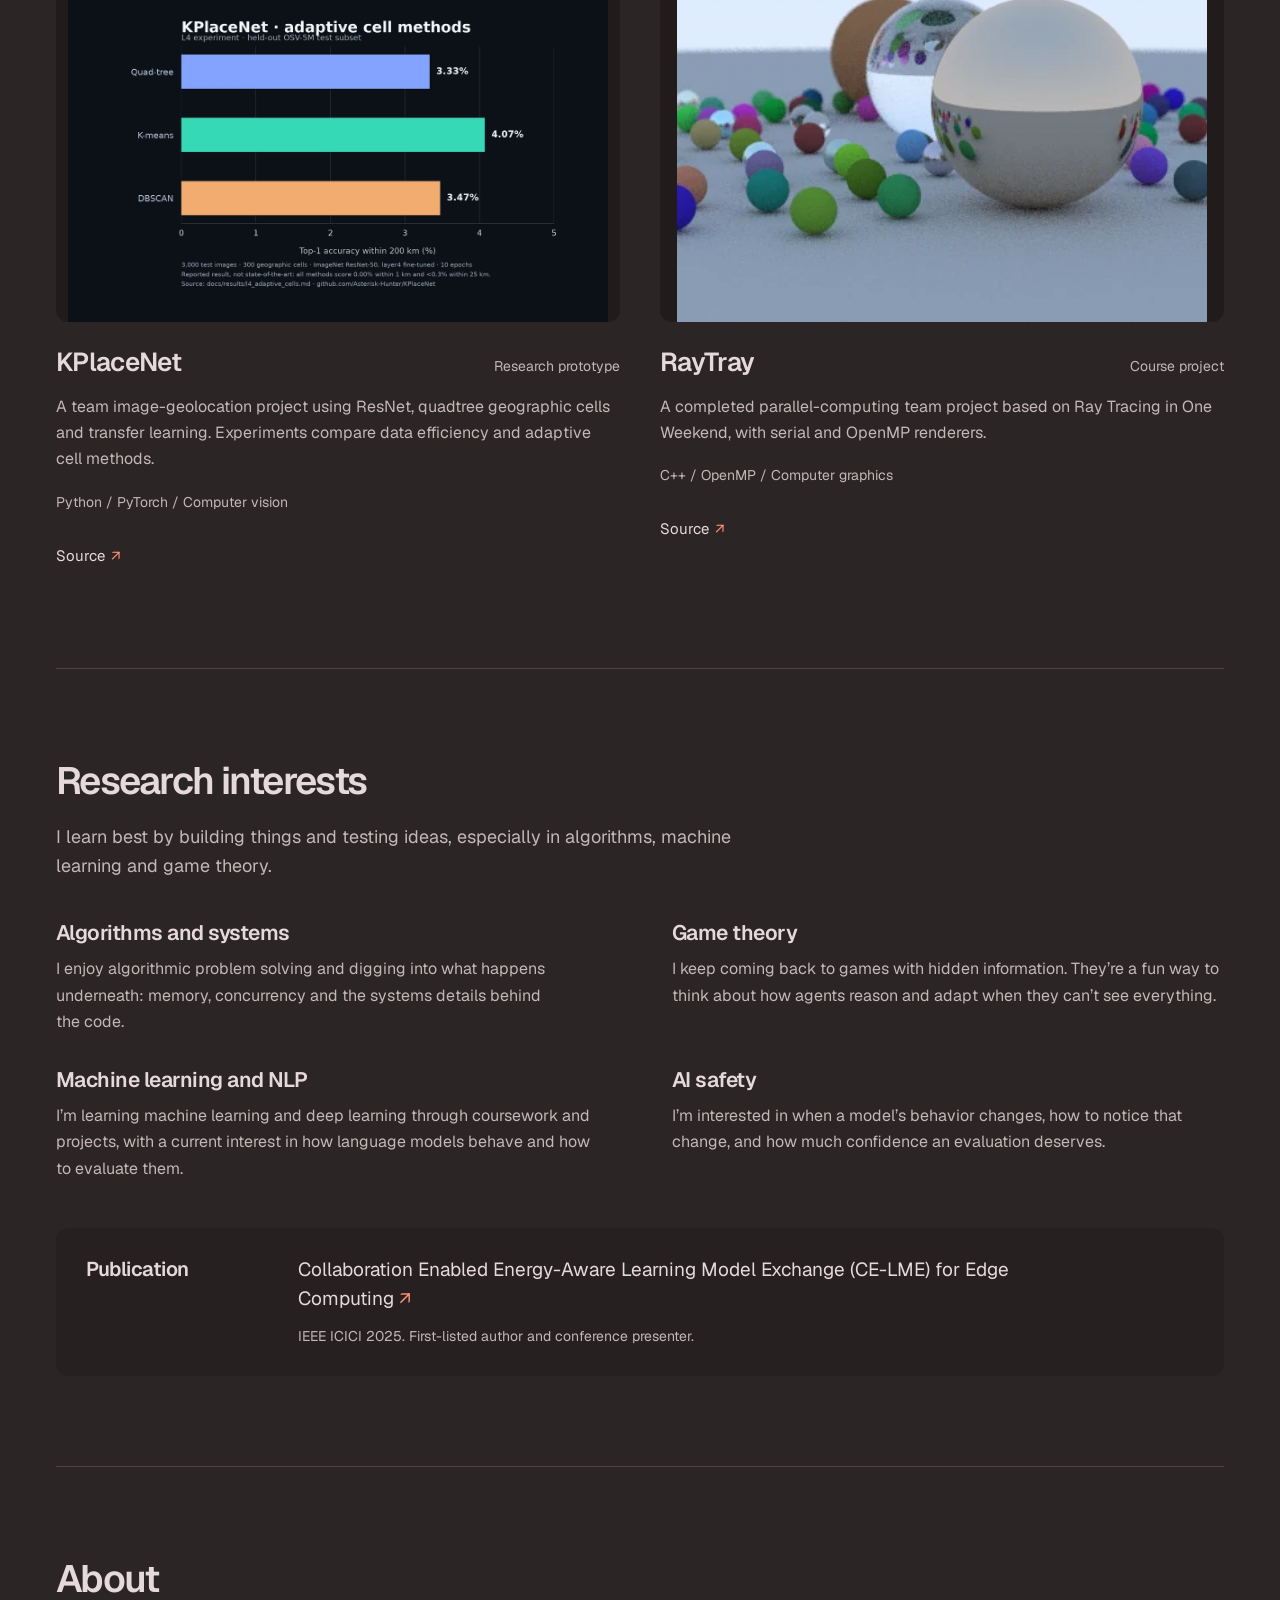
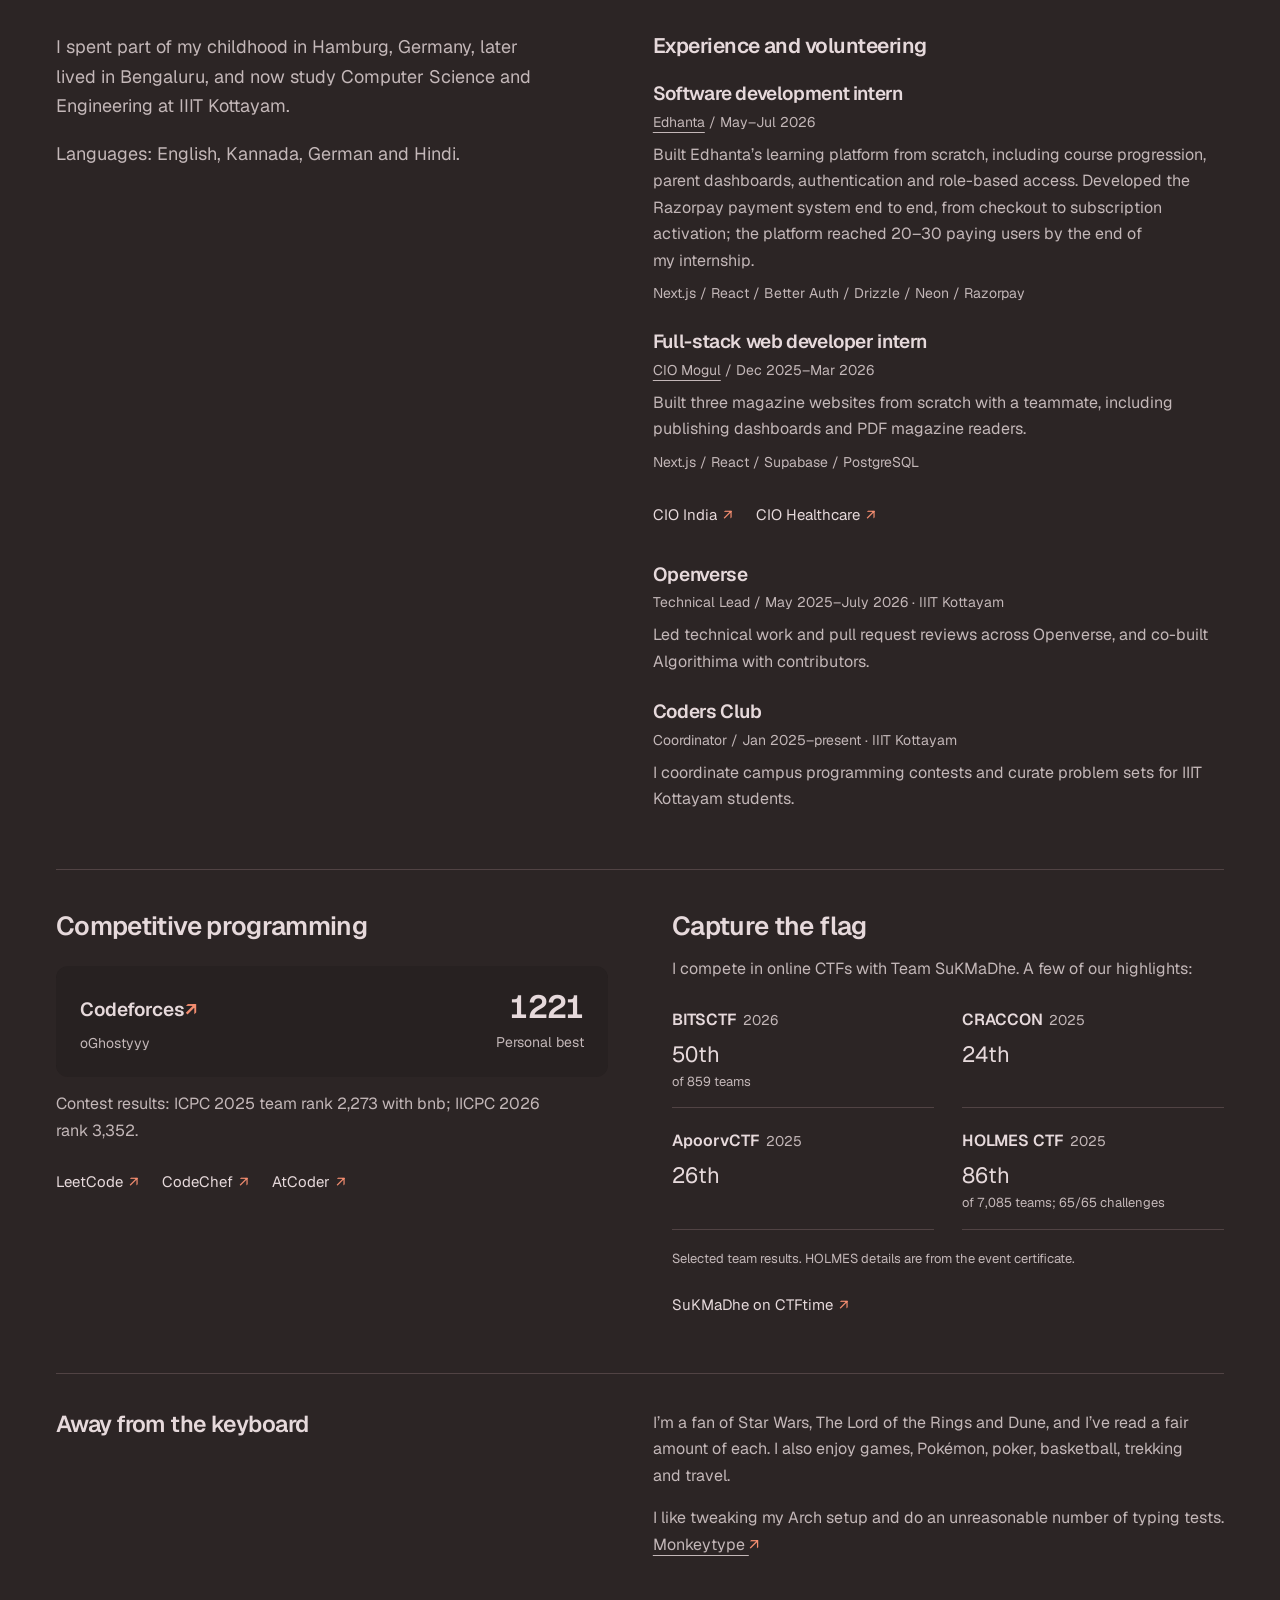
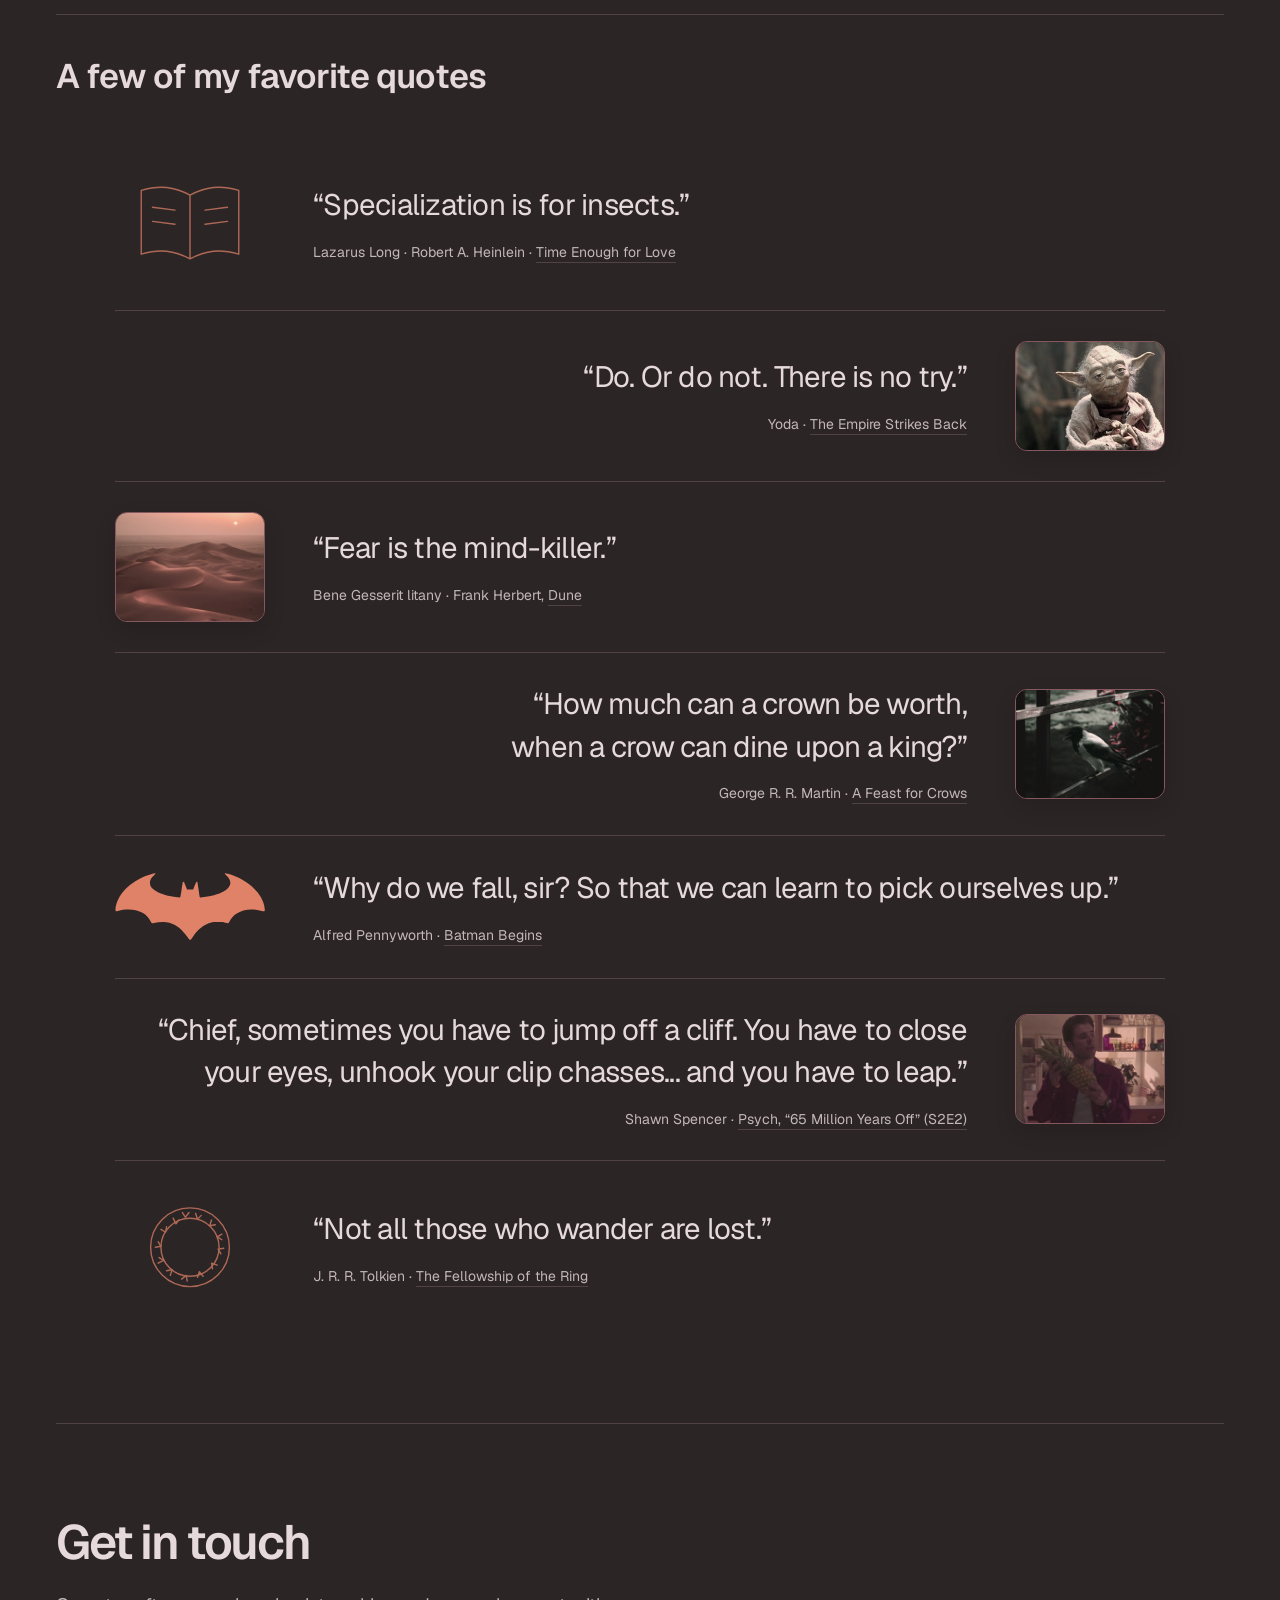
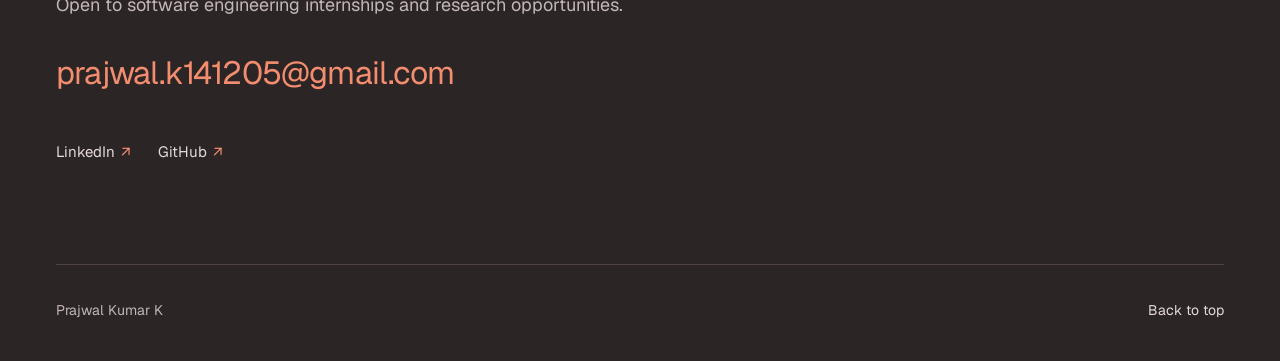
==== commit 4bc8fee0: "Serve responsive portfolio image variants" ====
--- a/index.html
+++ b/index.html
@@ -48,7 +48,7 @@
             <a href="https://www.linkedin.com/in/prajwal-kumar-k-632411307/" target="_blank" rel="noopener noreferrer">LinkedIn <span class="external" aria-hidden="true">↗</span></a>
           </div>
         </div>
-        <img class="hero-portrait" src="assets/prajwal-portrait.webp" alt="Prajwal Kumar K" width="900" height="1150" fetchpriority="high" />
+        <img class="hero-portrait" src="assets/prajwal-portrait.webp" srcset="assets/prajwal-portrait-360w.webp 360w, assets/prajwal-portrait-480w.webp 480w, assets/prajwal-portrait-600w.webp 600w, assets/prajwal-portrait-900w.webp 900w" sizes="(max-width: 359px) 180px, (max-width: 460px) 50vw, (max-width: 767px) 230px, (max-width: 1023px) 29vw, 350px" alt="Prajwal Kumar K" width="900" height="1150" loading="eager" fetchpriority="high" decoding="async" />
       </section>
 
       <!-- Featured work: edit each project's image, copy, status and links here. -->
@@ -58,7 +58,7 @@
         <div class="project-grid">
           <article class="project">
             <a class="project-image battlecp-project-image" href="https://battle-cp.tech/" aria-label="Play BattleCP" target="_blank" rel="noopener noreferrer">
-              <img src="assets/battlecp-game.webp" alt="A BattleCP match with ships, a Codeforces problem panel and the game board" width="768" height="378" loading="lazy" />
+              <img src="assets/battlecp-game.webp" alt="A BattleCP match with ships, a Codeforces problem panel and the game board" width="768" height="378" loading="eager" decoding="async" />
             </a>
             <div class="project-heading">
               <h3>BattleCP</h3>
@@ -203,8 +203,8 @@
           </article>
           <article class="project">
             <a class="project-image discord-project-image" href="https://github.com/Prajwal-k-tech/LurajBot" aria-label="Explore LurajBot source" target="_blank" rel="noopener noreferrer">
-              <span class="discord-capture"><img src="assets/lurajbot-april-2022.png" alt="April 2022 Discord capture of LurajBot replying to a meme command" width="1054" height="677" loading="lazy" /></span>
-              <span class="discord-capture"><img src="assets/lurajbot-february-2022.png" alt="February 2022 Discord capture of LurajBot returning a meme in the server" width="1057" height="724" loading="lazy" /></span>
+              <span class="discord-capture"><img src="assets/lurajbot-april-2022.png" srcset="assets/lurajbot-april-2022-360w.webp 360w, assets/lurajbot-april-2022-640w.webp 640w" sizes="(max-width: 767px) 40vw, (max-width: 1023px) 28vw, 290px" alt="April 2022 Discord capture of LurajBot replying to a meme command" width="1054" height="677" loading="lazy" decoding="async" /></span>
+              <span class="discord-capture"><img src="assets/lurajbot-february-2022.png" srcset="assets/lurajbot-february-2022-360w.webp 360w, assets/lurajbot-february-2022-640w.webp 640w" sizes="(max-width: 767px) 40vw, (max-width: 1023px) 28vw, 290px" alt="February 2022 Discord capture of LurajBot returning a meme in the server" width="1057" height="724" loading="lazy" decoding="async" /></span>
             </a>
             <div class="project-heading">
               <h3>LurajBot</h3>
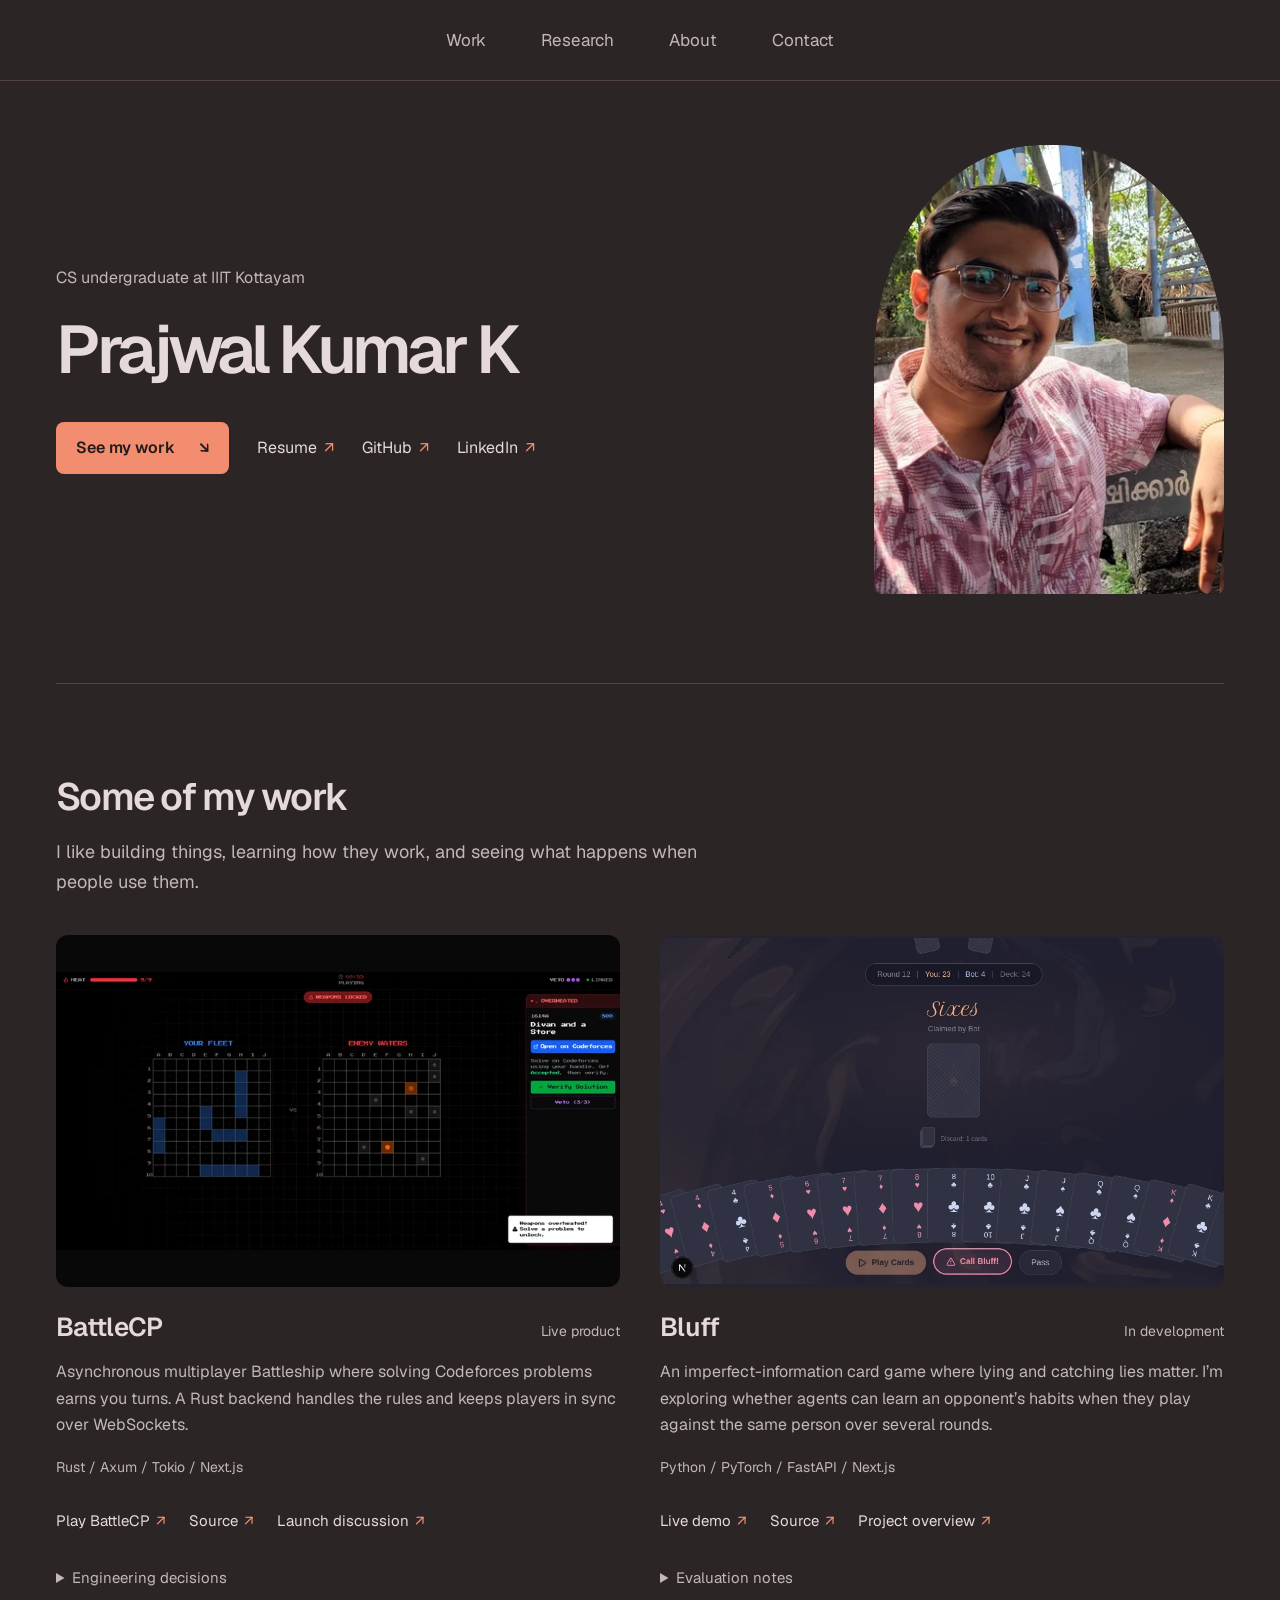
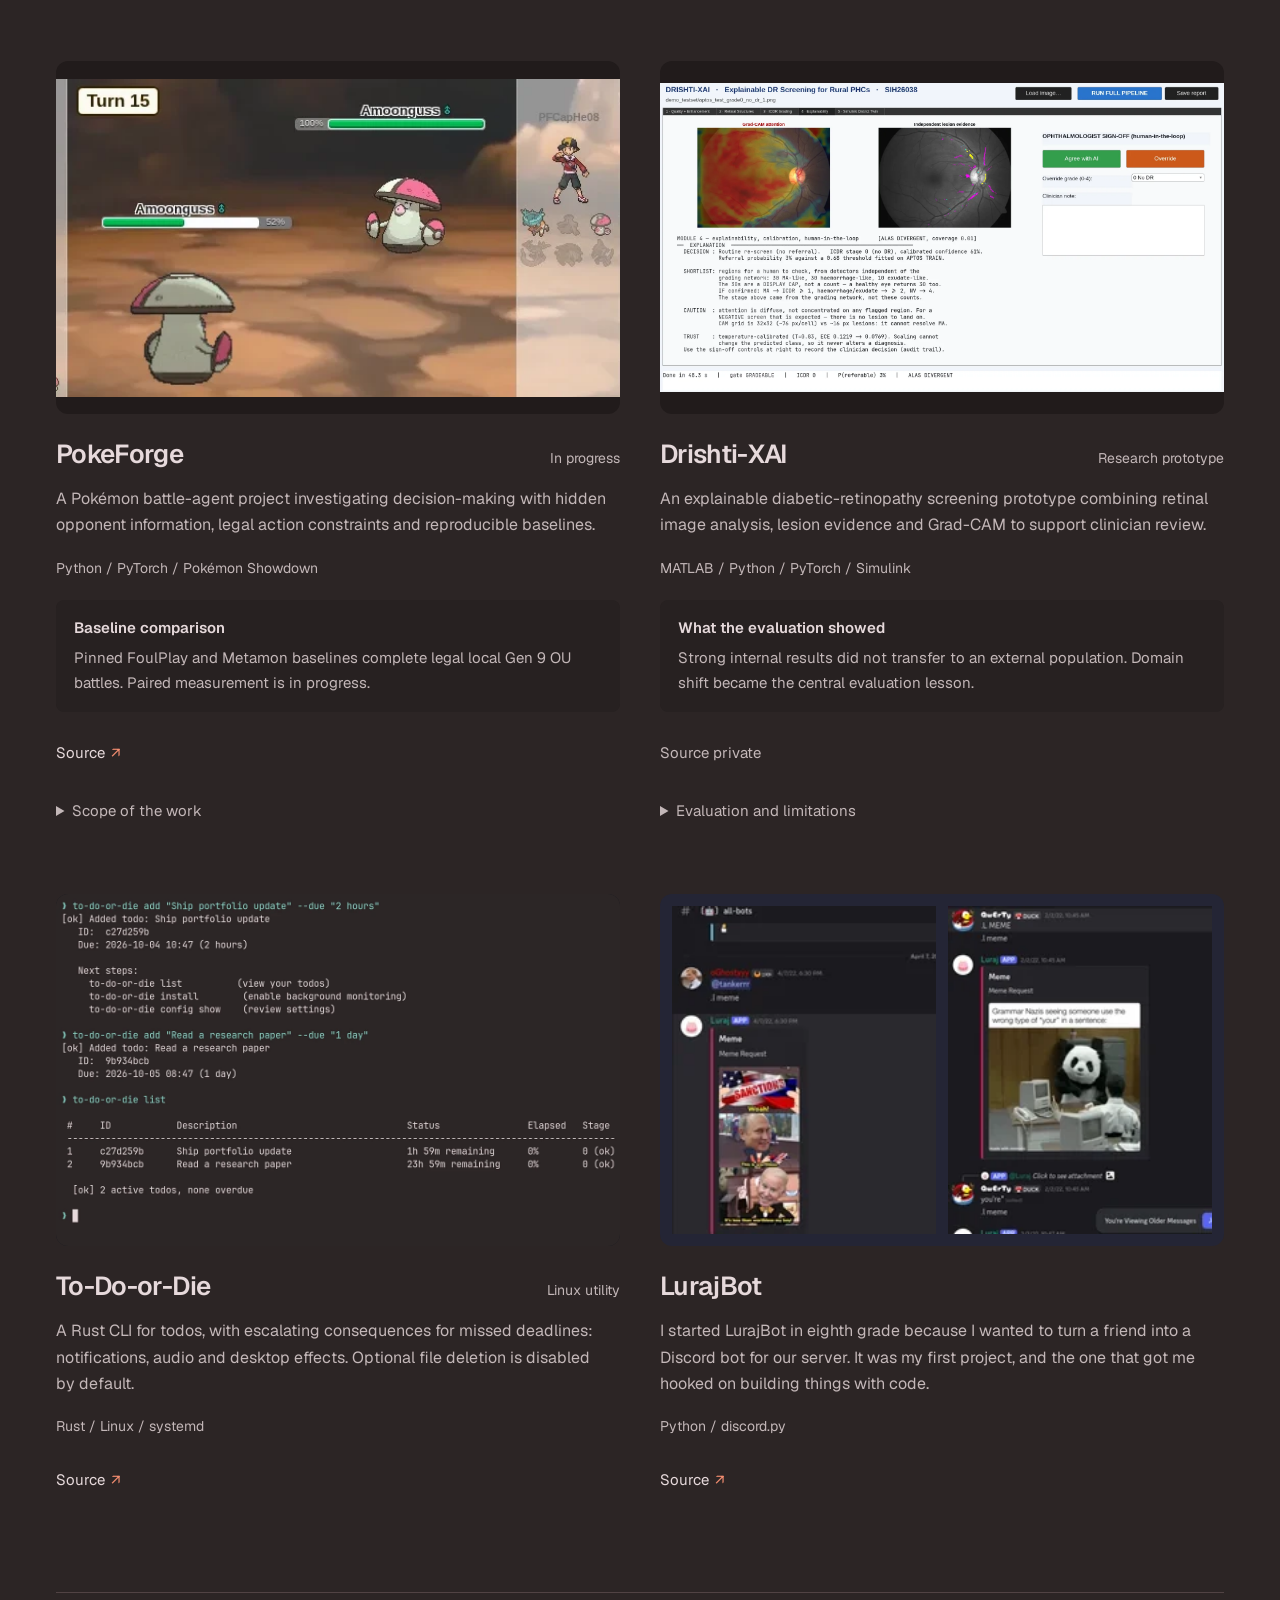
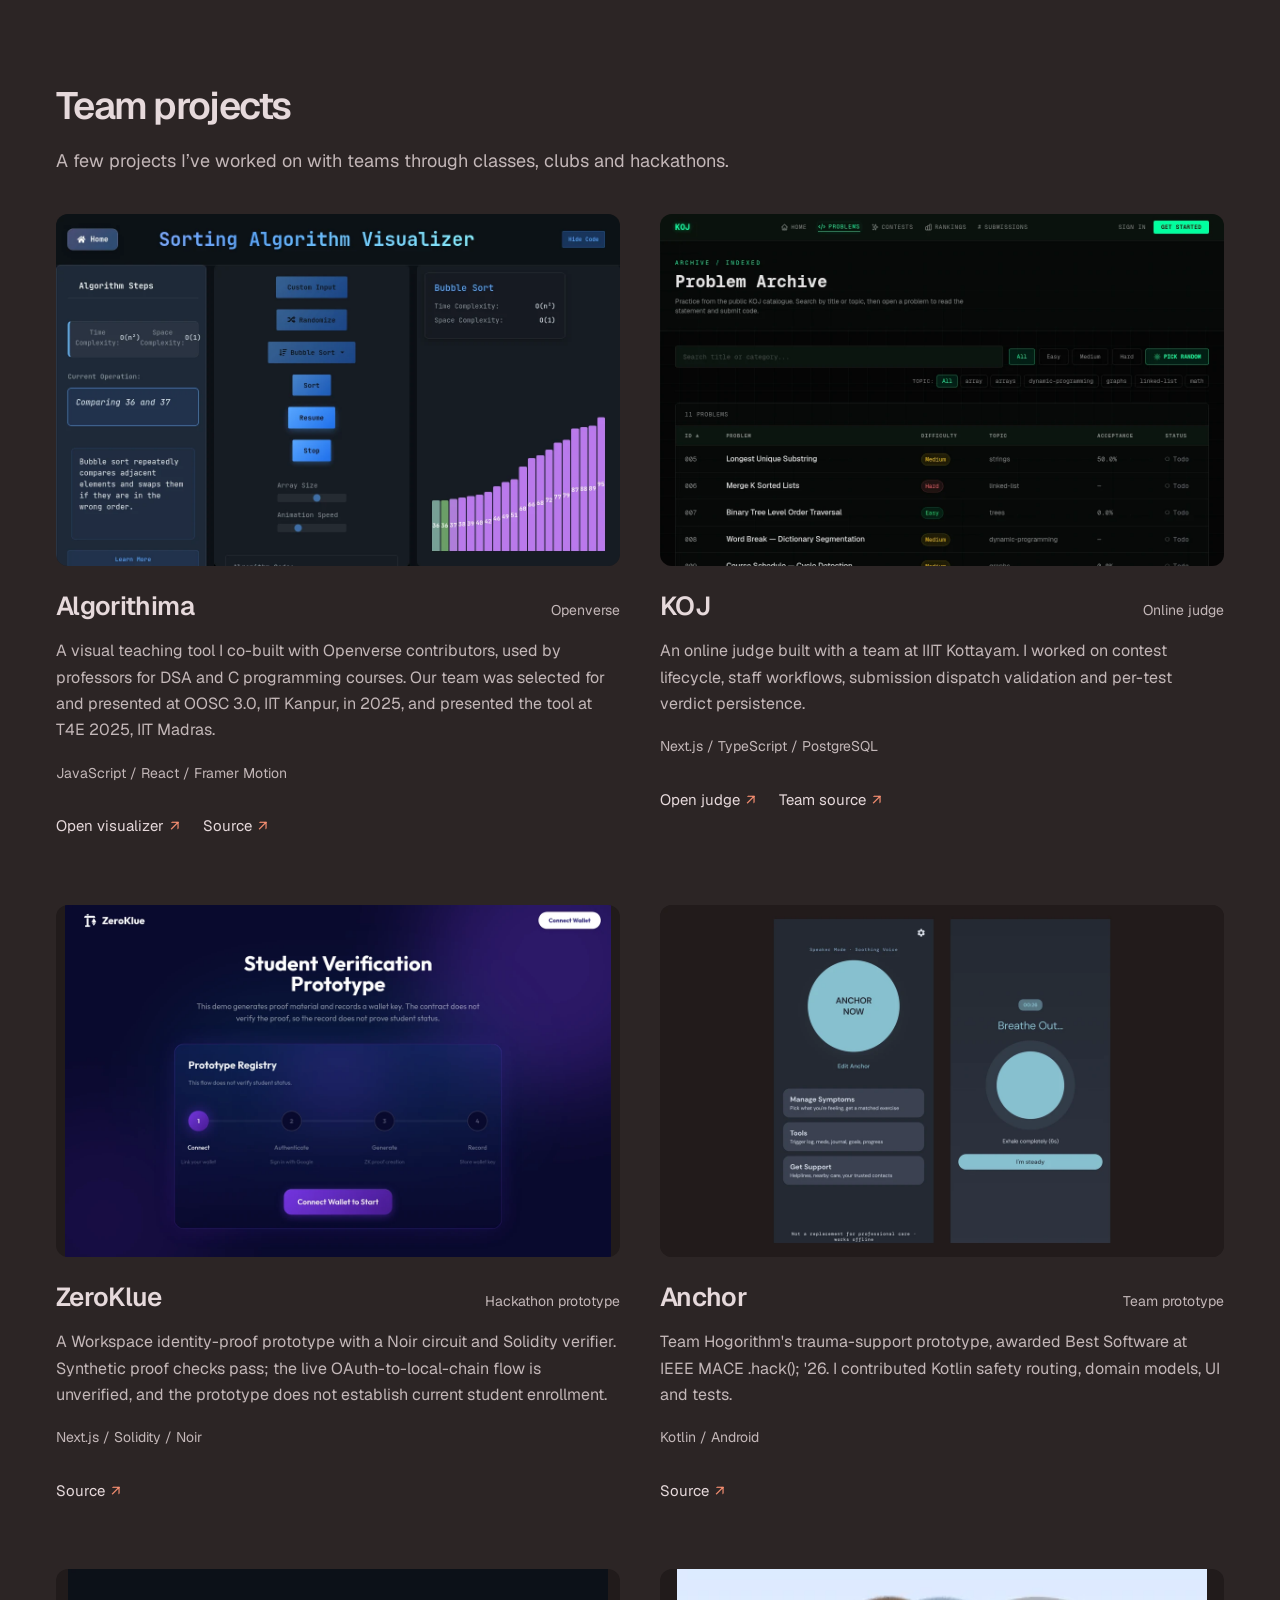
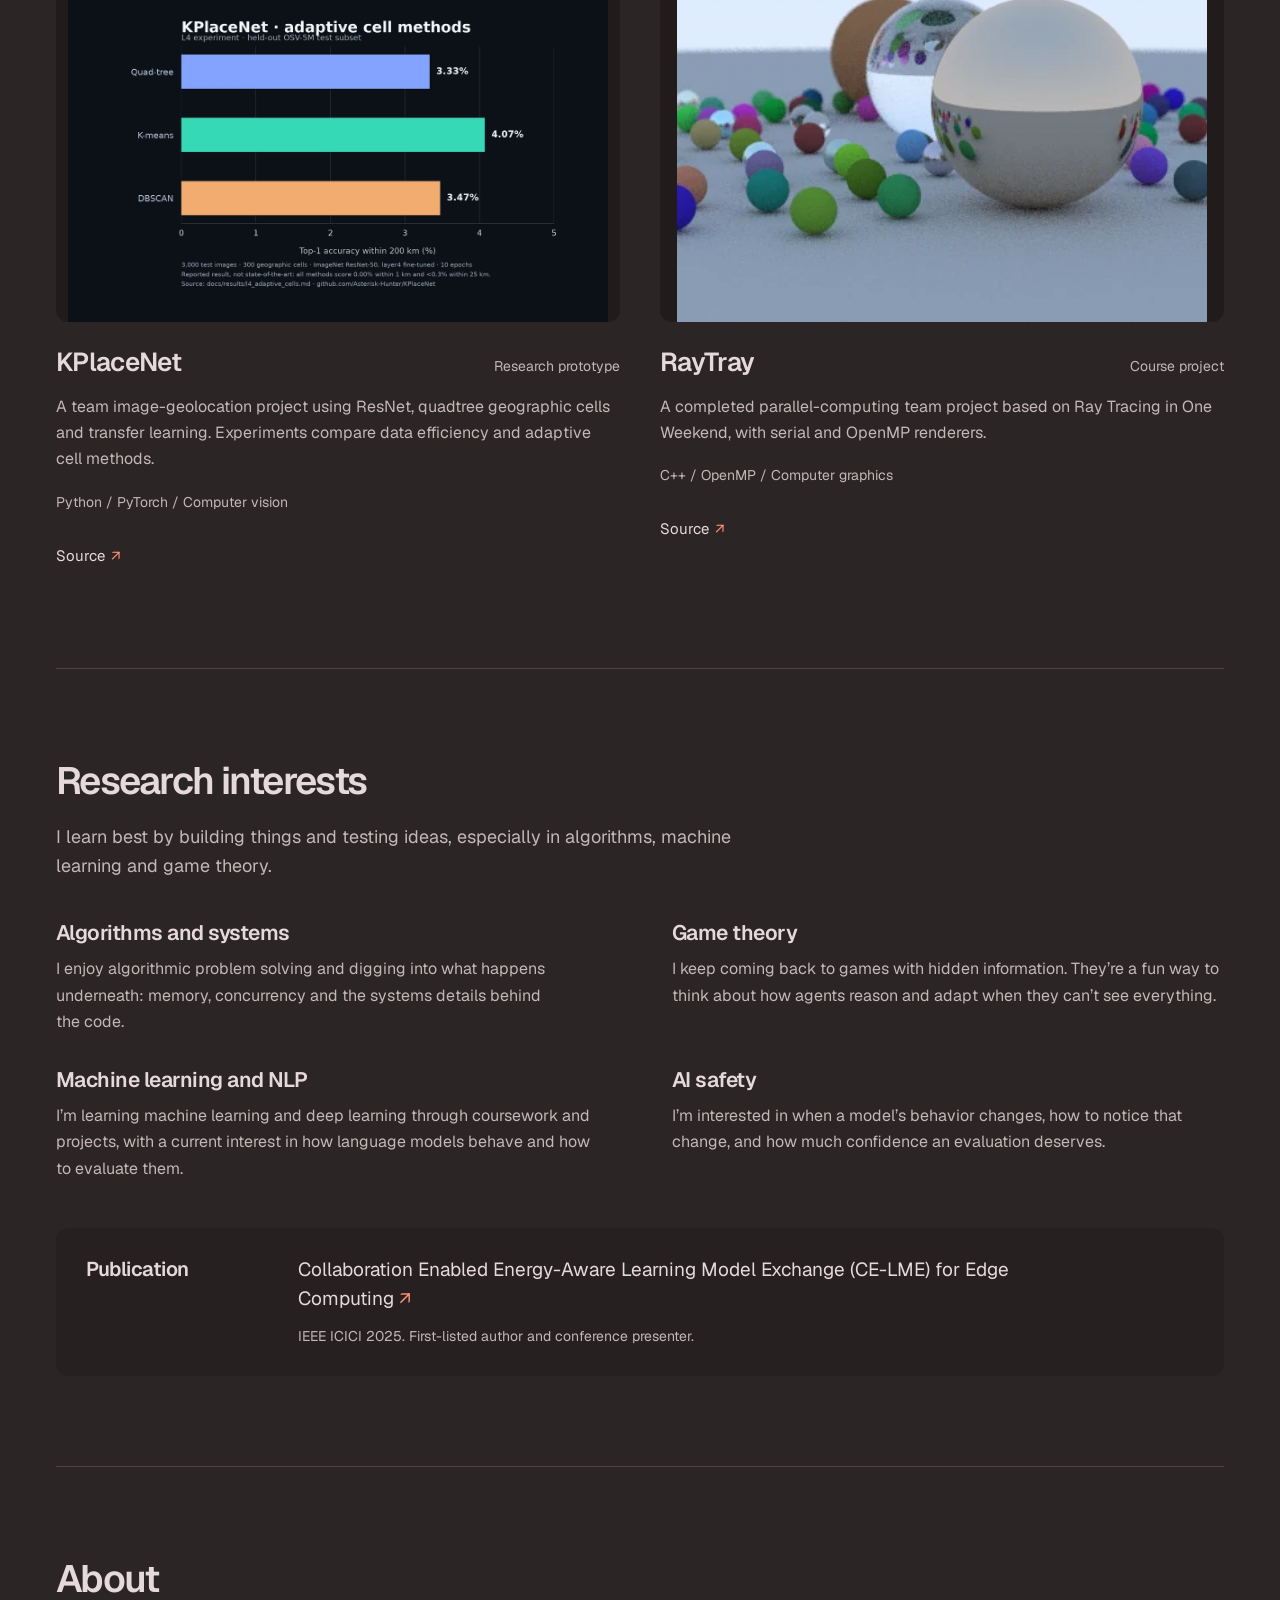
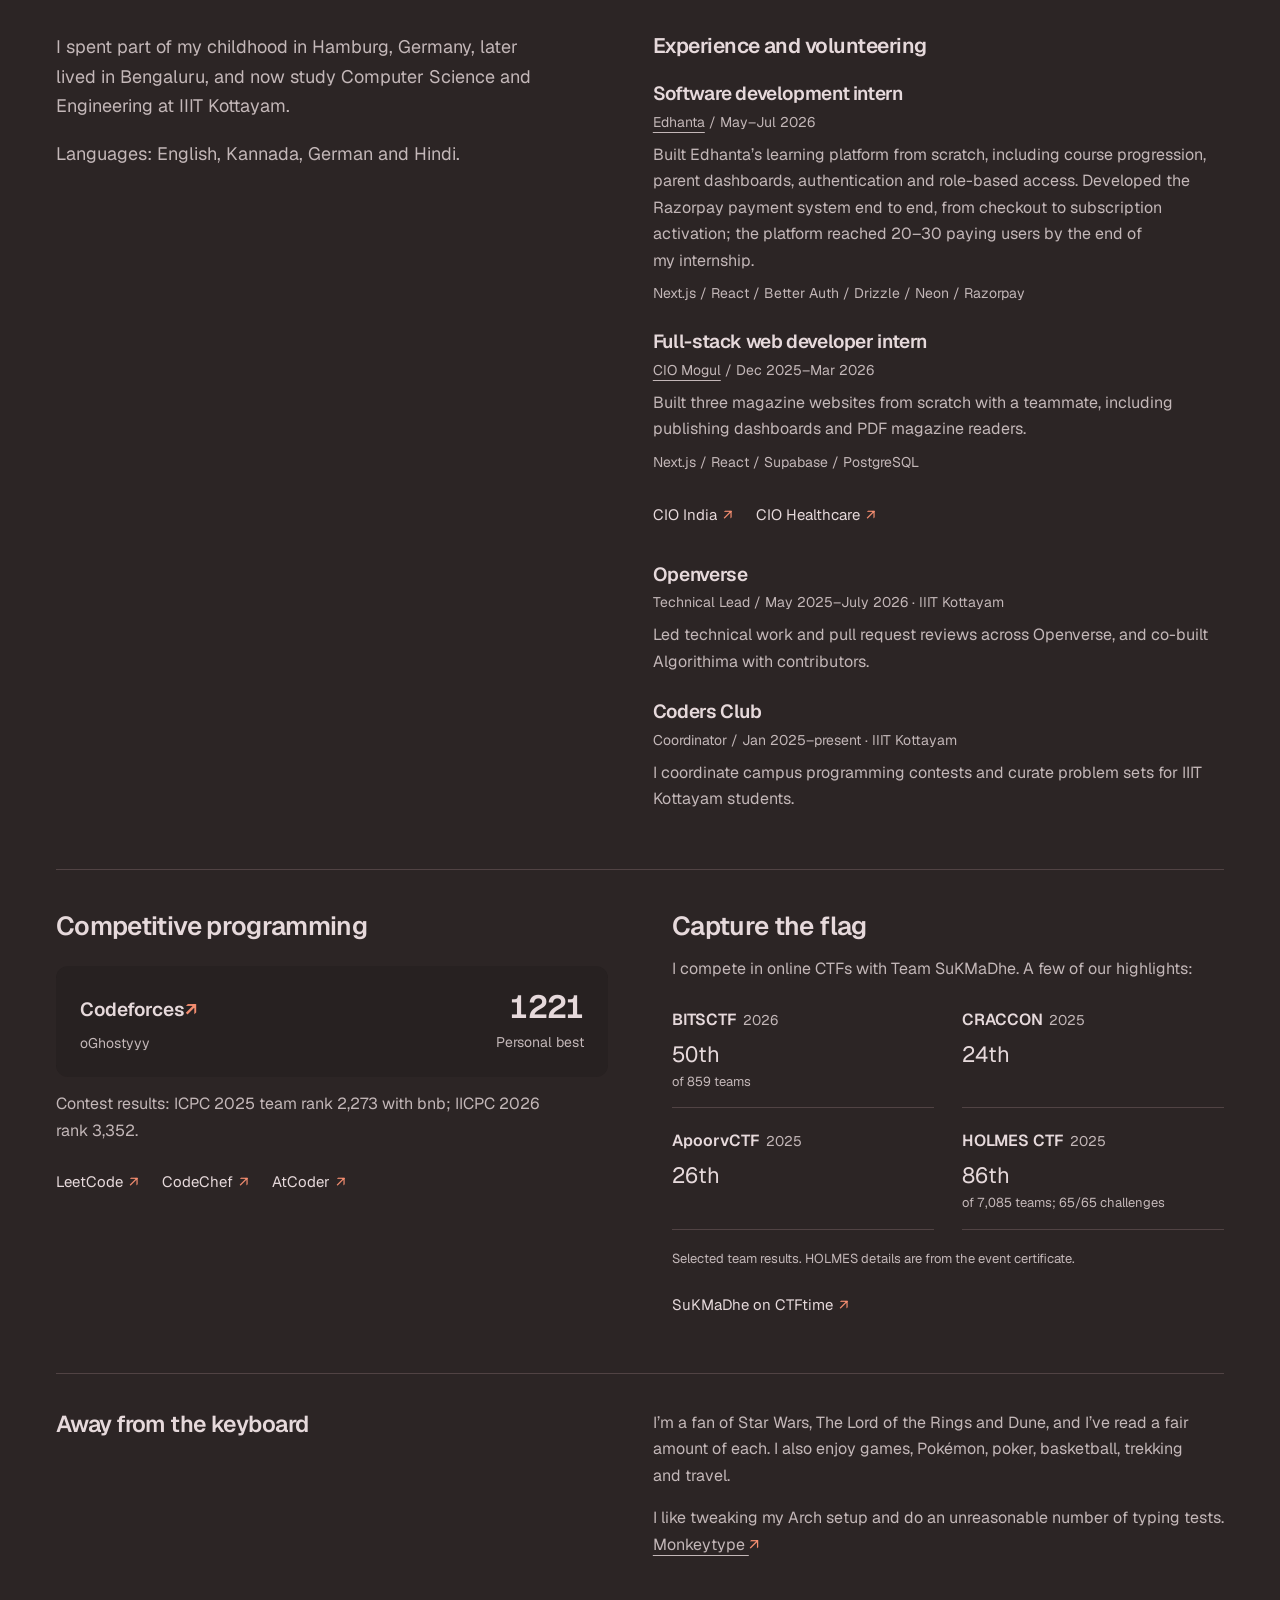
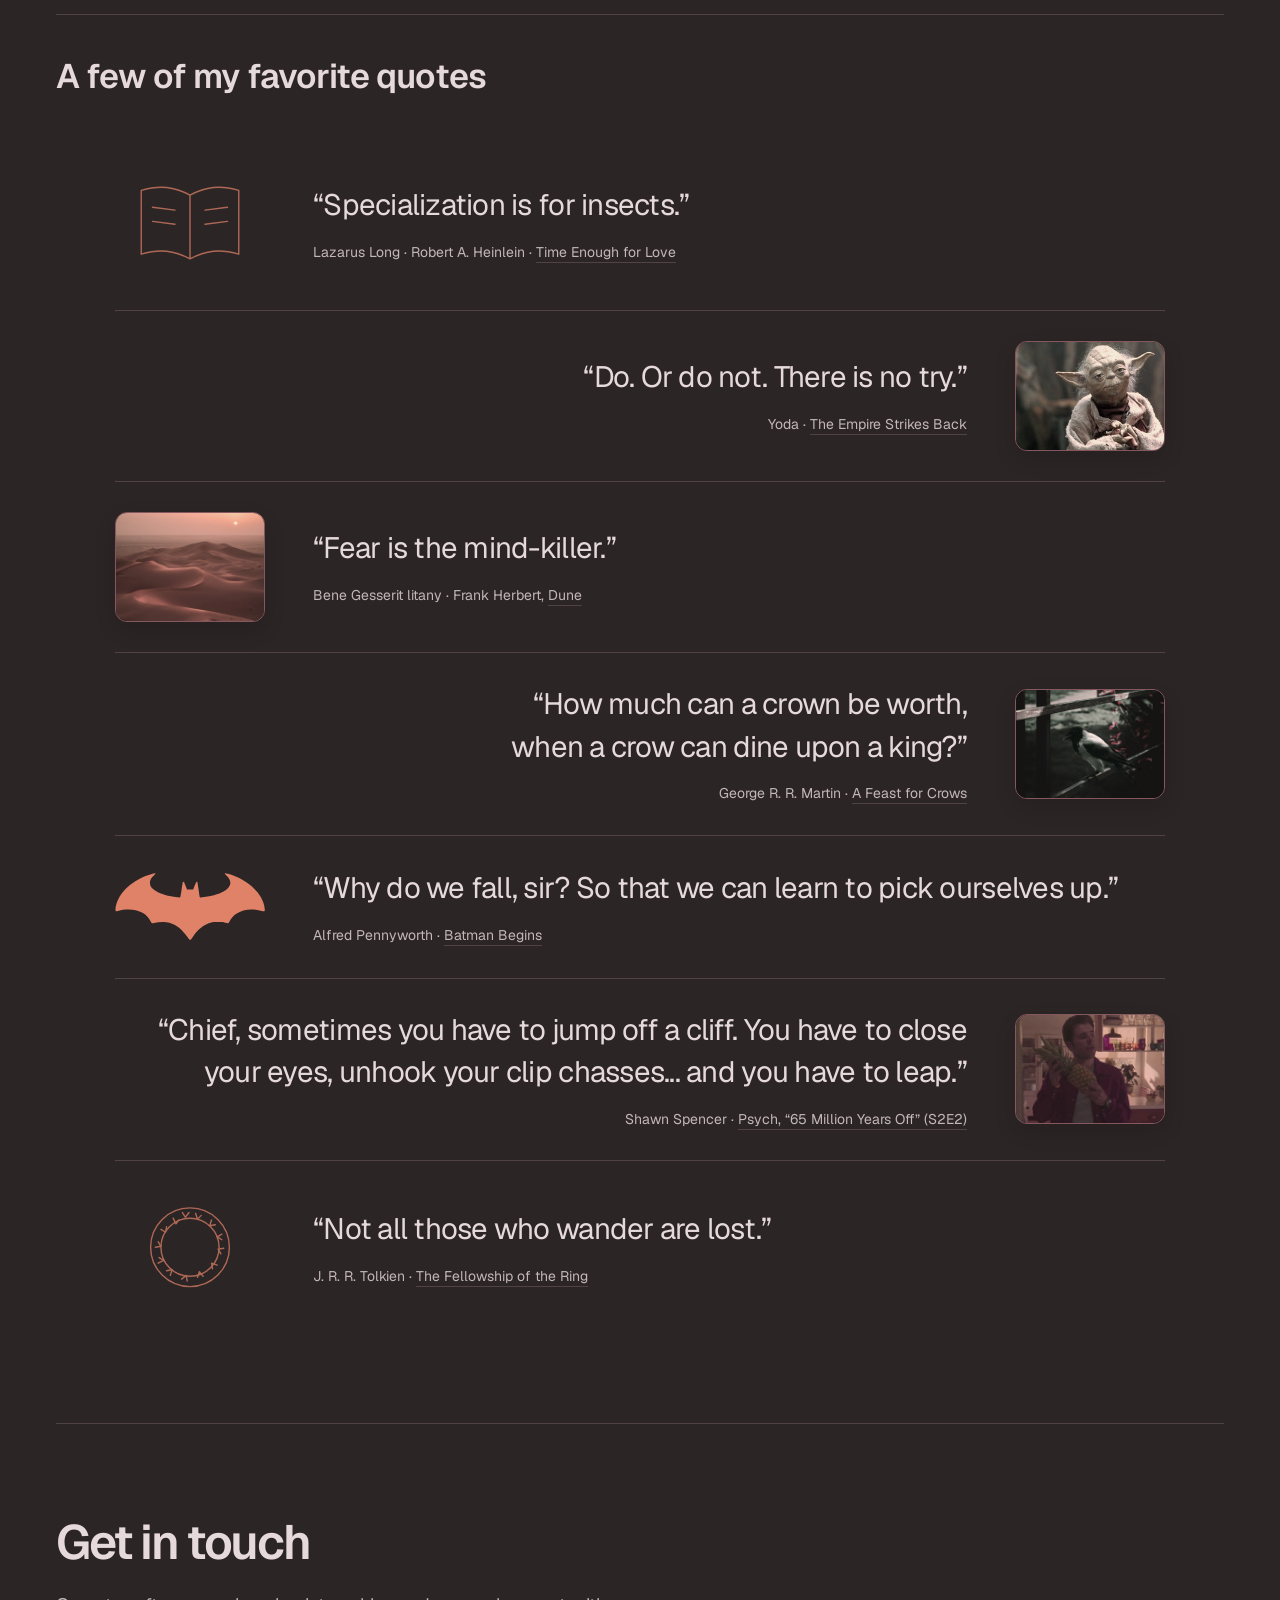
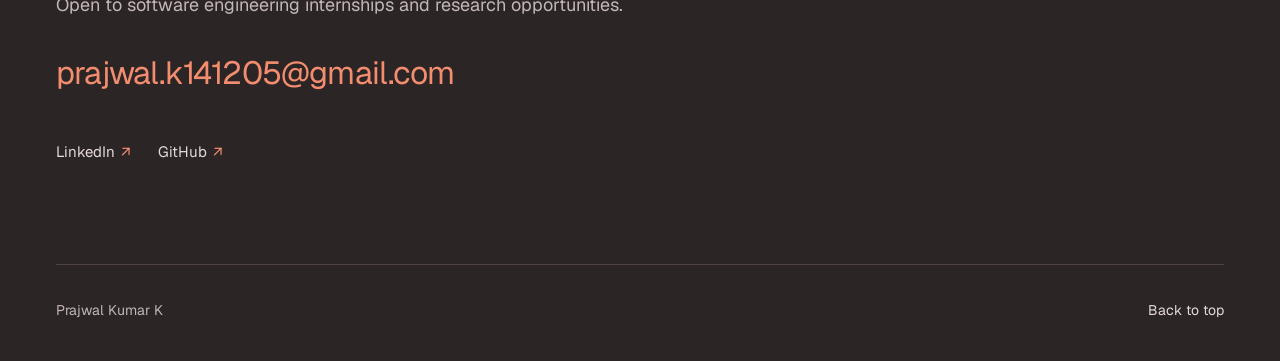
==== commit ea79a71e: "Add live Bluff demo and refresh resume links" ====
--- a/index.html
+++ b/index.html
@@ -43,7 +43,7 @@
           <h1 id="intro">Prajwal Kumar K</h1>
           <div class="hero-links">
             <a class="button" href="#work">See my work <span aria-hidden="true">↘</span></a>
-            <a href="assets/resumes/prajwal-kumar-k-sde-d512435f389c.pdf" target="_blank" rel="noopener noreferrer">Resume <span class="external" aria-hidden="true">↗</span></a>
+            <a href="assets/resumes/prajwal-kumar-k-sde-ee8c06945b8c.pdf" target="_blank" rel="noopener noreferrer">Resume <span class="external" aria-hidden="true">↗</span></a>
             <a href="https://github.com/Prajwal-k-tech" target="_blank" rel="noopener noreferrer">GitHub <span class="external" aria-hidden="true">↗</span></a>
             <a href="https://www.linkedin.com/in/prajwal-kumar-k-632411307/" target="_blank" rel="noopener noreferrer">LinkedIn <span class="external" aria-hidden="true">↗</span></a>
           </div>
@@ -101,6 +101,7 @@
             </p>
             <p class="stack">Python / PyTorch / FastAPI / Next.js</p>
             <div class="artifact-links">
+              <a href="https://bluff-study.vercel.app/" target="_blank" rel="noopener noreferrer">Live demo <span class="external" aria-hidden="true">↗</span></a>
               <a href="https://github.com/Prajwal-k-tech/bluff" target="_blank" rel="noopener noreferrer">Source <span class="external" aria-hidden="true">↗</span></a>
               <a href="https://github.com/Prajwal-k-tech/bluff#readme" target="_blank" rel="noopener noreferrer">Project overview <span class="external" aria-hidden="true">↗</span></a>
             </div>
